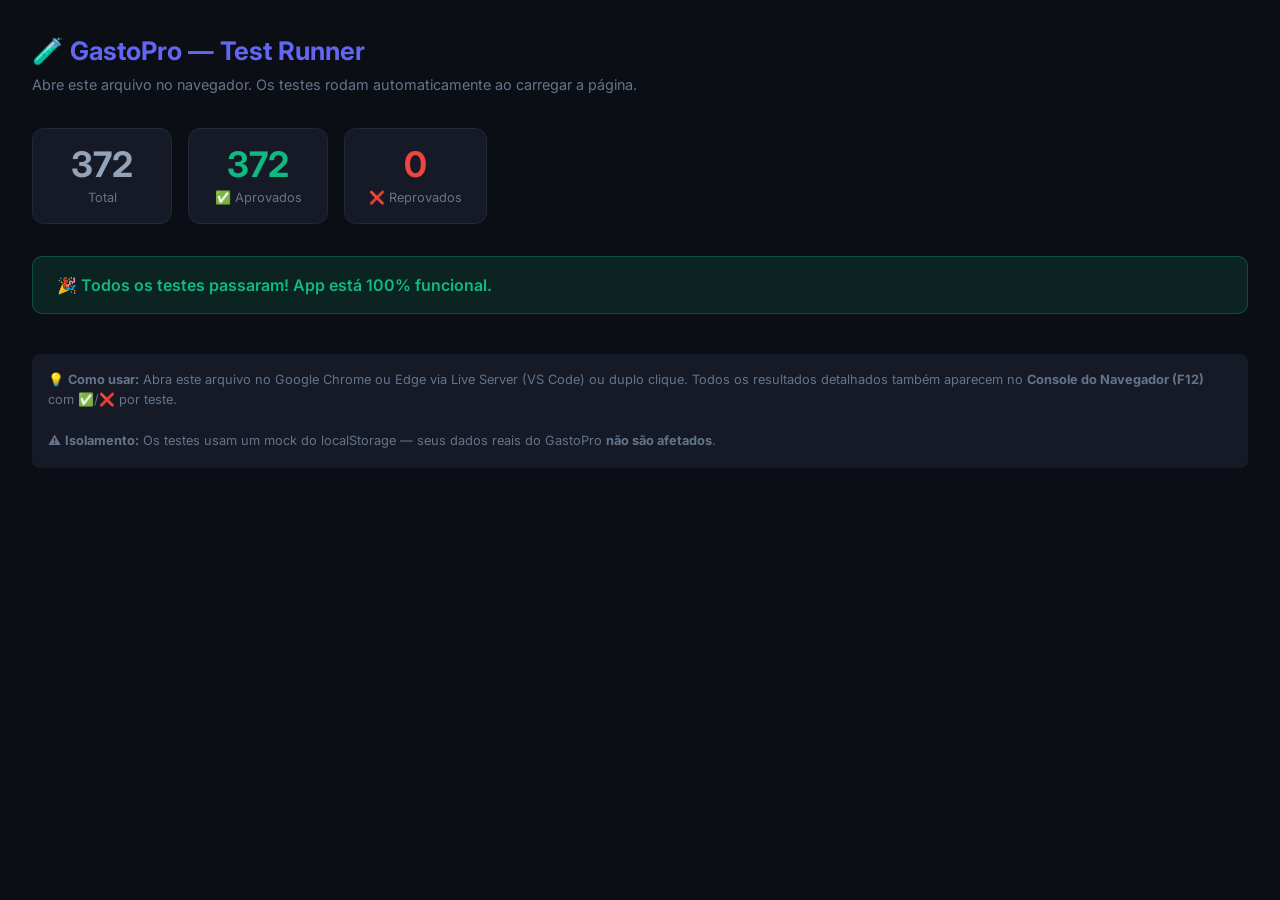
==== tests/test-runner.html @ 8bf237ed "Home no celular: saldo em destaque com aviso, grade de 4 blocos, cabeçalho sem sobreposição, barra i" ====
<!DOCTYPE html>
<html lang="pt-BR">
<head>
  <meta charset="UTF-8" />
  <meta name="viewport" content="width=device-width, initial-scale=1.0" />
  <title>GastoPro — Test Runner</title>
  <link rel="stylesheet" href="../css/style.css" />
  <link rel="preconnect" href="https://fonts.googleapis.com" />
  <link href="https://fonts.googleapis.com/css2?family=Inter:wght@400;600;700&display=swap" rel="stylesheet" />
  <style>
    /* -------------------------------------------------------
       Test Runner: página de execução da suite de testes.
       Abre este arquivo no navegador para rodar todos os testes.
       ------------------------------------------------------- */
    *, *::before, *::after { box-sizing: border-box; margin: 0; padding: 0; }

    body {
      font-family: 'Inter', sans-serif;
      background: #0b0e14;
      color: #e2e8f0;
      padding: 2rem;
      min-height: 100vh;
    }

    h1 {
      font-size: 1.6rem;
      font-weight: 700;
      color: #6366f1;
      margin-bottom: 0.25rem;
    }

    .subtitle {
      color: #64748b;
      font-size: 0.9rem;
      margin-bottom: 2rem;
    }

    /* Painel de resumo dos resultados */
    .summary-panel {
      display: flex;
      gap: 1rem;
      margin-bottom: 2rem;
      flex-wrap: wrap;
    }

    .summary-card {
      background: #151a26;
      border: 1px solid #1e293b;
      border-radius: 12px;
      padding: 1rem 1.5rem;
      min-width: 140px;
      text-align: center;
    }

    .summary-card .num {
      font-size: 2.2rem;
      font-weight: 700;
      line-height: 1.1;
    }

    .summary-card .lbl {
      font-size: 0.8rem;
      color: #64748b;
      margin-top: 0.25rem;
    }

    .num-total  { color: #94a3b8; }
    .num-pass   { color: #10b981; }
    .num-fail   { color: #ef4444; }

    /* Status banner */
    .status-banner {
      padding: 1rem 1.5rem;
      border-radius: 10px;
      font-weight: 600;
      font-size: 1rem;
      margin-bottom: 2rem;
      display: none;
    }

    .status-banner.all-pass {
      background: rgba(16, 185, 129, 0.12);
      border: 1px solid rgba(16, 185, 129, 0.3);
      color: #10b981;
    }

    .status-banner.has-fail {
      background: rgba(239, 68, 68, 0.12);
      border: 1px solid rgba(239, 68, 68, 0.3);
      color: #ef4444;
    }

    /* Seção de falhas */
    h2 { font-size: 1rem; font-weight: 600; color: #94a3b8; margin-bottom: 1rem; }

    #failList { display: flex; flex-direction: column; gap: 0.75rem; }

    .fail-card {
      background: rgba(239, 68, 68, 0.08);
      border: 1px solid rgba(239, 68, 68, 0.25);
      border-radius: 8px;
      padding: 0.875rem 1rem;
    }

    .fail-test  { font-weight: 600; color: #fca5a5; margin-bottom: 0.35rem; }
    .fail-error { font-family: monospace; font-size: 0.8rem; color: #94a3b8; }

    /* Rodapé de instruções */
    .footer-tip {
      margin-top: 2.5rem;
      padding: 1rem;
      background: #151a26;
      border-radius: 8px;
      font-size: 0.8rem;
      color: #64748b;
      line-height: 1.6;
    }

    .loading-msg { color: #64748b; font-style: italic; }
  </style>
</head>
<body>

  <h1>🧪 GastoPro — Test Runner</h1>
  <p class="subtitle">Abre este arquivo no navegador. Os testes rodam automaticamente ao carregar a página.</p>

  <!-- Resumo dos resultados (preenchido pelo JS) -->
  <div class="summary-panel">
    <div class="summary-card">
      <div class="num num-total" id="numTotal">—</div>
      <div class="lbl">Total</div>
    </div>
    <div class="summary-card">
      <div class="num num-pass" id="numPass">—</div>
      <div class="lbl">✅ Aprovados</div>
    </div>
    <div class="summary-card">
      <div class="num num-fail" id="numFail">—</div>
      <div class="lbl">❌ Reprovados</div>
    </div>
  </div>

  <!-- Banner de status geral -->
  <div class="status-banner" id="statusBanner"></div>

  <!-- Lista de falhas (se houver) -->
  <div id="failSection" style="display:none">
    <h2>🔍 Testes Reprovados:</h2>
    <div id="failList"></div>
  </div>

  <p class="loading-msg" id="loadingMsg">⏳ Executando testes... verifique o Console (F12) para detalhes completos.</p>

  <div class="footer-tip">
    💡 <strong>Como usar:</strong> Abra este arquivo no Google Chrome ou Edge via Live Server (VS Code) ou duplo clique.
    Todos os resultados detalhados também aparecem no <strong>Console do Navegador (F12)</strong> com ✅/❌ por teste.
    <br /><br />
    ⚠️ <strong>Isolamento:</strong> Os testes usam um mock do localStorage — seus dados reais do GastoPro <strong>não são afetados</strong>.
  </div>

  <!--
    ORDEM DE CARREGAMENTO OBRIGATÓRIA:
    1. supabase.js — Define o cliente e helpers de sincronização/validação
    2. onboarding.js — Conteúdo e navegação do tutorial
    3. data.js     — Define FinanceData (necessário para os testes)
    4. categories.js — Categorias compartilhadas
    5. app.js      — Define formatCurrency, escapeHtml, etc. (necessário para os testes)
    6. report.js   — Camada de dados do relatório financeiro
    7. importer.js — Parsing de importações
    8. gastopro.test.js — Suite de testes (usa as funções acima)
  -->
  <script src="../js/supabase.js"></script>
  <script src="../js/theme.js"></script>
  <script src="../js/onboarding.js"></script>
  <script src="../js/data.js"></script>
  <script src="../js/categories.js"></script>
  <script src="../js/app.js"></script>
  <script src="../js/a11y.js"></script>
  <script src="../js/report.js"></script>
  <script src="../js/importer.js"></script>
  <script src="gastopro.test.js"></script>

  <script src="test-runner.js"></script>

</body>
</html>
---- css/style.css ----
/* ================================================================
   GastoPro — Estilo Moderno com Sidebar & Transições Suaves
   SPA: Dashboard | Ganhos do Mês | Gastos do Mês
   ================================================================ */

:root {
  --bg-body: #0b0e14;
  --bg-sidebar: #111520;
  --bg-main: #0e121a;
  --bg-card: #151a26;
  --bg-card-hover: #1c2233;
  --bg-input: #1a2030;
  --border: #232a3d;
  --border-focus: #6366f1;

  --text-main: #f8fafc;
  --text-muted: #94a3b8;
  --text-dim: #8190a5;
  --mobile-nav-active-background: #242a46;
  --mobile-nav-active-text: #c7d2fe;
  --dashboard-mobile-gap: 0.65rem;
  --dashboard-badge-positive-text: #6ee7b7;
  --dashboard-badge-positive-bg: #064e3b;
  --dashboard-badge-warning-text: #fde68a;
  --dashboard-badge-warning-bg: #3a2a12;
  --dashboard-badge-critical-text: #fecaca;
  --dashboard-badge-critical-bg: #7f1d1d;

  --primary: #6366f1;
  --primary-hover: #4338ca;
  --primary-strong: #4f46e5;
  --primary-text: #818cf8;
  --primary-rgb: 99, 102, 241;
  --primary-bg: rgba(var(--primary-rgb), 0.12);

  --success: #10b981;
  --success-hover: #059669;
  --success-rgb: 16, 185, 129;
  --success-bg: rgba(var(--success-rgb), 0.12);

  --warning: #f59e0b;
  --warning-rgb: 245, 158, 11;
  --warning-bg: rgba(var(--warning-rgb), 0.12);

  --danger: #dc2626;
  --danger-text: #f87171;
  --danger-hover: #b91c1c;
  --danger-rgb: 239, 68, 68;
  --danger-bg: rgba(var(--danger-rgb), 0.12);

  --notification-critical-bg: #3b171c;
  --notification-critical-text: #fecaca;
  --notification-critical-accent: #fb7185;
  --notification-attention-bg: #3a2a12;
  --notification-attention-text: #fde68a;
  --notification-attention-accent: #fbbf24;
  --notification-info-bg: #142b45;
  --notification-info-text: #bfdbfe;
  --notification-info-accent: #60a5fa;

  --purple: #8b5cf6;
  --purple-rgb: 139, 92, 246;
  --purple-bg: rgba(var(--purple-rgb), 0.12);

  --radius-sm: 8px;
  --radius-md: 12px;
  --radius-lg: 16px;
  --shadow: 0 4px 20px -2px rgba(0, 0, 0, 0.45);
  --shadow-lg: 0 10px 30px rgba(0, 0, 0, 0.6);
}

/* Semantic color tokens: dark theme defaults. */
:root {
  /* Background colors */
  --theme-background-047857: #047857;
  --theme-background-059669: #059669;
  --theme-background-064e3b: #064e3b;
  --theme-background-065f46: #065f46;
  --theme-background-080b12: #080b12;
  --theme-background-0f766e: #0f766e;
  --theme-background-10b981: #10b981;
  --theme-background-111622: #111622;
  --theme-background-151a26: #151a26;
  --theme-background-172033: #172033;
  --theme-background-1e293b: #1e293b;
  --theme-background-34d399: #34d399;
  --theme-background-3730a3: #3730a3;
  --theme-background-3b82f6: #3b82f6;
  --theme-background-4338ca: #4338ca;
  --theme-background-4f46e5: #4f46e5;
  --theme-background-7f1d1d: #7f1d1d;
  --theme-background-881337: #881337;
  --theme-background-9a3412: #9a3412;
  --theme-background-a78bfa: #a78bfa;
  --theme-background-c2410c: #c2410c;
  --theme-background-eab308: #eab308;
  --theme-background-ef4444: #ef4444;
  --theme-background-f87171: #f87171;
  --theme-background-f97316: #f97316;
  --theme-background-facc15: #facc15;
  --theme-background-fb923c: #fb923c;
  --theme-background-fbbf24: #fbbf24;
  --theme-background-ffffff: #fff;
  --theme-background-transparent: transparent;
  /* Background translucent color channels */
  --theme-rgb-background-000000: 0, 0, 0;
  --theme-rgb-background-059669: 5, 150, 105;
  --theme-rgb-background-0e121a: 14, 18, 26;
  --theme-rgb-background-0f172a: 15, 23, 42;
  --theme-rgb-background-10b981: 16, 185, 129;
  --theme-rgb-background-151a26: 21, 26, 38;
  --theme-rgb-background-1a2030: 26, 32, 48;
  --theme-rgb-background-6366f1: 99, 102, 241;
  --theme-rgb-background-8b5cf6: 139, 92, 246;
  --theme-rgb-background-94a3b8: 148, 163, 184;
  --theme-rgb-background-eab308: 234, 179, 8;
  --theme-rgb-background-ef4444: 239, 68, 68;
  --theme-rgb-background-f59e0b: 245, 158, 11;
  --theme-rgb-background-fb923c: 251, 146, 60;
  --theme-rgb-background-ffffff: 255, 255, 255;
  /* Text colors */
  --theme-text-10b981: #10b981;
  --theme-text-34d399: #34d399;
  --theme-text-6ee7b7: #6ee7b7;
  --theme-text-94a3b8: #94a3b8;
  --theme-text-a78bfa: #a78bfa;
  --theme-text-a7f3d0: #a7f3d0;
  --theme-text-cbd5e1: #cbd5e1;
  --theme-text-fb923c: #fb923c;
  --theme-text-fca5a5: #fca5a5;
  --theme-text-ffffff: #fff;
  /* Text translucent color channels */
  --theme-rgb-text-ffffff: 255, 255, 255;
  /* Border colors */
  --theme-border-047857: #047857;
  --theme-border-065f46: #065f46;
  --theme-border-64748b: #64748b;
  --theme-border-transparent: transparent;
  /* Border translucent color channels */
  --theme-rgb-border-10b981: 16, 185, 129;
  --theme-rgb-border-232a3d: 35, 42, 61;
  --theme-rgb-border-6366f1: 99, 102, 241;
  --theme-rgb-border-94a3b8: 148, 163, 184;
  --theme-rgb-border-eab308: 234, 179, 8;
  --theme-rgb-border-ef4444: 239, 68, 68;
  --theme-rgb-border-f59e0b: 245, 158, 11;
  --theme-rgb-border-ffffff: 255, 255, 255;
  /* Shadow translucent color channels */
  --theme-rgb-shadow-000000: 0, 0, 0;
  --theme-rgb-shadow-10b981: 16, 185, 129;
  --theme-rgb-shadow-6366f1: 99, 102, 241;
  --theme-rgb-shadow-818cf8: 129, 140, 248;
  --theme-rgb-shadow-ef4444: 239, 68, 68;
  --theme-rgb-shadow-f97316: 249, 115, 22;
  /* Accent colors */
  --theme-accent-transparent: transparent;
}

[data-theme="light"] {
  color-scheme: light;
  --bg-body: #f8fafc;
  --bg-sidebar: #ffffff;
  --bg-main: #f1f5f9;
  --bg-card: #ffffff;
  --bg-card-hover: #f8fafc;
  --bg-input: #ffffff;
  --border: #cbd5e1;
  --border-focus: #4f46e5;
  --text-main: #1e293b;
  --text-muted: #475569;
  --text-dim: #5d6a7c;
  --mobile-nav-active-background: #eef2ff;
  --mobile-nav-active-text: #312e81;
  --dashboard-badge-positive-text: #047857;
  --dashboard-badge-positive-bg: #dcfce7;
  --dashboard-badge-warning-text: #854d0e;
  --dashboard-badge-warning-bg: #fef3c7;
  --dashboard-badge-critical-text: #9f1239;
  --dashboard-badge-critical-bg: #fff1f2;
  --primary: #4f46e5;
  --primary-hover: #3730a3;
  --primary-strong: #4338ca;
  --primary-text: #3730a3;
  --primary-rgb: 79, 70, 229;
  --primary-bg: rgba(var(--primary-rgb), 0.12);
  --success: #047857;
  --success-hover: #065f46;
  --success-rgb: 4, 120, 87;
  --success-bg: rgba(var(--success-rgb), 0.12);
  --warning: #92400e;
  --warning-rgb: 146, 64, 14;
  --warning-bg: rgba(var(--warning-rgb), 0.12);
  --danger: #b91c1c;
  --danger-text: #b91c1c;
  --danger-hover: #991b1b;
  --danger-rgb: 185, 28, 28;
  --danger-bg: rgba(var(--danger-rgb), 0.12);
  --notification-critical-bg: #fff1f2;
  --notification-critical-text: #9f1239;
  --notification-critical-accent: #be123c;
  --notification-attention-bg: #fffbeb;
  --notification-attention-text: #854d0e;
  --notification-attention-accent: #a16207;
  --notification-info-bg: #eff6ff;
  --notification-info-text: #1e40af;
  --notification-info-accent: #1d4ed8;
  --purple: #6d28d9;
  --purple-rgb: 109, 40, 217;
  --purple-bg: rgba(var(--purple-rgb), 0.12);
  --shadow: 0 4px 20px -2px rgba(15, 23, 42, 0.12);
  --shadow-lg: 0 10px 30px rgba(15, 23, 42, 0.18);
  /* Background colors */
  --theme-background-047857: #047857;
  --theme-background-059669: #047857;
  --theme-background-064e3b: #064e3b;
  --theme-background-065f46: #065f46;
  --theme-background-080b12: #e2e8f0;
  --theme-background-0f766e: #0f766e;
  --theme-background-10b981: #047857;
  --theme-background-111622: #e2e8f0;
  --theme-background-151a26: #ffffff;
  --theme-background-172033: #f8fafc;
  --theme-background-1e293b: #1e293b;
  --theme-background-34d399: #047857;
  --theme-background-3730a3: #3730a3;
  --theme-background-3b82f6: #1d4ed8;
  --theme-background-4338ca: #4338ca;
  --theme-background-4f46e5: #4f46e5;
  --theme-background-7f1d1d: #7f1d1d;
  --theme-background-881337: #881337;
  --theme-background-9a3412: #9a3412;
  --theme-background-a78bfa: #f3effe;
  --theme-background-c2410c: #c2410c;
  --theme-background-eab308: #fcf4dc;
  --theme-background-ef4444: #b91c1c;
  --theme-background-f87171: #991b1b;
  --theme-background-f97316: #c2410c;
  --theme-background-facc15: #fef8de;
  --theme-background-fb923c: #9a3412;
  --theme-background-fbbf24: #fef6e0;
  --theme-background-ffffff: #ffffff;
  --theme-background-transparent: transparent;
  /* Background translucent color channels */
  --theme-rgb-background-000000: 0, 0, 0;
  --theme-rgb-background-059669: 5, 150, 105;
  --theme-rgb-background-0e121a: 248, 250, 252;
  --theme-rgb-background-0f172a: 241, 245, 249;
  --theme-rgb-background-10b981: 16, 185, 129;
  --theme-rgb-background-151a26: 255, 255, 255;
  --theme-rgb-background-1a2030: 248, 250, 252;
  --theme-rgb-background-6366f1: 99, 102, 241;
  --theme-rgb-background-8b5cf6: 139, 92, 246;
  --theme-rgb-background-94a3b8: 148, 163, 184;
  --theme-rgb-background-eab308: 234, 179, 8;
  --theme-rgb-background-ef4444: 239, 68, 68;
  --theme-rgb-background-f59e0b: 245, 158, 11;
  --theme-rgb-background-fb923c: 251, 146, 60;
  --theme-rgb-background-ffffff: 0, 0, 0;
  /* Text colors */
  --theme-text-10b981: #0b825a;
  --theme-text-34d399: #1f7f5c;
  --theme-text-6ee7b7: #3c7f65;
  --theme-text-94a3b8: #687281;
  --theme-text-a78bfa: #7d68bc;
  --theme-text-a7f3d0: #537968;
  --theme-text-cbd5e1: #70757c;
  --theme-text-fb923c: #a35f27;
  --theme-text-fca5a5: #976363;
  --theme-text-ffffff: #ffffff;
  /* Text translucent color channels */
  --theme-rgb-text-ffffff: 255, 255, 255;
  /* Border colors */
  --theme-border-047857: #047857;
  --theme-border-065f46: #065f46;
  --theme-border-64748b: #cbd5e1;
  --theme-border-transparent: transparent;
  /* Border translucent color channels */
  --theme-rgb-border-10b981: 16, 185, 129;
  --theme-rgb-border-232a3d: 35, 42, 61;
  --theme-rgb-border-6366f1: 99, 102, 241;
  --theme-rgb-border-94a3b8: 148, 163, 184;
  --theme-rgb-border-eab308: 234, 179, 8;
  --theme-rgb-border-ef4444: 239, 68, 68;
  --theme-rgb-border-f59e0b: 245, 158, 11;
  --theme-rgb-border-ffffff: 148, 163, 184;
  /* Shadow translucent color channels */
  --theme-rgb-shadow-000000: 0, 0, 0;
  --theme-rgb-shadow-10b981: 16, 185, 129;
  --theme-rgb-shadow-6366f1: 99, 102, 241;
  --theme-rgb-shadow-818cf8: 129, 140, 248;
  --theme-rgb-shadow-ef4444: 239, 68, 68;
  --theme-rgb-shadow-f97316: 249, 115, 22;
  /* Accent colors */
  --theme-accent-transparent: transparent;
}

* {
  margin: 0;
  padding: 0;
  box-sizing: border-box;
  font-family: 'Inter', -apple-system, BlinkMacSystemFont, sans-serif;
}

html {
  -webkit-text-size-adjust: 100%;
}

body {
  background-color: var(--bg-body);
  color: var(--text-main);
  overflow-x: hidden;
  min-height: 100vh;
  min-height: 100dvh;
  line-height: 1.5;
  -webkit-font-smoothing: antialiased;
}

.skip-link {
  position: fixed;
  top: 1rem;
  left: 1rem;
  z-index: 1000;
  padding: 0.75rem 1rem;
  border-radius: var(--radius-sm);
  background: var(--primary-strong);
  color: var(--theme-text-ffffff);
  font-weight: 600;
  text-decoration: none;
  transform: translateY(calc(-100% - 1rem));
}

.skip-link:focus {
  transform: translateY(0);
}

/* ================================================================
   1. APP SHELL LAYOUT
   ================================================================ */
.app-shell {
  display: flex;
  min-height: 100vh;
  min-height: 100dvh;
  width: 100%;
}

/* SIDEBAR */
.sidebar {
  width: 270px;
  box-sizing: border-box;
  overflow-x: hidden;
  background-color: var(--bg-sidebar);
  border-right: 1px solid var(--border);
  display: flex;
  flex-direction: column;
  position: fixed;
  top: 0;
  bottom: 0;
  left: 0;
  padding: env(safe-area-inset-top) env(safe-area-inset-right) env(safe-area-inset-bottom) env(safe-area-inset-left);
  z-index: 100;
  transition: transform 0.3s cubic-bezier(0.16, 1, 0.3, 1);
}

.sidebar-top {
  display: flex;
  align-items: center;
  justify-content: space-between;
  gap: 0.75rem;
  padding: 1.5rem 1.4rem;
  border-bottom: 1px solid var(--border);
}

.brand {
  display: flex;
  align-items: center;
  gap: 0.85rem;
  min-width: 0;
}

.brand-logo-img {
  width: 48px;
  height: 48px;
  border-radius: 0;
  object-fit: contain;
  border: 0;
  box-shadow: none;
  background: transparent;
  padding: 0;
}

[data-theme="light"] .brand-logo-img {
  border-radius: var(--radius-md);
  background: #111827;
  padding: 0.2rem;
}

.brand-icon {
  width: 42px;
  height: 42px;
  background: linear-gradient(135deg, var(--primary), var(--purple));
  color: var(--theme-text-ffffff);
  border-radius: var(--radius-md);
  display: flex;
  align-items: center;
  justify-content: center;
  font-size: 1.25rem;
  box-shadow: 0 2px 12px rgba(var(--theme-rgb-shadow-6366f1), 0.35);
}

.brand-text h2 {
  font-size: 1.15rem;
  font-weight: 800;
  color: var(--theme-text-ffffff);
  letter-spacing: -0.3px;
}

.brand-text span {
  font-size: 0.75rem;
  color: var(--text-muted);
}

/* NAVEGAÇÃO */
.sidebar-nav {
  padding: 1.5rem 1rem;
  display: flex;
  flex-direction: column;
  gap: 1rem;
  flex: 1;
  min-height: 0;
  overflow-y: auto;
  overflow-x: hidden;
}

.sidebar-nav-groups {
  display: flex;
  flex-direction: column;
  gap: 1.15rem;
  min-width: 0;
}

.sidebar-group {
  display: flex;
  flex-direction: column;
  gap: 0.45rem;
  min-width: 0;
}

.sidebar-group-title {
  padding: 0 0.55rem;
  color: var(--text-muted);
  font-size: 0.68rem;
  font-weight: 700;
  letter-spacing: 0.08em;
  line-height: 1.2;
  text-transform: uppercase;
}

.sidebar-footer {
  display: flex;
  flex-direction: column;
  gap: 0.45rem;
  margin-top: auto;
  padding-top: 0.85rem;
  border-top: 1px solid var(--border);
}

.nav-item {
  display: flex;
  align-items: center;
  justify-content: flex-start;
  gap: 0.9rem;
  padding: 0.85rem 1rem;
  border-radius: var(--radius-md);
  background: var(--theme-background-transparent);
  border: 1px solid var(--theme-border-transparent);
  color: var(--text-muted);
  font-size: 0.92rem;
  font-weight: 600;
  cursor: pointer;
  width: 100%;
  min-width: 0;
  box-sizing: border-box;
  text-align: left;
  transition: all 0.25s ease;
  position: relative;
}

#navAdmin[hidden] {
  display: none;
}

.nav-item i {
  font-size: 1.15rem;
  width: 22px;
  flex: 0 0 22px;
  text-align: center;
  transition: transform 0.2s;
}

.nav-item:hover {
  background: var(--bg-card);
  color: var(--text-main);
}
.nav-item:hover i {
  transform: translateX(2px);
}

.nav-item.active {
  background: linear-gradient(135deg, rgba(var(--theme-rgb-background-6366f1), 0.18), rgba(var(--theme-rgb-background-8b5cf6), 0.12));
  color: var(--theme-text-ffffff);
  border-color: rgba(var(--theme-rgb-border-6366f1), 0.3);
}
.nav-item.active i {
  color: var(--primary);
}

.nav-badge {
  margin-left: auto;
  font-size: 0.75rem;
  font-weight: 700;
  padding: 0.15rem 0.5rem;
  border-radius: 10px;
  background: rgba(var(--theme-rgb-background-ffffff), 0.05);
}

.nav-badge[hidden] {
  display: none;
}

/* ================================================================
   2. MAIN CONTENT & TOPBAR
   ================================================================ */
.main-content {
  margin-left: 270px;
  flex: 1;
  min-width: 0;
  min-height: 100vh;
  min-height: 100dvh;
  width: 0;
  padding-left: env(safe-area-inset-left);
  padding-right: env(safe-area-inset-right);
  background-color: var(--bg-main);
  display: flex;
  flex-direction: column;
}

.topbar {
  background: var(--bg-card);
  border-bottom: 1px solid var(--border);
  padding: calc(0.9rem + env(safe-area-inset-top)) 2rem 0.9rem;
  display: flex;
  align-items: center;
  justify-content: space-between;
  gap: 1rem;
  position: sticky;
  top: 0;
  z-index: 50;
  backdrop-filter: blur(10px);
}

.topbar-right {
  display: flex;
  align-items: center;
  gap: 0.75rem;
}

.notifications-trigger {
  position: relative;
  display: inline-flex;
  align-items: center;
  justify-content: center;
  flex: 0 0 44px;
  width: 44px;
  height: 44px;
  border: 1px solid var(--border);
  border-radius: var(--radius-sm);
  background: var(--bg-input);
  color: var(--text-main);
  font-size: 1.05rem;
  cursor: pointer;
  touch-action: manipulation;
}

.notifications-trigger:hover,
.notifications-trigger[aria-expanded="true"] {
  border-color: var(--primary);
  color: var(--primary-text);
  background: var(--bg-card-hover);
}

.notifications-trigger:focus-visible,
.notifications-close:focus-visible,
.notification-text-action:focus-visible,
.notification-action:focus-visible,
.notification-setting input:focus-visible + span {
  outline: 2px solid var(--primary);
  outline-offset: 2px;
}

.notifications-unread-count {
  position: absolute;
  top: -0.3rem;
  right: -0.3rem;
  min-width: 1.2rem;
  height: 1.2rem;
  padding: 0 0.25rem;
  border-radius: 999px;
  background: var(--danger);
  color: var(--theme-text-ffffff);
  font-size: 0.7rem;
  font-weight: 800;
  line-height: 1.2rem;
  text-align: center;
}

.notifications-unread-count[hidden] {
  display: none;
}

.notifications-trigger[data-priority="critical"] i { color: var(--notification-critical-accent); }
.notifications-trigger[data-priority="attention"] i { color: var(--notification-attention-accent); }
.notifications-trigger[data-priority="info"] i { color: var(--notification-info-accent); }
.notifications-unread-count[data-priority="critical"] {
  border: 1px solid var(--notification-critical-accent);
  background: var(--notification-critical-bg);
  color: var(--notification-critical-text);
}
.notifications-unread-count[data-priority="attention"] {
  border: 1px solid var(--notification-attention-accent);
  background: var(--notification-attention-bg);
  color: var(--notification-attention-text);
}
.notifications-unread-count[data-priority="info"] {
  border: 1px solid var(--notification-info-accent);
  background: var(--notification-info-bg);
  color: var(--notification-info-text);
}

.notifications-panel {
  position: fixed;
  z-index: 360;
  top: calc(env(safe-area-inset-top) + 4.5rem);
  right: max(0.75rem, env(safe-area-inset-right));
  display: flex;
  flex-direction: column;
  width: min(390px, calc(100vw - 1.5rem));
  max-height: min(76dvh, 680px);
  overflow: hidden;
  border: 1px solid var(--border);
  border-radius: var(--radius-lg);
  background: var(--bg-card);
  color: var(--text-main);
  box-shadow: var(--shadow-lg);
}

.notifications-panel[hidden] {
  display: none;
}

.notifications-panel-header {
  display: flex;
  align-items: flex-start;
  justify-content: space-between;
  gap: 0.75rem;
  padding: 1rem 1rem 0.65rem;
  border-bottom: 1px solid var(--border);
}

.notifications-panel-header h2 {
  font-size: 1.05rem;
}

.notifications-panel-header p {
  margin-top: 0.2rem;
  color: var(--text-muted);
  font-size: 0.78rem;
}

.notifications-close {
  flex: 0 0 44px;
  width: 44px;
  height: 44px;
}

.notifications-panel-actions {
  display: flex;
  justify-content: flex-end;
  padding: 0.5rem 1rem 0;
}

.notification-text-action,
.notification-action {
  border: 0;
  background: transparent;
  color: var(--primary-text);
  font: inherit;
  font-size: 0.78rem;
  text-decoration: underline;
  cursor: pointer;
  touch-action: manipulation;
}

.notifications-list {
  display: grid;
  gap: 0.55rem;
  min-height: 4rem;
  padding: 0.75rem 1rem;
  overflow-y: auto;
  overscroll-behavior: contain;
}

.notification-item {
  display: flex;
  align-items: flex-start;
  justify-content: space-between;
  gap: 0.6rem;
  padding: 0.75rem;
  border: 1px solid var(--border);
  border-radius: var(--radius-md);
  background: var(--bg-input);
}

.notification-item[data-priority="critical"] {
  border-color: var(--notification-critical-accent);
  background: var(--notification-critical-bg);
  color: var(--notification-critical-text);
}
.notification-item[data-priority="attention"] {
  border-color: var(--notification-attention-accent);
  background: var(--notification-attention-bg);
  color: var(--notification-attention-text);
}
.notification-item[data-priority="info"] {
  border-color: var(--notification-info-accent);
  background: var(--notification-info-bg);
  color: var(--notification-info-text);
}

.notification-item[data-priority] .notification-priority,
.notification-item[data-priority] h3,
.notification-item[data-priority] p,
.notification-item[data-priority] .notification-action {
  color: inherit;
}

.notification-priority {
  display: inline-flex;
  align-items: center;
  gap: 0.35rem;
  margin-bottom: 0.35rem;
  font-size: 0.72rem;
  font-weight: 800;
}

.notification-priority i { color: currentColor; }

.notification-item.is-unread {
  border-left: 3px solid var(--primary);
}

.notification-item.is-unread[data-priority="critical"] { border-left-color: var(--notification-critical-accent); }
.notification-item.is-unread[data-priority="attention"] { border-left-color: var(--notification-attention-accent); }
.notification-item.is-unread[data-priority="info"] { border-left-color: var(--notification-info-accent); }

.notification-item h3 {
  margin-bottom: 0.25rem;
  font-size: 0.87rem;
}

.notification-item p,
.notifications-empty {
  color: var(--text-muted);
  font-size: 0.8rem;
  line-height: 1.45;
}

.notification-item-actions {
  display: flex;
  flex: 0 0 auto;
  flex-direction: column;
  align-items: flex-end;
  gap: 0.35rem;
}

.notification-item-navigation {
  flex: 1;
  min-width: 0;
  padding: 0;
  border: 0;
  background: transparent;
  color: inherit;
  font: inherit;
  text-align: left;
  cursor: pointer;
}

.notification-item-navigation:focus-visible {
  outline: 2px solid currentColor;
  outline-offset: 3px;
}

.notification-action {
  min-height: 44px;
  padding: 0.2rem;
}

.notifications-settings {
  flex: 0 0 auto;
  border-top: 1px solid var(--border);
}

.notifications-settings summary {
  padding: 0.8rem 1rem;
  color: var(--text-main);
  font-size: 0.82rem;
  font-weight: 700;
  cursor: pointer;
}

#notificationSettingsList {
  display: grid;
  gap: 0.55rem;
  padding: 0 1rem 1rem;
}

.notification-setting {
  display: flex;
  align-items: center;
  gap: 0.6rem;
  color: var(--text-muted);
  font-size: 0.8rem;
}

.notification-setting input {
  width: 18px;
  height: 18px;
  accent-color: var(--primary);
}

.theme-toggle-btn {
  width: 44px;
  min-width: 44px;
  height: 44px;
  min-height: 44px;
  padding: 0;
  border: 1px solid var(--border);
  border-radius: var(--radius-sm);
  background: var(--bg-input);
  color: var(--text-muted);
  font-size: 1rem;
}

.theme-toggle-btn:hover {
  background: var(--bg-card-hover);
  color: var(--primary-text);
  border-color: var(--primary-text);
}

.theme-toggle-label {
  display: none;
}

.drawer-action-btn.refreshing {
  opacity: 0.7;
  pointer-events: none;
}

/* Animação de rotação contínua ao atualizar */
@keyframes spin-refresh {
  0% {
    transform: rotate(0deg);
  }
  100% {
    transform: rotate(360deg);
  }
}

.spinning {
  display: inline-block;
  animation: spin-refresh 0.75s cubic-bezier(0.4, 0, 0.2, 1) infinite;
  color: var(--primary) !important;
}

.user-avatar-btn {
  background: var(--theme-background-transparent);
  border: none;
  cursor: pointer;
  padding: 0;
  flex: 0 0 auto;
  aspect-ratio: 1;
  display: flex;
  align-items: center;
  justify-content: center;
}

.user-avatar-sm {
  width: 38px;
  height: 38px;
  border-radius: 50%;
  background: linear-gradient(135deg, var(--primary), var(--theme-background-3b82f6));
  color: var(--theme-text-ffffff);
  font-weight: 700;
  font-size: 0.85rem;
  display: flex;
  align-items: center;
  justify-content: center;
  box-shadow: 0 2px 8px rgba(var(--theme-rgb-shadow-6366f1), 0.3);
  border: 2px solid rgba(var(--theme-rgb-border-ffffff), 0.1);
  transition: transform 0.2s, box-shadow 0.2s, border-color 0.2s;
}

.user-avatar-btn:hover .user-avatar-sm {
  transform: scale(1.06);
  border-color: var(--primary);
  box-shadow: 0 4px 14px rgba(var(--theme-rgb-shadow-6366f1), 0.5);
}

/* ================================================================
   DRAWER LATERAL DO USUÁRIO (DIREITA)
   ================================================================ */
.profile-drawer-overlay {
  position: fixed;
  top: 0;
  left: 0;
  right: 0;
  bottom: 0;
  background: rgba(var(--theme-rgb-background-000000), 0.65);
  backdrop-filter: blur(4px);
  z-index: 240;
  opacity: 0;
  visibility: hidden;
  pointer-events: none;
  transition: all 0.25s ease;
}

.profile-drawer-overlay.active {
  opacity: 1;
  visibility: visible;
  pointer-events: auto;
}

.profile-drawer {
  position: fixed;
  top: 0;
  right: 0;
  bottom: 0;
  width: 350px;
  max-width: 90vw;
  background: var(--bg-card);
  border-left: 1px solid var(--border);
  box-shadow: -8px 0 30px rgba(var(--theme-rgb-shadow-000000), 0.7);
  z-index: 250;
  display: flex;
  flex-direction: column;
  transform: translateX(100%);
  transition: transform 0.3s cubic-bezier(0.16, 1, 0.3, 1);
}

.profile-drawer[aria-hidden="true"] {
  box-shadow: none;
}

.profile-drawer.open {
  transform: translateX(0);
}

.drawer-header {
  padding: 1.25rem 1.4rem;
  border-bottom: 1px solid var(--border);
  display: flex;
  justify-content: space-between;
  align-items: center;
}

.drawer-header h3 {
  font-size: 1.1rem;
  font-weight: 700;
  color: var(--theme-text-ffffff);
}

.drawer-close-btn {
  background: var(--theme-background-transparent);
  border: none;
  color: var(--text-muted);
  font-size: 1.5rem;
  cursor: pointer;
  width: 32px;
  height: 32px;
  display: flex;
  align-items: center;
  justify-content: center;
  border-radius: var(--radius-sm);
  transition: all 0.2s;
}
.drawer-close-btn:hover {
  background: var(--bg-input);
  color: var(--theme-text-ffffff);
}

.drawer-body {
  padding: 1.4rem;
  display: flex;
  flex-direction: column;
  gap: 1.4rem;
  overflow-y: auto;
}

.drawer-user-card {
  display: flex;
  align-items: center;
  min-width: 0;
  gap: 1rem;
  background: var(--bg-input);
  border: 1px solid rgba(var(--theme-rgb-border-ffffff), 0.04);
  padding: 1rem 1.1rem;
  border-radius: var(--radius-md);
}

.drawer-user-avatar {
  width: 52px;
  height: 52px;
  flex: 0 0 52px;
  border-radius: 50%;
  background: linear-gradient(135deg, var(--primary), var(--theme-background-3b82f6));
  color: var(--theme-text-ffffff);
  font-weight: 800;
  font-size: 1.15rem;
  display: flex;
  align-items: center;
  justify-content: center;
  box-shadow: 0 4px 12px rgba(var(--theme-rgb-shadow-6366f1), 0.3);
  overflow: hidden;
  border: 2px solid rgba(var(--theme-rgb-border-ffffff), 0.1);
}

.drawer-avatar-wrapper {
  position: relative;
  cursor: pointer;
  flex-shrink: 0;
}

.avatar-camera-badge {
  position: absolute;
  bottom: -2px;
  right: -2px;
  width: 22px;
  height: 22px;
  border-radius: 50%;
  background: var(--primary);
  color: var(--theme-text-ffffff);
  font-size: 0.75rem;
  display: flex;
  align-items: center;
  justify-content: center;
  border: 2px solid var(--bg-card);
  box-shadow: 0 2px 6px rgba(var(--theme-rgb-shadow-000000), 0.5);
  transition: transform 0.2s, background 0.2s;
}

.drawer-avatar-wrapper:hover .avatar-camera-badge {
  transform: scale(1.15);
  background: var(--primary-hover);
}

.user-avatar-sm img,
.drawer-user-avatar img {
  width: 100%;
  height: 100%;
  border-radius: 50%;
  object-fit: cover;
}

.profile-name-edit-row {
  display: flex;
  align-items: center;
  gap: 0.45rem;
  width: 100%;
  min-width: 0;
  margin-bottom: 0.2rem;
}

.drawer-user-info {
  flex: 1 1 auto;
  min-width: 0;
}

.profile-name-input {
  background: rgba(var(--theme-rgb-background-ffffff), 0.04) !important;
  border: 1px solid var(--border) !important;
  color: var(--theme-text-ffffff) !important;
  font-size: 0.95rem !important;
  font-weight: 700 !important;
  padding: 0.35rem 0.65rem !important;
  border-radius: var(--radius-sm) !important;
  width: auto !important;
  min-width: 0 !important;
  flex: 1 1 0;
  transition: border-color 0.2s, background 0.2s;
}

.profile-name-input:focus {
  background: var(--bg-card) !important;
  border-color: var(--primary) !important;
}

.btn-save-name {
  background: var(--primary);
  color: var(--theme-text-ffffff);
  border: none;
  width: 28px;
  height: 28px;
  border-radius: var(--radius-sm);
  display: flex;
  align-items: center;
  justify-content: center;
  cursor: pointer;
  font-size: 0.8rem;
  transition: filter 0.2s;
  padding: 0;
  flex-shrink: 0;
}
.btn-save-name:hover {
  filter: brightness(1.2);
}

.badge-tag {
  display: inline-block;
  font-size: 0.75rem;
  color: var(--primary);
  font-weight: 600;
  margin-bottom: 0.3rem;
}

.drawer-storage-status {
  font-size: 0.75rem;
  color: var(--text-dim);
  display: flex;
  align-items: center;
  gap: 0.35rem;
}

.drawer-section {
  display: flex;
  flex-direction: column;
  gap: 0.65rem;
}

.drawer-section-title {
  font-size: 0.78rem;
  font-weight: 700;
  text-transform: uppercase;
  letter-spacing: 0.5px;
  color: var(--text-muted);
  margin-bottom: 0.2rem;
}

.drawer-action-btn {
  display: flex;
  align-items: center;
  gap: 0.9rem;
  background: var(--bg-input);
  border: 1px solid var(--border);
  padding: 0.85rem 1rem;
  border-radius: var(--radius-md);
  color: var(--text-main);
  text-align: left;
  cursor: pointer;
  transition: all 0.2s;
  width: 100%;
  min-width: 0;
}

.drawer-action-btn:hover {
  background: var(--bg-card-hover);
  border-color: rgba(var(--theme-rgb-border-6366f1), 0.3);
  transform: translateY(-1px);
}

.drawer-action-btn,
[data-goto],
[data-action],
.kpi-card {
  cursor: pointer;
  touch-action: manipulation;
  -webkit-tap-highlight-color: var(--theme-accent-transparent);
}

.report-modal-content {
  max-width: min(520px, calc(100% - 2rem));
}

.report-modal-description {
  color: var(--text-muted);
  margin: -0.5rem 0 1.2rem;
}

.report-modal-content .form-group {
  margin-bottom: 1rem;
}

.report-details-option {
  display: flex;
  align-items: center;
  gap: 0.6rem;
  margin: 0.5rem 0 1rem;
  color: var(--text-muted);
}

.report-details-option input {
  accent-color: var(--primary);
}

.report-error {
  color: var(--danger-text);
  margin: 0.5rem 0;
}

.btn-danger-action:hover {
  border-color: rgba(var(--theme-rgb-border-ef4444), 0.4);
}

.action-icon {
  width: 36px;
  min-width: 36px;
  height: 36px;
  border-radius: var(--radius-sm);
  display: flex;
  align-items: center;
  justify-content: center;
  font-size: 1rem;
  flex-shrink: 0;
}

.bg-primary-soft { background: var(--primary-bg); }
.bg-danger-soft { background: var(--danger-bg); }

.action-text {
  display: flex;
  flex-direction: column;
  flex: 1 1 0;
  width: 0;
  min-width: 0;
  overflow-wrap: anywhere;
}
.action-text strong,
.action-text span {
  display: block;
  width: 100%;
  min-width: 0;
  max-width: 100%;
  white-space: normal;
  overflow-wrap: anywhere;
}

.action-text strong {
  font-size: 0.88rem;
  color: var(--theme-text-ffffff);
}
.action-text span {
  font-size: 0.75rem;
  color: var(--text-dim);
}

.user-data-description {
  margin: 0 0 0.75rem;
  color: var(--text-muted);
  font-size: 0.78rem;
  line-height: 1.5;
}

.user-data-delete-action .action-text strong {
  color: var(--danger);
}

.irreversible-actions-hint {
  margin: 0.25rem 0 0;
  color: var(--text-muted);
  font-size: 0.78rem;
  line-height: 1.45;
  overflow-wrap: anywhere;
}

.drawer-inline-link {
  display: inline;
  min-height: 44px;
  padding: 0;
  border: 0;
  background: transparent;
  color: var(--primary-text);
  font: inherit;
  text-decoration: underline;
  cursor: pointer;
}

.irreversible-actions {
  border-top: 1px solid var(--border);
  padding-top: 1rem;
}

.irreversible-actions-summary {
  display: flex;
  align-items: center;
  gap: 0.9rem;
  min-height: 44px;
  list-style: none;
  cursor: pointer;
}

.irreversible-actions-summary::-webkit-details-marker {
  display: none;
}

.irreversible-actions:not([open]) > .irreversible-action {
  display: none;
}

.irreversible-actions[open] > .irreversible-action {
  display: flex;
}

.irreversible-actions-summary > i {
  flex: 0 0 36px;
  color: var(--warning);
  text-align: center;
}

.irreversible-action {
  display: flex;
  flex-direction: column;
  align-items: flex-start;
  gap: 0.65rem;
  min-width: 0;
  padding-top: 0.75rem;
}

.irreversible-action p {
  margin: 0;
  color: var(--text-muted);
  font-size: 0.82rem;
  line-height: 1.45;
  overflow-wrap: anywhere;
}

.irreversible-action-button {
  display: flex;
  align-items: center;
  justify-content: center;
  gap: 0.5rem;
  width: 100%;
  min-height: 44px;
  padding: 0.65rem 0.85rem;
  border: 1px solid var(--danger);
  border-radius: var(--radius-sm);
  background: transparent;
  color: var(--danger-text);
  font: inherit;
  font-weight: 600;
  cursor: pointer;
}

.irreversible-action-button:hover {
  background: var(--danger-bg);
}

#deleteAccountAction[hidden] {
  display: none;
}

.drawer-tip {
  display: flex;
  gap: 0.7rem;
  background: rgba(var(--theme-rgb-background-10b981), 0.08);
  border: 1px solid rgba(var(--theme-rgb-border-10b981), 0.2);
  padding: 0.85rem 1rem;
  border-radius: var(--radius-md);
  font-size: 0.78rem;
  color: var(--text-muted);
  line-height: 1.4;
}
.drawer-tip i {
  font-size: 1rem;
  margin-top: 2px;
}

.topbar-left {
  display: flex;
  align-items: center;
  gap: 1rem;
}

.menu-toggle-btn {
  display: none;
  background: var(--theme-background-transparent);
  border: none;
  color: var(--text-main);
  font-size: 1.2rem;
  cursor: pointer;
}

.view-title {
  font-size: 1.2rem;
  font-weight: 700;
  color: var(--theme-text-ffffff);
  letter-spacing: -0.3px;
}

/* Seletor de Mês */
.month-selector-bar {
  display: flex;
  align-items: center;
  gap: 0.5rem;
  background: var(--bg-input);
  padding: 0.35rem 0.6rem;
  border-radius: var(--radius-md);
  border: 1px solid var(--border);
  position: relative;
}

.current-month-display {
  display: flex;
  align-items: center;
  gap: 0.6rem;
  padding: 0.35rem 0.75rem;
  font-weight: 600;
  font-size: 0.95rem;
  color: var(--text-main);
  background: var(--theme-background-transparent);
  border: none;
  cursor: pointer;
  border-radius: var(--radius-sm);
  transition: all 0.2s;
}

.current-month-display:hover {
  background: var(--bg-card);
  color: var(--theme-text-ffffff);
}

.current-month-display .caret-icon {
  font-size: 0.75rem;
  color: var(--text-dim);
  transition: transform 0.25s ease;
}

.current-month-display.active .caret-icon {
  transform: rotate(180deg);
  color: var(--primary);
}

/* POPOVER CALENDÁRIO DE MESES */
.month-picker-popover {
  position: absolute;
  top: calc(100% + 10px);
  left: 50%;
  transform: translateX(-50%) translateY(10px);
  width: 270px;
  background: var(--bg-card);
  border: 1px solid var(--border);
  border-radius: var(--radius-md);
  box-shadow: 0 10px 30px rgba(var(--theme-rgb-shadow-000000), 0.6);
  padding: 1rem;
  z-index: 120;
  opacity: 0;
  visibility: hidden;
  transition: all 0.25s cubic-bezier(0.16, 1, 0.3, 1);
}

.month-picker-popover.open {
  opacity: 1;
  visibility: visible;
  transform: translateX(-50%) translateY(0);
}

.picker-year-nav {
  display: flex;
  justify-content: space-between;
  align-items: center;
  margin-bottom: 0.85rem;
  padding-bottom: 0.6rem;
  border-bottom: 1px solid var(--border);
}

.picker-year-nav strong {
  font-size: 1.05rem;
  color: var(--theme-text-ffffff);
}

.picker-months-grid {
  display: grid;
  grid-template-columns: repeat(3, minmax(0, 1fr));
  gap: 0.45rem;
}

.picker-month-btn {
  background: var(--bg-input);
  border: 1px solid rgba(var(--theme-rgb-border-ffffff), 0.04);
  color: var(--text-muted);
  padding: 0.6rem 0.2rem;
  border-radius: var(--radius-sm);
  font-size: 0.82rem;
  font-weight: 600;
  cursor: pointer;
  text-align: center;
  transition: all 0.2s;
}

.picker-month-btn:hover {
  background: var(--bg-card-hover);
  color: var(--theme-text-ffffff);
  border-color: rgba(var(--theme-rgb-border-6366f1), 0.3);
}

.picker-month-btn.selected {
  background: var(--primary);
  color: var(--theme-text-ffffff);
  border-color: var(--primary);
  box-shadow: 0 2px 10px rgba(var(--theme-rgb-shadow-6366f1), 0.4);
}

.picker-month-btn.has-data {
  position: relative;
}
.picker-month-btn.has-data::after {
  content: '';
  position: absolute;
  bottom: 4px;
  left: 50%;
  transform: translateX(-50%);
  width: 4px;
  height: 4px;
  background: var(--success);
  border-radius: 50%;
}
.picker-month-btn.selected.has-data::after {
  background: var(--theme-background-ffffff);
}

.btn-icon {
  background: var(--theme-background-transparent);
  border: none;
  color: var(--text-muted);
  width: 32px;
  height: 32px;
  border-radius: var(--radius-sm);
  display: flex;
  align-items: center;
  justify-content: center;
  cursor: pointer;
  transition: all 0.2s;
}
.btn-icon:hover {
  background: var(--bg-card);
  color: var(--theme-text-ffffff);
}

.topbar-summary {
  display: flex;
  align-items: flex-start;
  background: rgba(var(--theme-rgb-background-ffffff), 0.03);
  padding: 0.4rem 0.85rem;
  border-radius: var(--radius-md);
  border: 1px solid var(--border);
}
.topbar-balance-content {
  display: grid;
  gap: 0.15rem;
  min-width: 0;
}
.topbar-balance-line {
  display: flex;
  align-items: baseline;
  gap: 0.4rem;
  white-space: nowrap;
}
.topbar-label { font-size: 0.82rem; color: var(--text-muted); }
.topbar-value { font-size: 1rem; font-weight: 800; color: var(--theme-text-ffffff); }
.topbar-month-result {
  display: flex;
  align-items: baseline;
  gap: 0.3rem;
  color: var(--text-muted);
  font-size: 0.72rem;
  white-space: nowrap;
}
.topbar-month-result strong {
  color: var(--text-main);
  font-size: inherit;
  font-weight: 600;
}
.topbar-empty-message {
  max-width: 12rem;
  color: var(--text-muted);
  font-size: 0.72rem;
  white-space: normal;
}
.topbar-balance-date-note {
  font-size: 0.68rem;
  line-height: 1.2;
}
.topbar-balance-date-note[hidden] {
  display: none;
}

html {
  scroll-behavior: smooth;
}

.views-wrapper {
  padding: 1.8rem 2rem 3rem 2rem;
  max-width: 1250px;
  width: 100%;
  min-width: 0;
  margin: 0 auto;
}

.view-section {
  display: none;
}

.view-section.active {
  display: flex;
  flex-direction: column;
  min-width: 0;
  gap: 1.6rem;
  animation: viewFadeInSmooth 0.36s cubic-bezier(0.16, 1, 0.3, 1) forwards;
}

@keyframes viewFadeInSmooth {
  0% {
    opacity: 0;
    transform: translateY(14px) scale(0.995);
  }
  100% {
    opacity: 1;
    transform: translateY(0) scale(1);
  }
}

/* ================================================================
   4. CARDS DE HEADER DE SEÇÃO (Ganhos & Gastos)
   ================================================================ */
.view-header-card {
  border-radius: var(--radius-lg);
  padding: 1.5rem 1.8rem;
  display: flex;
  align-items: center;
  justify-content: space-between;
  gap: 1rem;
  box-shadow: var(--shadow);
}

.bg-green-gradient {
  background: linear-gradient(135deg, var(--theme-background-064e3b), var(--theme-background-0f766e));
  border: 1px solid rgba(var(--theme-rgb-border-10b981), 0.3);
}

.bg-red-gradient {
  background: linear-gradient(135deg, var(--theme-background-7f1d1d), var(--theme-background-881337));
  border: 1px solid rgba(var(--theme-rgb-border-ef4444), 0.3);
}

.view-header-info {
  display: flex;
  align-items: center;
  gap: 1.2rem;
}

.view-icon-badge {
  width: 52px;
  height: 52px;
  background: rgba(var(--theme-rgb-background-ffffff), 0.15);
  border-radius: var(--radius-md);
  display: flex;
  align-items: center;
  justify-content: center;
  font-size: 1.6rem;
  color: var(--theme-text-ffffff);
}

.view-header-info h2 {
  font-size: 1.4rem;
  font-weight: 800;
  color: var(--theme-text-ffffff);
  letter-spacing: -0.4px;
}

.view-header-info p {
  font-size: 0.88rem;
  color: rgba(var(--theme-rgb-text-ffffff), 0.8);
}

.badge-month-label {
  background: rgba(var(--theme-rgb-background-ffffff), 0.2);
  padding: 0.15rem 0.5rem;
  border-radius: 6px;
  font-weight: 600;
}

.view-header-total {
  text-align: right;
}
.total-caption {
  font-size: 0.82rem;
  color: rgba(var(--theme-rgb-text-ffffff), 0.75);
  display: block;
}
.total-big {
  font-size: 2rem;
  font-weight: 800;
  letter-spacing: -0.5px;
}

/* ================================================================
   5. KPIS & DIAGNÓSTICO (DASHBOARD)
   ================================================================ */
.kpi-grid {
  display: grid;
  grid-template-columns: repeat(auto-fit, minmax(min(100%, 240px), 1fr));
  gap: 1rem;
}

.kpi-card {
  background: var(--bg-card);
  border: 1px solid var(--border);
  border-radius: var(--radius-lg);
  padding: 1.25rem 1.4rem;
  display: flex;
  flex-direction: column;
  gap: 0.5rem;
  box-shadow: var(--shadow);
  cursor: pointer;
  transition: transform 0.2s, border-color 0.2s;
}
.kpi-card:hover {
  transform: translateY(-2px);
  border-color: rgba(var(--theme-rgb-border-6366f1), 0.5);
}

.kpi-header {
  display: flex;
  justify-content: space-between;
  align-items: center;
}

.kpi-title {
  font-size: 0.82rem;
  font-weight: 600;
  text-transform: uppercase;
  letter-spacing: 0.5px;
  color: var(--text-muted);
  display: flex;
  align-items: center;
  gap: 0.4rem;
}

.kpi-value {
  font-size: 1.75rem;
  font-weight: 800;
  letter-spacing: -0.5px;
}

.result-card,
.kpi-title-mobile {
  display: none;
}

.kpi-caption {
  font-size: 0.78rem;
  color: var(--text-dim);
}

.text-success { color: var(--success); }
.text-warning { color: var(--warning); }
.text-danger { color: var(--danger); }
.text-white { color: var(--theme-text-ffffff); }

.badge {
  font-size: 0.75rem;
  padding: 0.25rem 0.55rem;
  border-radius: 20px;
  font-weight: 700;
}
.badge-success { background: var(--success-bg); color: var(--success); }
.badge-warning { background: var(--warning-bg); color: var(--warning); }
.badge-danger { background: var(--danger-bg); color: var(--danger); }

/* Health Banner */
.health-banner {
  background: var(--bg-card);
  border: 1px solid var(--border);
  border-radius: var(--radius-lg);
  padding: 1.25rem 1.5rem;
  display: flex;
  flex-direction: column;
  gap: 1rem;
}

.health-content {
  display: flex;
  align-items: center;
  gap: 1rem;
}

.health-status-icon {
  width: 48px;
  height: 48px;
  border-radius: var(--radius-md);
  background: var(--success-bg);
  color: var(--success);
  display: flex;
  align-items: center;
  justify-content: center;
  font-size: 1.4rem;
  flex-shrink: 0;
}

.health-info h3 {
  font-size: 1.05rem;
  font-weight: 700;
  margin-bottom: 0.15rem;
}

.health-info p {
  font-size: 0.85rem;
  color: var(--text-muted);
}

.health-bars-wrapper {
  display: flex;
  flex-direction: column;
  gap: 0.5rem;
  background: var(--bg-input);
  padding: 0.85rem 1.2rem;
  border-radius: var(--radius-md);
  border: 1px solid rgba(var(--theme-rgb-border-ffffff), 0.04);
}

.progress-labels {
  display: flex;
  flex-wrap: wrap;
  justify-content: space-between;
  gap: 0.75rem;
  font-size: 0.8rem;
  color: var(--text-muted);
}

.dot {
  display: inline-block;
  width: 8px;
  height: 8px;
  border-radius: 50%;
  margin-right: 4px;
}
.dot-fixed { background: var(--warning); }
.dot-var { background: var(--danger); }
.dot-save { background: var(--success); }

.multi-progress-bar {
  height: 10px;
  width: 100%;
  background: var(--theme-background-111622);
  border-radius: 6px;
  overflow: hidden;
  display: flex;
}

.bar-segment { height: 100%; transition: width 0.4s ease; }
.bar-fixed { background: var(--warning); }
.bar-variable { background: var(--danger); }
.bar-savings { background: var(--success); }

/* Centro de Dívidas */
.debt-summary-panel {
  background: var(--bg-card);
  border: 1px solid var(--border);
  border-radius: var(--radius-lg);
  padding: 1.25rem 1.5rem;
  display: flex;
  flex-direction: column;
  gap: 1rem;
}

.debt-header {
  display: flex;
  justify-content: space-between;
  align-items: center;
  flex-wrap: wrap;
  gap: 0.75rem;
}

.debt-title {
  display: flex;
  align-items: center;
  gap: 0.75rem;
}
.debt-title i { font-size: 1.3rem; }
.debt-title h3 { font-size: 1.05rem; font-weight: 700; }
.debt-title span { font-size: 0.8rem; color: var(--text-muted); }

.debt-total-badge {
  background: var(--bg-input);
  padding: 0.4rem 0.85rem;
  border-radius: 20px;
  font-size: 0.85rem;
  color: var(--text-muted);
  border: 1px solid rgba(var(--theme-rgb-border-ffffff), 0.05);
}
.debt-total-badge strong { color: var(--warning); }

.debt-cards-grid {
  display: grid;
  grid-template-columns: repeat(auto-fit, minmax(min(100%, 260px), 1fr));
  gap: 0.85rem;
}

.debt-card-item {
  background: var(--bg-input);
  border: 1px solid rgba(var(--theme-rgb-border-ffffff), 0.05);
  border-radius: var(--radius-md);
  padding: 0.85rem 1rem;
  display: flex;
  flex-direction: column;
  gap: 0.4rem;
}

.debt-card-header {
  display: flex;
  justify-content: space-between;
  align-items: center;
  font-size: 0.85rem;
  font-weight: 700;
}

.debt-status-tag {
  font-size: 0.75rem;
  padding: 0.15rem 0.45rem;
  border-radius: 12px;
  font-weight: 600;
}

.debt-progress-bg {
  height: 6px;
  background: var(--theme-background-111622);
  border-radius: 4px;
  overflow: hidden;
  margin: 0.2rem 0;
}

.debt-progress-fill {
  height: 100%;
  border-radius: 4px;
  transition: width 0.3s;
}

.debt-card-meta {
  display: flex;
  justify-content: space-between;
  font-size: 0.75rem;
  color: var(--text-dim);
}

/* ================================================================
   6. FORMS & INPUTS
   ================================================================ */
.panel-box {
  background: var(--bg-card);
  border: 1px solid var(--border);
  border-radius: var(--radius-lg);
  padding: 1.4rem;
  box-shadow: var(--shadow);
  display: flex;
  flex-direction: column;
  gap: 1.2rem;
}

.panel-header {
  display: flex;
  justify-content: space-between;
  align-items: center;
}

.panel-title-group {
  display: flex;
  align-items: center;
  gap: 0.8rem;
}

.panel-icon {
  width: 38px;
  height: 38px;
  border-radius: var(--radius-md);
  display: flex;
  align-items: center;
  justify-content: center;
  font-size: 1.15rem;
}

.bg-green-soft { background: var(--success-bg); color: var(--success); }
.bg-yellow-soft { background: var(--warning-bg); color: var(--warning); }
.bg-red-soft { background: var(--danger-bg); color: var(--danger); }
.bg-purple-soft { background: var(--purple-bg); color: var(--purple); }

.panel-title-group h2, .panel-title-group h3 {
  font-size: 1.05rem;
  font-weight: 700;
  letter-spacing: -0.2px;
}

.panel-title-group p {
  font-size: 0.78rem;
  color: var(--text-dim);
}

.form-grid-4 {
  display: grid;
  grid-template-columns: 2fr 1.2fr 1.5fr auto;
  gap: 0.75rem;
  align-items: flex-end;
}

.form-grid-5 {
  display: grid;
  grid-template-columns: 2fr 1.2fr 1.3fr 1.5fr auto;
  gap: 0.75rem;
  align-items: flex-end;
}

@media (max-width: 900px) {
  .form-grid-4, .form-grid-5 {
    grid-template-columns: 1fr;
  }
}

label {
  display: block;
  font-size: 0.78rem;
  font-weight: 600;
  color: var(--text-muted);
  margin-bottom: 0.35rem;
}

input[type="text"],
input[type="number"],
input[type="date"],
input[type="month"],
select {
  background: var(--bg-input);
  border: 1px solid var(--border);
  color: var(--text-main);
  padding: 0.65rem 0.9rem;
  border-radius: var(--radius-sm);
  font-size: 0.9rem;
  font-family: inherit;
  outline: none;
  transition: border-color 0.2s, box-shadow 0.2s;
  width: 100%;
  min-height: 42px;
  color-scheme: dark;
}

input:focus, select:focus {
  border-color: var(--border-focus);
}

[data-theme="light"] input,
[data-theme="light"] select,
[data-theme="light"] .wizard-input-date {
  color-scheme: light;
}

[data-theme="light"] .nav-item.active {
  background: var(--primary-strong);
  color: var(--theme-text-ffffff);
  border-color: var(--primary-strong);
}

[data-theme="light"] .nav-item.active i {
  color: var(--theme-text-ffffff);
}

[data-theme="light"] .sidebar-nav .nav-item:not(.active) {
  color: var(--text-muted);
}

[data-theme="light"] .sidebar-nav .nav-badge {
  background: var(--bg-card);
}

[data-theme="light"] .sidebar-nav .nav-item-import {
  background: var(--success);
  border-color: var(--success);
  color: var(--theme-text-ffffff);
}

[data-theme="light"] .sidebar-nav .nav-item-import i,
[data-theme="light"] .sidebar-nav .nav-item-import span,
[data-theme="light"] .sidebar-nav .nav-item-import .nav-import-badge,
[data-theme="light"] .nav-wizard-badge {
  color: var(--theme-text-ffffff);
}

[data-theme="light"] .brand-text h2,
[data-theme="light"] .drawer-header h3,
[data-theme="light"] .action-text strong,
[data-theme="light"] .view-title,
[data-theme="light"] .picker-year-nav strong,
[data-theme="light"] .topbar-value,
[data-theme="light"] .modal-header h3,
[data-theme="light"] .footer-brand h4,
[data-theme="light"] .footer-author strong,
[data-theme="light"] .modal-confirm-content h3,
[data-theme="light"] .auth-brand-info h2 {
  color: var(--text-main);
}

[data-theme="light"] .drawer-close-btn:hover,
[data-theme="light"] .current-month-display:hover,
[data-theme="light"] .picker-month-btn:hover,
[data-theme="light"] .btn-icon:hover,
[data-theme="light"] .sidebar-close-btn:hover,
[data-theme="light"] .filter-btn.active {
  color: var(--text-main);
}

[data-theme="light"] .profile-name-input {
  background: var(--bg-input) !important;
  color: var(--text-main) !important;
}

[data-theme="light"] .auth-field label {
  color: var(--text-muted);
}

[data-theme="light"] .nav-item-import:hover {
  background: var(--success-hover);
  border-color: var(--success-hover);
  color: var(--theme-text-ffffff);
}

html[data-theme="light"] .sidebar-nav .nav-item-wizard {
  background: var(--bg-card);
  border-color: var(--border);
  color: var(--text-main);
}

html[data-theme="light"] .sidebar-nav .nav-item-wizard span:not(.nav-wizard-badge) {
  color: var(--text-main);
}

html[data-theme="light"] .sidebar-nav .nav-item-wizard i {
  color: var(--primary-text);
}

html[data-theme="light"] .sidebar-nav .nav-item-wizard:hover {
  background: var(--primary-strong);
  border-color: var(--primary-strong);
  color: var(--theme-text-ffffff);
}

html[data-theme="light"] .sidebar-nav .nav-item-wizard:hover span,
html[data-theme="light"] .sidebar-nav .nav-item-wizard:hover i {
  color: var(--theme-text-ffffff);
}

.input-currency-wrapper {
  position: relative;
  display: flex;
  align-items: center;
}

.input-currency-wrapper .prefix {
  position: absolute;
  left: 0.8rem;
  color: var(--text-dim);
  font-size: 0.85rem;
  font-weight: 600;
  pointer-events: none;
}

.input-currency-wrapper input {
  padding-left: 2rem !important;
  font-weight: 600;
}

button {
  cursor: pointer;
  font-weight: 600;
  border: none;
  border-radius: var(--radius-sm);
  padding: 0.65rem 1.1rem;
  display: inline-flex;
  align-items: center;
  justify-content: center;
  gap: 0.45rem;
  font-size: 0.85rem;
  transition: filter 0.2s, transform 0.1s;
  white-space: nowrap;
}

button:hover { filter: brightness(1.15); }
button:active { transform: scale(0.98); }

.btn-primary { background: var(--primary-strong); color: var(--theme-text-ffffff); }
.btn-danger { background: var(--danger); color: var(--theme-text-ffffff); }
.btn-secondary { background: var(--bg-input); color: var(--text-main); border: 1px solid var(--border); }
.w-100 { width: 100%; }

.payment-method-field {
  grid-column: 1 / -1;
}

.form-label {
  display: block;
  margin-bottom: 0.45rem;
  color: var(--text-main);
  font-size: 0.88rem;
  font-weight: 600;
}

.payment-method-options {
  display: flex;
  flex-wrap: wrap;
  gap: 0.45rem;
}

.payment-method-chip {
  padding: 0.55rem 0.8rem;
}

.payment-method-chip[aria-pressed="true"] {
  background: var(--primary-strong);
  border-color: var(--primary);
  color: var(--theme-text-ffffff);
}

.payment-method-chip:focus-visible {
  outline: 2px solid var(--border-focus);
  outline-offset: 2px;
}

/* ================================================================
   7. FILTROS & SUBTOTAIS
   ================================================================ */
.filter-tabs-row {
  display: flex;
  justify-content: space-between;
  align-items: center;
  flex-wrap: wrap;
  gap: 1rem;
}

.filter-buttons {
  display: flex;
  gap: 0.4rem;
  background: var(--bg-card);
  padding: 0.3rem;
  border-radius: var(--radius-md);
  border: 1px solid var(--border);
}

.filter-btn {
  background: var(--theme-background-transparent);
  color: var(--text-muted);
  border: none;
  padding: 0.45rem 0.85rem;
  border-radius: var(--radius-sm);
  font-size: 0.82rem;
  font-weight: 600;
  cursor: pointer;
  transition: all 0.2s;
}

.filter-btn.active {
  background: var(--bg-input);
  color: var(--theme-text-ffffff);
  border: 1px solid rgba(var(--theme-rgb-border-ffffff), 0.05);
}

.expenses-subtotals {
  display: flex;
  gap: 1.2rem;
  font-size: 0.88rem;
  color: var(--text-muted);
}

/* ================================================================
   8. LISTA DE CARDS GERENCIÁVEIS (VER, EDITAR, EXCLUIR)
   ================================================================ */
.items-cards-list {
  display: flex;
  flex-direction: column;
  gap: 0.5rem;
}

.manage-item-card {
  display: flex;
  align-items: center;
  justify-content: space-between;
  background: var(--bg-input);
  border: 1px solid rgba(var(--theme-rgb-border-ffffff), 0.04);
  padding: 0.85rem 1.1rem;
  border-radius: var(--radius-md);
  transition: all 0.2s;
}

.manage-item-card:hover {
  background: var(--bg-card-hover);
  border-color: rgba(var(--theme-rgb-border-6366f1), 0.2);
}

.card-item-left {
  display: flex;
  align-items: center;
  gap: 0.9rem;
}

.card-type-icon {
  width: 36px;
  height: 36px;
  border-radius: var(--radius-sm);
  display: flex;
  align-items: center;
  justify-content: center;
  font-size: 1rem;
  flex-shrink: 0;
}

.card-item-info {
  display: flex;
  flex-direction: column;
  gap: 0.2rem;
}

.card-item-title {
  font-size: 0.92rem;
  font-weight: 600;
  color: var(--text-main);
}

.card-item-meta {
  display: flex;
  align-items: center;
  gap: 0.5rem;
  font-size: 0.75rem;
  color: var(--text-dim);
}

.tag-badge {
  padding: 0.1rem 0.45rem;
  border-radius: 4px;
  background: rgba(var(--theme-rgb-background-ffffff), 0.06);
  color: var(--text-muted);
  font-weight: 500;
}

.card-item-right {
  display: flex;
  align-items: center;
  gap: 1.2rem;
}

.card-item-amount {
  font-size: 1.1rem;
  font-weight: 800;
  letter-spacing: -0.3px;
}

.card-item-actions {
  display: flex;
  align-items: center;
  gap: 0.4rem;
}

.btn-action-edit, .btn-action-delete {
  background: var(--theme-background-transparent);
  border: 1px solid var(--border);
  width: 32px;
  height: 32px;
  border-radius: var(--radius-sm);
  display: flex;
  align-items: center;
  justify-content: center;
  font-size: 0.85rem;
  cursor: pointer;
  transition: all 0.2s;
}

.btn-action-edit {
  color: var(--primary);
}
.btn-action-edit:hover {
  background: var(--primary-bg);
  border-color: var(--primary);
}

.btn-action-delete {
  color: var(--text-dim);
}
.btn-action-delete:hover {
  background: var(--danger-bg);
  color: var(--danger);
  border-color: var(--danger);
}

/* Status Pago em Gastos Fixos */
.checkbox-paid-label {
  display: flex;
  align-items: center;
  gap: 0.45rem;
  cursor: pointer;
  user-select: none;
  font-size: 0.78rem;
  font-weight: 600;
  padding: 0.25rem 0.55rem;
  border-radius: 6px;
  background: rgba(var(--theme-rgb-background-ffffff), 0.04);
  border: 1px solid var(--border);
}

.checkbox-paid-label input {
  accent-color: var(--success);
  width: 15px;
  height: 15px;
  cursor: pointer;
}

.manage-item-card.is-paid {
  opacity: 0.7;
  border-left: 3px solid var(--success);
}
.manage-item-card.is-paid .card-item-title {
  text-decoration: line-through;
}

.empty-state {
  text-align: center;
  padding: 2.5rem 1rem;
  color: var(--text-dim);
  font-size: 0.9rem;
  border: 1px dashed var(--border);
  border-radius: var(--radius-md);
}

.empty-state-action {
  margin: 0.75rem auto;
}

.empty-state button {
  margin-top: 0.75rem;
}

.account-balance-navigation {
  display: flex;
  flex-direction: column;
  gap: 0.8rem;
}

.account-balance-link,
.dashboard-card-summary {
  min-height: 64px;
  width: 100%;
  padding: 0.8rem 1rem;
  display: flex;
  align-items: center;
  justify-content: space-between;
  flex-wrap: wrap;
  gap: 0.6rem;
  color: var(--text-main);
  background: var(--bg-input);
  border: 1px solid var(--border);
  border-radius: var(--radius-md);
  text-align: left;
}

.dashboard-card-summary {
  display: grid;
  justify-items: start;
  gap: 0.25rem;
  margin-top: 1rem;
  cursor: pointer;
}

.dashboard-card-summary strong {
  font-size: 1rem;
}

.dashboard-card-summary span {
  color: var(--text-muted);
  font-size: 0.85rem;
}

.dashboard-card-summary b {
  color: var(--text-main);
}

.dashboard-card-summary.is-empty {
  color: var(--text-muted);
}

.account-balance-link strong {
  font-size: 1.35rem;
}

.account-balance-link span {
  color: var(--primary-text);
}

.account-balance-filters {
  width: min(100%, 24rem);
  margin: 0;
}

.account-balance-empty {
  display: flex;
  align-items: center;
  flex-wrap: wrap;
  gap: 0.75rem;
  color: var(--text-muted);
}

.account-balance-empty p {
  margin: 0;
}

.account-empty-icon {
  display: block;
  margin: 0 auto 0.5rem;
  font-size: 2rem;
  opacity: 0.4;
}

.account-empty-action {
  min-height: 44px;
  margin-top: 1rem;
}

.account-item-card {
  flex-direction: column;
  align-items: stretch;
  gap: 0.75rem;
}

.account-card-meta {
  flex-wrap: wrap;
}

.account-balance-date-note {
  display: block;
  margin-top: 0.25rem;
  color: var(--text-muted);
  font-size: 0.75rem;
}

.account-type-badge {
  text-transform: uppercase;
}

.account-item-right {
  display: flex;
  flex-direction: column;
  align-items: stretch;
  gap: 0.75rem;
  padding-top: 0.65rem;
  border-top: 1px solid var(--border);
}

.account-balance-amount {
  color: var(--text-main);
  font-size: 1.1rem;
}

.account-item-actions {
  display: grid;
  grid-template-columns: repeat(3, minmax(0, 1fr));
  gap: 0.4rem;
}

.account-action-button {
  min-height: 44px;
  padding: 0.5rem 0.35rem;
  white-space: normal;
}

.account-delete-action {
  color: var(--danger);
}

.account-modal-content input,
.account-modal-content select {
  font-size: 16px;
}

.account-form-error {
  padding: 0.7rem 0.85rem;
  color: var(--danger);
  background: var(--danger-bg);
  border: 1px solid var(--danger);
  border-radius: var(--radius-sm);
}

.account-adjust-hint {
  color: var(--text-muted);
  margin-bottom: 1rem;
}

@media (min-width: 700px) {
  .account-item-card {
    flex-direction: row;
    align-items: center;
  }

  .account-item-right {
    align-items: flex-end;
    border-top: 0;
    padding-top: 0;
  }

  .account-item-actions {
    display: flex;
  }

  .account-action-button {
    min-width: 44px;
  }
}

.contact-shortcut {
  min-height: 44px;
  margin-top: 0.75rem;
}

.contact-panel {
  width: 100%;
  min-width: 0;
}

.feedback-form {
  display: flex;
  flex-direction: column;
  gap: 1rem;
  width: 100%;
}

.feedback-form label {
  display: block;
  margin-bottom: 0.4rem;
  color: var(--text-main);
  font-weight: 600;
}

.feedback-form select,
.feedback-form textarea {
  width: 100%;
  min-height: 44px;
  padding: 0.7rem 0.8rem;
  border: 1px solid var(--border);
  border-radius: var(--radius-sm);
  background: var(--bg-input);
  color: var(--text-main);
  font: inherit;
  font-size: 16px;
}

.feedback-form textarea {
  min-height: 150px;
  resize: vertical;
  line-height: 1.5;
}

.feedback-text-meta {
  display: flex;
  flex-direction: column;
  gap: 0.4rem;
  margin-top: 0.45rem;
  color: var(--text-muted);
  font-size: 0.8rem;
}

.feedback-text-meta #feedbackCharacterCount {
  align-self: flex-end;
  font-variant-numeric: tabular-nums;
}

.feedback-safety-notice {
  color: var(--warning);
  font-size: 0.9rem;
}

.feedback-response-note {
  color: var(--text-muted);
  font-size: 0.88rem;
}

.feedback-notice {
  min-height: 1.25rem;
  overflow-wrap: anywhere;
}

.feedback-notice-error { color: var(--danger); }
.feedback-notice-success { color: var(--success); }

.feedback-submit,
.feedback-delete {
  min-height: 44px;
  align-self: flex-start;
}

.feedback-guest {
  display: flex;
  flex-direction: column;
  align-items: flex-start;
  gap: 1rem;
}

.feedback-guest a {
  overflow-wrap: anywhere;
  color: var(--primary-text);
}

.feedback-messages-section {
  display: flex;
  flex-direction: column;
  gap: 0.8rem;
  min-width: 0;
  margin-top: 1.5rem;
  padding-top: 1.25rem;
  border-top: 1px solid var(--border);
}

.feedback-messages-section h3 {
  color: var(--text-main);
  font-size: 1.1rem;
}

.feedback-message-card {
  align-items: stretch;
  min-width: 0;
  padding: 1rem;
}

.feedback-message-content {
  display: flex;
  flex-direction: column;
  align-items: flex-start;
  gap: 0.8rem;
  min-width: 0;
  width: 100%;
}

.feedback-message-heading {
  display: flex;
  flex-wrap: wrap;
  align-items: center;
  gap: 0.5rem;
  color: var(--text-muted);
  font-size: 0.85rem;
}

.feedback-status-badge {
  color: var(--warning);
}

.feedback-status-badge.is-answered {
  color: var(--success);
}

.feedback-message-text {
  max-width: 100%;
  color: var(--text-main);
  overflow-wrap: anywhere;
  white-space: pre-wrap;
}

.feedback-reply {
  width: 100%;
  padding: 0.8rem;
  border-left: 3px solid var(--primary);
  border-radius: var(--radius-sm);
  background: var(--bg-card);
}

.feedback-reply strong {
  display: block;
  margin-bottom: 0.4rem;
  color: var(--primary-text);
}

.admin-panel,
.admin-feedback-card {
  min-width: 0;
}

.admin-panel[hidden],
.admin-analytics-panel[hidden] {
  display: none !important;
}

.admin-panel-tabs {
  display: flex;
  flex-wrap: wrap;
  gap: 0.6rem;
  margin-bottom: 1rem;
}

.admin-panel-tabs .filter-btn[aria-selected="true"] {
  border-color: var(--primary);
  color: var(--primary-text);
}

.admin-analytics-panel {
  gap: 1.4rem;
}

.admin-analytics-toolbar {
  display: flex;
  align-items: center;
  justify-content: space-between;
  gap: 0.8rem;
  flex-wrap: wrap;
}

.admin-analytics-toolbar p,
.admin-analytics-caption {
  margin: 0;
  color: var(--text-dim);
  font-size: 0.85rem;
}

.admin-analytics-section {
  min-width: 0;
  padding-top: 1rem;
  border-top: 1px solid var(--border);
}

.admin-analytics-section h3 {
  margin: 0 0 0.75rem;
  font-size: 1rem;
}

.admin-analytics-section h4 {
  margin: 1rem 0 0.5rem;
  font-size: 0.9rem;
}

.admin-stat-grid {
  display: grid;
  grid-template-columns: repeat(auto-fit, minmax(135px, 1fr));
  gap: 0.7rem;
}

.admin-stat-card {
  min-width: 0;
  display: flex;
  flex-direction: column;
  gap: 0.35rem;
  padding: 0.8rem;
  border: 1px solid var(--border);
  border-radius: var(--radius-md);
  background: var(--bg-card);
}

.admin-stat-card span {
  color: var(--text-dim);
  font-size: 0.78rem;
}

.admin-stat-card strong {
  color: var(--text-main);
  font-size: 1.3rem;
  font-weight: 700;
}

.admin-analytics-chart {
  position: relative;
  width: 100%;
  height: 260px;
}

.admin-analytics-columns {
  display: grid;
  grid-template-columns: repeat(auto-fit, minmax(230px, 1fr));
  gap: 1rem;
}

.admin-analytics-columns h3:not(:first-child) {
  margin-top: 1rem;
}

.admin-analytics-list {
  margin: 0;
  padding: 0;
  list-style: none;
}

.admin-analytics-list li {
  display: flex;
  justify-content: space-between;
  gap: 0.75rem;
  padding: 0.55rem 0;
  border-bottom: 1px solid var(--border);
  overflow-wrap: anywhere;
}

.admin-analytics-list li strong {
  flex: 0 0 auto;
  color: var(--text-main);
}

.admin-analytics-empty {
  color: var(--text-dim);
  font-size: 0.85rem;
}

.usage-telemetry-setting {
  display: flex;
  align-items: flex-start;
  gap: 0.75rem;
  cursor: pointer;
}

.usage-telemetry-setting input {
  flex: 0 0 auto;
  width: 1.15rem;
  height: 1.15rem;
  margin-top: 0.1rem;
  accent-color: var(--primary);
}

.usage-telemetry-setting span {
  display: flex;
  flex-direction: column;
  gap: 0.25rem;
}

.usage-telemetry-setting strong {
  color: var(--text-main);
  font-size: 0.88rem;
}

.usage-telemetry-setting small {
  color: var(--text-dim);
  font-size: 0.78rem;
  line-height: 1.45;
}

.admin-feedback-filters {
  margin-bottom: 1rem;
}

.admin-feedback-notice {
  min-height: 1.25rem;
  margin-bottom: 0.75rem;
  overflow-wrap: anywhere;
}

.admin-reply-editor {
  display: flex;
  flex-direction: column;
  gap: 0.6rem;
  width: 100%;
}

.admin-reply-editor label {
  color: var(--text-main);
  font-weight: 600;
}

.admin-reply-editor textarea {
  width: 100%;
  min-height: 120px;
  padding: 0.75rem;
  border: 1px solid var(--border);
  border-radius: var(--radius-sm);
  background: var(--bg-card);
  color: var(--text-main);
  font: inherit;
  font-size: 16px;
  resize: vertical;
}

.admin-reply-actions {
  display: flex;
  flex-wrap: wrap;
  gap: 0.6rem;
}

.admin-action-button,
.admin-load-more {
  min-height: 44px;
}

.admin-load-more {
  margin-top: 1rem;
}

/* ================================================================
   9. MODAL DE EDIÇÃO
   ================================================================ */
.modal-overlay {
  position: fixed;
  top: 0;
  left: 0;
  right: 0;
  bottom: 0;
  background: rgba(var(--theme-rgb-background-000000), 0.75);
  backdrop-filter: blur(5px);
  display: flex;
  align-items: center;
  justify-content: center;
  z-index: 200;
  opacity: 0;
  visibility: hidden;
  pointer-events: none;
  transition: all 0.25s ease;
  padding: max(1rem, env(safe-area-inset-top)) max(1rem, env(safe-area-inset-right))
    max(1rem, env(safe-area-inset-bottom)) max(1rem, env(safe-area-inset-left));
}

.modal-overlay.active {
  opacity: 1;
  visibility: visible;
  pointer-events: auto;
}

.modal-content {
  background: var(--bg-card);
  border: 1px solid var(--border);
  border-radius: var(--radius-lg);
  padding: 1.8rem;
  max-width: min(480px, calc(100% - 2rem));
  max-height: calc(100vh - 2rem);
  max-height: calc(100dvh - 2rem);
  overflow-y: auto;
  width: 100%;
  box-shadow: var(--shadow-lg);
  transform: scale(0.95);
  transition: transform 0.25s ease;
}

.modal-overlay.active .modal-content {
  transform: scale(1);
}

.modal-header {
  display: flex;
  justify-content: space-between;
  align-items: center;
  margin-bottom: 1.4rem;
}

.modal-header h3 {
  font-size: 1.15rem;
  font-weight: 700;
  color: var(--theme-text-ffffff);
}

.modal-close-btn {
  background: var(--theme-background-transparent);
  border: none;
  color: var(--text-muted);
  font-size: 1.4rem;
  cursor: pointer;
}
.modal-close-btn:hover { color: var(--theme-text-ffffff); }

.form-group {
  margin-bottom: 1rem;
}

.form-row-2 {
  display: grid;
  grid-template-columns: 1fr 1fr;
  gap: 0.75rem;
}

.modal-actions {
  display: flex;
  justify-content: flex-end;
  flex-wrap: wrap;
  gap: 0.75rem;
  margin-top: 1.5rem;
}

.discard-pending-actions {
  flex-direction: column;
  align-items: stretch;
}

.discard-pending-actions > button {
  width: 100%;
}

.avatar-crop-dialog {
  max-width: 420px;
}

.avatar-crop-frame {
  position: relative;
  width: min(256px, 100%);
  aspect-ratio: 1;
  margin: 1.25rem auto;
  overflow: hidden;
  border-radius: 50%;
  background: var(--theme-background-080b12);
  touch-action: none;
  cursor: grab;
}

.avatar-crop-frame:active {
  cursor: grabbing;
}

.avatar-crop-frame img {
  position: absolute;
  max-width: none;
  pointer-events: none;
  user-select: none;
}

.avatar-zoom-controls {
  display: flex;
  align-items: center;
  gap: 0.75rem;
}

.avatar-zoom-controls input[type="range"] {
  flex: 1;
  min-width: 0;
  accent-color: var(--primary);
}

.avatar-crop-dialog > p {
  line-height: 1.5;
}

/* Chart */
.chart-wrapper {
  position: relative;
  height: 280px;
  width: 100%;
  min-width: 0;
  display: flex;
  align-items: center;
  justify-content: center;
}

.chart-empty {
  text-align: center;
  color: var(--text-dim);
}
.chart-empty i {
  font-size: 2.5rem;
  margin-bottom: 0.5rem;
  opacity: 0.3;
}

/* Toast */
.toast {
  position: fixed;
  bottom: calc(2rem + env(safe-area-inset-bottom));
  right: calc(2rem + env(safe-area-inset-right));
  background: var(--theme-background-1e293b);
  border: 1px solid var(--border);
  color: var(--theme-text-ffffff);
  padding: 0.85rem 1.4rem;
  border-radius: var(--radius-md);
  font-size: 0.9rem;
  font-weight: 500;
  box-shadow: var(--shadow-lg);
  transform: translateY(100px);
  opacity: 0;
  transition: all 0.3s cubic-bezier(0.16, 1, 0.3, 1);
  z-index: 300;
  display: flex;
  align-items: center;
  gap: 0.6rem;
}
.toast.show {
  transform: translateY(0);
  opacity: 1;
}

.back-to-top-btn {
  position: fixed;
  right: max(1rem, env(safe-area-inset-right));
  bottom: calc(5rem + env(safe-area-inset-bottom));
  z-index: 60;
  display: flex;
  align-items: center;
  justify-content: center;
  width: 46px;
  height: 46px;
  border: 1px solid var(--border);
  border-radius: 50%;
  background: var(--bg-card);
  color: var(--text-main);
  box-shadow: var(--shadow);
  opacity: 0;
  visibility: hidden;
  pointer-events: none;
  transform: translateY(0.5rem);
  transition: opacity 0.2s ease, transform 0.2s ease, visibility 0.2s;
  cursor: pointer;
}

.back-to-top-btn.is-visible {
  opacity: 1;
  visibility: visible;
  pointer-events: auto;
  transform: translateY(0);
}

.back-to-top-btn:hover {
  border-color: var(--primary);
  color: var(--primary);
}

.back-to-top-btn:focus-visible {
  outline: 3px solid var(--primary);
  outline-offset: 3px;
}

/* ================================================================
   10. RESPONSIVIDADE
   ================================================================ */
/* ================================================================
   10. RESPONSIVIDADE COMPLETA (MOBILE-FIRST & DESKTOP)
   ================================================================ */

/* Sidebar Overlay para Mobile */
.sidebar-overlay {
  position: fixed;
  top: 0;
  left: 0;
  right: 0;
  bottom: 0;
  background: rgba(var(--theme-rgb-background-000000), 0.65);
  backdrop-filter: blur(4px);
  z-index: 95;
  opacity: 0;
  visibility: hidden;
  pointer-events: none;
  transition: all 0.25s ease;
}

.sidebar-overlay.active {
  opacity: 1;
  visibility: visible;
  pointer-events: auto;
}

[data-goto],
[data-action],
.kpi-card {
  cursor: pointer;
  touch-action: manipulation;
  -webkit-tap-highlight-color: var(--theme-accent-transparent);
}

.sidebar-close-btn {
  display: none;
  background: var(--theme-background-transparent);
  border: none;
  color: var(--text-muted);
  font-size: 1.3rem;
  cursor: pointer;
  padding: 0.3rem;
  border-radius: var(--radius-sm);
  transition: color 0.2s;
}
.sidebar-close-btn:hover {
  color: var(--theme-text-ffffff);
}

/* Tablet & Smartphones (< 860px) */
@media (max-width: 900px) {
  .sidebar {
    transform: translateX(-100%);
    box-shadow: none;
  }
  .sidebar.open {
    transform: translateX(0);
    box-shadow: 10px 0 30px rgba(var(--theme-rgb-shadow-000000), 0.7);
  }
  .sidebar-close-btn {
    display: flex;
    align-items: center;
    justify-content: center;
    flex: 0 0 auto;
    margin-left: auto;
  }
  .main-content {
    margin-left: 0;
    width: 100%;
  }
  .menu-toggle-btn {
    display: flex;
    align-items: center;
    justify-content: center;
    width: 38px;
    height: 38px;
    border-radius: var(--radius-sm);
    background: var(--bg-input);
    border: 1px solid var(--border);
  }
  .topbar {
    padding: calc(0.75rem + env(safe-area-inset-top))
      calc(1rem + env(safe-area-inset-right)) 0.75rem
      calc(1rem + env(safe-area-inset-left));
  }
  .view-title {
    display: none; /* Deixa a barra limpa para o mês e avatar */
  }
  .views-wrapper {
    padding: 1.2rem 1rem calc(3rem + env(safe-area-inset-bottom)) 1rem;
  }
  .topbar-summary {
    gap: 0.35rem;
    padding: 0.3rem 0.5rem;
    white-space: nowrap;
    flex: 0 1 auto;
    min-width: 0;
  }
  .topbar-label {
    font-size: 0.68rem;
  }
  .topbar-value {
    font-size: 0.82rem;
    white-space: nowrap;
  }
  .topbar-right {
    gap: 0.45rem;
    flex-shrink: 0;
  }
  .sidebar .theme-toggle-btn {
    width: 100%;
    min-width: 0;
    height: auto;
    min-height: 44px;
    padding: 0.85rem 1rem;
    display: flex;
    align-items: center;
    justify-content: flex-start;
    gap: 0.9rem;
    border: 1px solid var(--theme-border-transparent);
    border-radius: var(--radius-md);
    background: var(--theme-background-transparent);
    color: var(--text-main);
    font-size: 0.92rem;
    text-align: left;
  }
  .sidebar .theme-toggle-btn:hover {
    background: var(--bg-card);
    color: var(--text-main);
    border-color: var(--border);
  }
  [data-theme] .sidebar-footer .nav-item.theme-toggle-btn:not(.active) {
    color: var(--text-main);
  }
  .sidebar .theme-toggle-btn i {
    width: 22px;
    text-align: center;
  }
  .sidebar .theme-toggle-label {
    display: inline;
  }
}

/* Smartphones Compactos (< 560px - iPhone SE, Galaxy, telas de 360px a 480px) */
@media (max-width: 560px) {
  .topbar {
    padding: calc(0.65rem + env(safe-area-inset-top))
      calc(0.85rem + env(safe-area-inset-right)) 0.65rem
      calc(0.85rem + env(safe-area-inset-left));
    gap: 0.5rem;
  }

  .month-selector-bar {
    padding: 0.25rem 0.4rem;
    gap: 0.25rem;
  }

  .current-month-display {
    padding: 0.25rem 0.4rem;
    font-size: 0.85rem;
    gap: 0.35rem;
  }

  .btn-icon {
    width: 28px;
    height: 28px;
  }

  .topbar-summary {
    gap: 0.25rem;
    padding: 0.25rem 0.35rem;
  }

  .topbar-label {
    font-size: 0.6rem;
  }

  .topbar-value {
    font-size: 0.72rem;
  }

  .views-wrapper {
    padding: 1rem 0.75rem 2.5rem 0.75rem;
  }

  /* Header das páginas */
  .view-header-card {
    flex-direction: column;
    align-items: flex-start;
    padding: 1.25rem 1.1rem;
    gap: 0.85rem;
  }

  .view-header-info {
    gap: 0.85rem;
  }

  .view-icon-badge {
    width: 44px;
    height: 44px;
    font-size: 1.3rem;
  }

  .view-header-info h2 {
    font-size: 1.2rem;
  }

  .view-header-total {
    text-align: left;
    width: 100%;
    padding-top: 0.5rem;
    border-top: 1px solid rgba(var(--theme-rgb-border-ffffff), 0.15);
  }

  .total-big {
    font-size: 1.65rem;
  }

  /* KPIs do Dashboard */
  .kpi-grid {
    grid-template-columns: 1fr;
    gap: 0.75rem;
  }

  .kpi-card {
    padding: 1rem 1.15rem;
  }

  .kpi-value {
    font-size: 1.5rem;
  }

  /* Cards de Lançamento (Nubank style para mobile) */
  .manage-item-card {
    flex-direction: column;
    align-items: stretch;
    gap: 0.75rem;
    padding: 0.9rem 1rem;
  }

  .card-item-left {
    width: 100%;
  }

  .card-item-right {
    width: 100%;
    justify-content: space-between;
    gap: 0.6rem;
    padding-top: 0.6rem;
    border-top: 1px solid rgba(var(--theme-rgb-border-ffffff), 0.05);
  }

  .card-item-amount {
    font-size: 1.05rem;
  }

  /* Filtros de Gastos */
  .filter-tabs-row {
    flex-direction: column;
    align-items: stretch;
    gap: 0.75rem;
  }

  .filter-buttons {
    display: grid;
    grid-template-columns: repeat(3, 1fr);
    text-align: center;
  }

  .filter-btn {
    padding: 0.45rem 0.2rem;
    font-size: 0.75rem;
  }

  .expenses-subtotals {
    justify-content: space-between;
    font-size: 0.8rem;
  }

  /* Formulários touch-friendly */
  input[type="text"],
  input[type="number"],
  input[type="date"],
  input[type="month"],
  select {
    padding: 0.75rem 0.9rem;
    font-size: 0.95rem; /* Evita zoom automático no iOS Safari */
    min-height: 44px;
  }

  button {
    padding: 0.75rem 1.1rem;
  }

  /* Popover do Mês no Mobile */
  .month-picker-popover {
    width: min(270px, 100%);
    max-width: 280px;
    left: 50%;
  }

  /* Footer no Mobile */
  .app-footer {
    padding: 1.5rem 1rem calc(1.5rem + env(safe-area-inset-bottom));
  }
  .footer-top, .footer-bottom {
    flex-direction: column;
    text-align: center;
    align-items: center;
    gap: 0.85rem;
  }
  .footer-brand {
    flex-direction: column;
    text-align: center;
  }
}

/* ================================================================
   11. RODAPÉ (FOOTER)
   ================================================================ */
.app-footer {
  margin-top: auto;
  background: var(--bg-card);
  border-top: 1px solid var(--border);
  padding: 1.8rem 2rem;
  color: var(--text-muted);
}

.footer-container {
  max-width: 1250px;
  margin: 0 auto;
  display: flex;
  flex-direction: column;
  gap: 1.2rem;
}

.footer-top {
  display: flex;
  justify-content: space-between;
  align-items: center;
  flex-wrap: wrap;
  gap: 1rem;
}

.footer-brand {
  display: flex;
  align-items: center;
  gap: 0.85rem;
}

.footer-logo-img {
  width: 38px;
  height: 38px;
  object-fit: contain;
}

.footer-brand h4 {
  font-size: 0.98rem;
  font-weight: 700;
  color: var(--theme-text-ffffff);
  letter-spacing: -0.2px;
}

.footer-brand p {
  font-size: 0.78rem;
  color: var(--text-dim);
}

.footer-security-badge {
  display: flex;
  align-items: center;
  gap: 0.5rem;
  font-size: 0.8rem;
  background: var(--bg-input);
  padding: 0.4rem 0.85rem;
  border-radius: 20px;
  border: 1px solid rgba(var(--theme-rgb-border-ffffff), 0.04);
}

.footer-divider {
  height: 1px;
  background: var(--border);
  width: 100%;
}

.footer-bottom {
  display: flex;
  justify-content: space-between;
  align-items: center;
  flex-wrap: wrap;
  gap: 0.75rem;
  font-size: 0.82rem;
}

.footer-author {
  display: flex;
  align-items: center;
  gap: 0.5rem;
  color: var(--text-main);
}

.footer-author strong {
  color: var(--theme-text-ffffff);
}

.footer-meta {
  display: flex;
  align-items: center;
  gap: 0.75rem;
  color: var(--text-dim);
}

.badge-version {
  background: rgba(var(--theme-rgb-background-6366f1), 0.15);
  color: var(--primary);
  font-size: 0.75rem;
  padding: 0.15rem 0.45rem;
  border-radius: 6px;
  border: 1px solid rgba(var(--theme-rgb-border-6366f1), 0.3);
}

/* ================================================================
   12. GRIDS DE FORMULÁRIO EXPANDIDOS (5 E 6 COLUNAS)
   ================================================================ */
.form-grid-5 {
  display: grid;
  grid-template-columns: 2fr 1.2fr 1.2fr 1fr 1fr;
  gap: 0.75rem;
  align-items: end;
}

.form-grid-6 {
  display: grid;
  grid-template-columns: repeat(auto-fit, minmax(min(100%, 160px), 1fr));
  gap: 0.75rem;
  align-items: end;
}

/* Input de data com tema escuro e ícone harmonizado */
input[type="date"],
input[type="month"] {
  color-scheme: dark;
  cursor: pointer;
}

input[type="date"]::-webkit-calendar-picker-indicator,
input[type="month"]::-webkit-calendar-picker-indicator {
  cursor: pointer;
  opacity: 0.8;
  filter: invert(0.85);
  transition: opacity 0.2s;
}

input[type="date"]::-webkit-calendar-picker-indicator:hover,
input[type="month"]::-webkit-calendar-picker-indicator:hover {
  opacity: 1;
}

/* ================================================================
   13. MODAL DE CONFIRMAÇÃO ELEGANTE
   ================================================================ */
.modal-confirm-content {
  max-width: 400px;
  text-align: center;
  padding: 2rem 2rem 1.75rem;
}

.confirm-icon-wrapper {
  width: 64px;
  height: 64px;
  border-radius: 50%;
  display: flex;
  align-items: center;
  justify-content: center;
  margin: 0 auto 1.25rem;
  font-size: 1.6rem;
}

.confirm-icon-danger {
  background: var(--danger-bg);
  color: var(--danger);
  border: 1px solid rgba(var(--theme-rgb-border-ef4444), 0.25);
}

.modal-confirm-content h3 {
  font-size: 1.2rem;
  font-weight: 700;
  color: var(--theme-text-ffffff);
  margin-bottom: 0.6rem;
}

.modal-confirm-content p {
  font-size: 0.9rem;
  color: var(--text-muted);
  line-height: 1.6;
  margin-bottom: 0;
}

.confirm-remember-option {
  display: flex;
  align-items: flex-start;
  justify-content: center;
  gap: 0.5rem;
  margin-top: 1rem;
  color: var(--text-main);
  font-size: 0.88rem;
  text-align: left;
}

.confirm-remember-option[hidden] {
  display: none;
}

.confirm-actions {
  justify-content: center;
  gap: 0.85rem;
  margin-top: 1.75rem;
}

.confirm-actions .btn-secondary,
.confirm-actions .btn-danger {
  min-width: 120px;
}

/* Responsividade dos novos grids */
@media (max-width: 1100px) {
  .form-grid-5 {
    grid-template-columns: 1fr 1fr 1fr;
  }
  .form-grid-5 .form-btn-align {
    grid-column: 1 / -1;
  }
  .form-grid-6 {
    grid-template-columns: 1fr 1fr 1fr;
  }
  .form-grid-6 .form-btn-align {
    grid-column: 1 / -1;
  }
}

@media (max-width: 700px) {
  .form-grid-5,
  .form-grid-6 {
    grid-template-columns: 1fr 1fr;
  }
  .form-grid-5 .form-btn-align,
  .form-grid-6 .form-btn-align {
    grid-column: 1 / -1;
  }
}

@media (max-width: 480px) {
  .form-grid-5,
  .form-grid-6 {
    grid-template-columns: 1fr;
  }
  .modal-confirm-content {
    padding: 1.5rem 1.25rem;
  }
}

@media (max-width: 480px) {
  .topbar {
    display: grid;
    grid-template-columns: 44px minmax(0, 1fr);
    grid-template-areas:
      "menu actions"
      "month month";
    align-items: center;
    column-gap: 0.5rem;
    row-gap: 0.5rem;
  }

  .topbar-left {
    grid-area: menu;
    min-width: 44px;
  }

  .topbar-right {
    grid-area: actions;
    justify-content: flex-end;
    gap: 0.5rem;
    min-width: 0;
  }

  .user-avatar-btn,
  .menu-toggle-btn {
    width: 44px;
    min-width: 44px;
    height: 44px;
    min-height: 44px;
    flex: 0 0 44px;
  }

  .user-avatar-sm {
    width: 38px;
    min-width: 38px;
    height: 38px;
    aspect-ratio: 1;
    flex: 0 0 38px;
  }

  .month-selector-bar {
    grid-area: month;
    display: flex;
    justify-content: space-between;
    width: 100%;
    min-width: 0;
    box-sizing: border-box;
  }

  .month-selector-bar .btn-icon {
    width: 44px;
    min-width: 44px;
    height: 44px;
    flex: 0 0 44px;
  }

  .current-month-display {
    flex: 1 1 auto;
    justify-content: center;
    min-width: 0;
  }

  .profile-drawer {
    box-shadow: none;
  }

  .profile-drawer.open {
    box-shadow: -8px 0 30px rgba(var(--theme-rgb-shadow-000000), 0.7);
  }

  .profile-name-edit-row {
    gap: 0.35rem;
  }

  .profile-name-input {
    flex: 1 1 0;
  }

  .filter-tabs-row,
  .filter-buttons,
  .expenses-subtotals {
    width: 100%;
    min-width: 0;
    max-width: 100%;
    box-sizing: border-box;
  }

  .filter-tabs-row > *,
  .filter-buttons > * {
    min-width: 0;
  }

  .expenses-subtotals {
    flex-wrap: wrap;
    justify-content: space-between;
    column-gap: 0.5rem;
    row-gap: 0.35rem;
  }

  .expenses-subtotals > * {
    min-width: 0;
  }

  .wizard-add-row {
    flex-wrap: wrap;
    min-width: 0;
  }

  .wizard-input {
    min-width: 0;
  }

  .wizard-input-amount {
    flex: 0 1 120px;
  }

  .wizard-input-date {
    flex: 1 1 100%;
    width: 100%;
    min-width: 0;
    max-width: 100%;
    box-sizing: border-box;
  }

  .btn-auth-guest {
    width: 100%;
    max-width: 100%;
    justify-content: center;
    white-space: normal;
    overflow-wrap: anywhere;
  }

  .import-tabs,
  .import-tab-btn {
    min-width: 0;
  }

  .import-tab-btn {
    white-space: normal;
    overflow-wrap: anywhere;
  }
}

/* ================================================================
   14. ESTILOS DE STATUS ATIVO / INATIVO PARA GASTOS FIXOS
   ================================================================ */
.badge-status-btn {
  display: inline-flex;
  align-items: center;
  gap: 0.35rem;
  font-size: 0.75rem;
  font-weight: 600;
  padding: 0.2rem 0.6rem;
  border-radius: 999px;
  cursor: pointer;
  transition: all 0.2s ease;
  font-family: inherit;
  border: 1px solid var(--theme-border-transparent);
}

.badge-status-btn.status-active {
  background: rgba(var(--theme-rgb-background-10b981), 0.15);
  color: var(--theme-text-10b981);
  border-color: rgba(var(--theme-rgb-border-10b981), 0.3);
}

.badge-status-btn.status-active:hover {
  background: rgba(var(--theme-rgb-background-10b981), 0.25);
  transform: translateY(-1px);
}

.badge-status-btn.status-inactive {
  background: rgba(var(--theme-rgb-background-94a3b8), 0.12);
  color: var(--theme-text-94a3b8);
  border-color: rgba(var(--theme-rgb-border-94a3b8), 0.25);
}

.badge-status-btn.status-inactive:hover {
  background: rgba(var(--theme-rgb-background-94a3b8), 0.22);
  color: var(--theme-text-cbd5e1);
  transform: translateY(-1px);
}

.manage-item-card.is-inactive-card {
  opacity: 0.6;
  border-left: 3px solid var(--theme-border-64748b);
  background: rgba(var(--theme-rgb-background-0f172a), 0.35);
}

.manage-item-card.is-inactive-card:hover {
  opacity: 0.9;
}

.form-hint {
  display: block;
  font-size: 0.75rem;
  color: var(--text-muted);
  margin-top: 0.35rem;
  opacity: 0.8;
}

/* ================================================================
   13. ESTILOS DE AUTENTICAÇÃO E CONTA MULTI-USUÁRIO (SAAS UI)
   ================================================================ */

.credit-card-item {
  align-items: flex-start;
}

.notification-destination-highlight {
  outline: 3px solid var(--primary);
  outline-offset: 3px;
}

.credit-card-item .card-item-left,
.credit-card-item .card-item-info {
  min-width: 0;
  flex: 1;
}

.credit-card-visual {
  display: flex;
  flex-direction: column;
  justify-content: space-between;
  width: min(100%, 22rem);
  min-height: 7rem;
  padding: 0.85rem 1rem;
  border-radius: var(--radius-md);
  color: var(--theme-text-ffffff);
  background: var(--primary);
  box-shadow: 0 0.4rem 1rem rgba(var(--theme-rgb-shadow-10b981), 0.16);
  text-shadow: 0 1px 2px rgba(var(--theme-rgb-shadow-000000), 0.35);
}

.credit-card-visual--nubank { background: var(--purple); }
.credit-card-visual--itau,
.credit-card-visual--inter { background: var(--warning); }
.credit-card-visual--bradesco,
.credit-card-visual--santander { background: var(--danger); }
.credit-card-visual--banco-do-brasil,
.credit-card-visual--caixa,
.credit-card-visual--mercado-pago { background: var(--primary); }
.credit-card-visual--c6,
.credit-card-visual--btg { background: var(--text-main); }
.credit-card-visual--picpay { background: var(--success); }

.credit-card-visual-heading,
.credit-card-visual-footer {
  display: flex;
  justify-content: space-between;
  align-items: center;
  gap: 0.75rem;
  font-size: 0.75rem;
  font-weight: 600;
}

.credit-card-visual-brand {
  text-align: right;
}

.credit-card-visual-name {
  overflow: hidden;
  font-size: 1.05rem;
  font-weight: 700;
  text-overflow: ellipsis;
  white-space: nowrap;
}

.credit-card-visual-footer {
  font-size: 0.72rem;
}

.credit-card-select-preview {
  margin-top: 0.65rem;
}

.credit-card-select-preview .credit-card-visual {
  width: min(100%, 18rem);
  min-height: 6rem;
}

.credit-card-item .card-item-meta {
  margin-top: 0.55rem;
}

.credit-card-usage {
  margin-top: 0.65rem;
  width: 100%;
}

.credit-card-usage-labels {
  display: flex;
  justify-content: space-between;
  gap: 1rem;
  color: var(--text-muted);
  font-size: 0.8rem;
}

.credit-card-usage-labels strong {
  color: var(--text-main);
}

.credit-card-usage-progress {
  display: block;
  width: 100%;
  height: 0.65rem;
  margin-top: 0.4rem;
  accent-color: var(--primary);
}

.credit-card-usage--warning .credit-card-usage-progress {
  accent-color: var(--warning);
}

.credit-card-usage--full .credit-card-usage-progress {
  accent-color: var(--danger);
}

.credit-card-usage-alert {
  margin-top: 0.3rem;
  color: var(--warning);
  font-size: 0.78rem;
  font-weight: 600;
}

.credit-card-usage--full .credit-card-usage-alert {
  color: var(--danger);
}

/* Card de Conta no Drawer Lateral */
.drawer-account-section {
  margin-top: 0.5rem;
}

.account-card {
  background: var(--bg-card);
  border: 1px solid var(--border);
  border-radius: var(--radius-md);
  padding: 1rem;
  display: flex;
  flex-direction: column;
  gap: 0.75rem;
}

.account-desc {
  font-size: 0.82rem;
  color: var(--text-muted);
  line-height: 1.4;
}

.btn-auth-trigger {
  width: 100%;
  padding: 0.75rem 1rem;
  background: linear-gradient(135deg, var(--primary) 0%, var(--theme-background-4338ca) 100%);
  color: var(--theme-text-ffffff);
  border: none;
  border-radius: var(--radius-sm);
  font-size: 0.9rem;
  font-weight: 600;
  cursor: pointer;
  display: flex;
  align-items: center;
  justify-content: center;
  gap: 0.5rem;
  transition: all 0.2s ease;
  box-shadow: 0 4px 14px rgba(var(--theme-rgb-shadow-6366f1), 0.35);
}

.btn-auth-trigger:hover {
  transform: translateY(-1px);
  box-shadow: 0 6px 20px rgba(var(--theme-rgb-shadow-6366f1), 0.5);
}

.logged-user-row {
  display: flex;
  align-items: center;
  gap: 0.75rem;
}

.logged-user-row i {
  font-size: 1.3rem;
}

.logged-user-row strong {
  display: block;
  font-size: 0.88rem;
  color: var(--text-main);
  word-break: break-all;
}

.logged-user-row small {
  display: block;
  font-size: 0.75rem;
  color: var(--text-muted);
}

.btn-auth-logout {
  width: 100%;
  min-height: 44px;
  padding: 0.55rem;
  background: transparent;
  color: var(--text-main);
  border: 1px solid var(--border);
  border-radius: var(--radius-sm);
  font-size: 0.85rem;
  font-weight: 600;
  cursor: pointer;
  display: flex;
  align-items: center;
  justify-content: center;
  gap: 0.45rem;
  transition: all 0.2s ease;
}

.btn-auth-logout:hover {
  background: var(--bg-input);
  border-color: var(--primary-text);
}

.btn-delete-account {
  margin-top: 0.55rem;
}

.account-delete-warning {
  color: var(--danger-text);
  line-height: 1.55;
}

.account-delete-error {
  color: var(--danger-text);
  font-size: 0.9rem;
  line-height: 1.45;
}

/* Modal de Autenticação */
.modal-auth-content {
  max-width: 440px;
  padding: 2.2rem 2rem 1.8rem;
  position: relative;
  background: linear-gradient(180deg, rgba(var(--theme-rgb-background-151a26), 0.98) 0%, rgba(var(--theme-rgb-background-0e121a), 0.98) 100%);
  border: 1px solid rgba(var(--theme-rgb-border-6366f1), 0.25);
  box-shadow: 0 20px 40px -10px rgba(var(--theme-rgb-shadow-000000), 0.7), 0 0 30px rgba(var(--theme-rgb-shadow-6366f1), 0.15);
}

.auth-close-btn {
  position: absolute;
  top: 1.1rem;
  right: 1.1rem;
  font-size: 1.5rem;
  line-height: 1;
  color: var(--text-dim);
  cursor: pointer;
  transition: color 0.2s;
}

.auth-close-btn:hover {
  color: var(--text-main);
}

/* Header do Modal */
.auth-header {
  text-align: center;
  margin-bottom: 1.5rem;
}

.auth-brand-badge {
  display: inline-flex;
  align-items: center;
  gap: 0.75rem;
  margin-bottom: 0.6rem;
}

.auth-logo-img {
  width: 44px;
  height: 44px;
  object-fit: contain;
}

.auth-brand-info {
  text-align: left;
}

.auth-brand-info h2 {
  font-size: 1.25rem;
  font-weight: 800;
  color: var(--theme-text-ffffff);
  letter-spacing: -0.3px;
  line-height: 1.1;
}

.auth-brand-info span {
  font-size: 0.75rem;
  color: var(--primary);
  font-weight: 600;
  text-transform: uppercase;
  letter-spacing: 0.5px;
}

.auth-subtitle {
  font-size: 0.84rem;
  color: var(--text-muted);
  max-width: 320px;
  margin: 0 auto;
  line-height: 1.4;
}

/* Abas de Navegação (Segmented Control) */
.auth-tabs-nav {
  display: grid;
  grid-template-columns: 1fr 1fr;
  background: var(--bg-input);
  border: 1px solid var(--border);
  border-radius: var(--radius-md);
  padding: 4px;
  margin-bottom: 1.4rem;
  gap: 4px;
}

.auth-tab-btn {
  background: var(--theme-background-transparent);
  border: none;
  color: var(--text-muted);
  padding: 0.65rem 0.5rem;
  font-size: 0.88rem;
  font-weight: 600;
  border-radius: var(--radius-sm);
  cursor: pointer;
  display: flex;
  align-items: center;
  justify-content: center;
  gap: 0.5rem;
  transition: all 0.2s cubic-bezier(0.4, 0, 0.2, 1);
}

.auth-tab-btn:hover {
  color: var(--text-main);
}

.auth-tab-btn.active {
  background: var(--primary);
  color: var(--theme-text-ffffff);
  box-shadow: 0 2px 10px rgba(var(--theme-rgb-shadow-6366f1), 0.4);
}

/* Banner de Alerta */
.auth-alert-banner {
  padding: 0.75rem 1rem;
  border-radius: var(--radius-sm);
  font-size: 0.83rem;
  margin-bottom: 1.2rem;
  display: flex;
  align-items: center;
  gap: 0.6rem;
  background: rgba(var(--theme-rgb-background-ef4444), 0.15);
  border: 1px solid rgba(var(--theme-rgb-border-ef4444), 0.3);
  color: var(--theme-text-fca5a5);
  animation: fadeIn 0.25s ease-out;
}

.auth-alert-banner.success {
  background: rgba(var(--theme-rgb-background-10b981), 0.15);
  border-color: rgba(var(--theme-rgb-border-10b981), 0.3);
  color: var(--theme-text-6ee7b7);
}

/* Campos de Formulário */
.auth-form-body {
  display: flex;
  flex-direction: column;
  gap: 1.1rem;
}

.auth-field label {
  font-size: 0.82rem;
  font-weight: 600;
  color: var(--theme-text-cbd5e1);
  margin-bottom: 0.4rem;
  display: block;
}

.label-with-action {
  display: flex;
  flex-wrap: wrap;
  justify-content: space-between;
  align-items: center;
  gap: 0.25rem 0.5rem;
}

.auth-recovery-links {
  display: flex;
  flex-wrap: wrap;
  justify-content: flex-end;
  gap: 0.25rem;
}

.auth-forgot-link {
  min-height: 44px;
  display: inline-flex;
  align-items: center;
  padding: 0.35rem 0.25rem;
  font-size: 0.78rem;
  color: var(--primary);
  text-decoration: none;
  font-weight: 500;
  transition: opacity 0.2s;
}

.auth-forgot-link:hover,
.auth-email-help-link:hover {
  opacity: 0.8;
  text-decoration: underline;
}

.auth-forgot-link[aria-disabled="true"] {
  color: var(--text-dim);
  cursor: wait;
  pointer-events: none;
}

.auth-email-help-link {
  min-height: 44px;
  padding: 0.35rem 0.25rem;
  border: 0;
  background: var(--theme-background-transparent);
  color: var(--primary-text);
  font: inherit;
  font-size: 0.78rem;
  font-weight: 500;
  cursor: pointer;
}

.auth-input-wrapper {
  position: relative;
  display: flex;
  align-items: center;
}

.auth-input-wrapper .input-leading-icon {
  position: absolute;
  left: 14px;
  color: var(--text-dim);
  font-size: 0.95rem;
  pointer-events: none;
  transition: color 0.2s;
}

.auth-input-wrapper input {
  width: 100%;
  padding: 0.75rem 2.8rem 0.75rem 2.6rem;
  background: var(--bg-input);
  border: 1px solid var(--border);
  border-radius: var(--radius-md);
  color: var(--text-main);
  font-size: 0.92rem;
  transition: all 0.2s ease;
}

.auth-input-wrapper input.auth-email-input {
  font-size: 16px;
}

.auth-input-wrapper input:focus {
  outline: none;
  border-color: var(--primary);
  background: rgba(var(--theme-rgb-background-1a2030), 0.9);
  box-shadow: 0 0 0 3px rgba(var(--theme-rgb-shadow-6366f1), 0.2);
}

.auth-input-wrapper input:focus + .input-leading-icon,
.auth-input-wrapper input:focus ~ .input-leading-icon {
  color: var(--primary);
}

.auth-inline-error {
  margin: 0.4rem 0 0;
  color: var(--danger-text);
  font-size: 0.82rem;
  line-height: 1.4;
}

.auth-inline-error[hidden] {
  display: none;
}

.email-help-content {
  line-height: 1.55;
}

.email-help-content h2 {
  margin: 0 2rem 0.75rem 0;
  color: var(--text-main);
  font-size: 1.2rem;
}

.email-help-content p,
.email-help-content li {
  color: var(--text-muted);
  font-size: 0.9rem;
}

.email-help-content ul {
  display: grid;
  gap: 0.65rem;
  margin: 0.8rem 0 1.2rem;
  padding-left: 1.25rem;
}

.email-help-content .modal-actions > button {
  min-height: 44px;
}

.btn-toggle-password {
  position: absolute;
  right: 12px;
  background: var(--theme-background-transparent);
  border: none;
  color: var(--text-dim);
  cursor: pointer;
  padding: 4px;
  font-size: 0.95rem;
  transition: color 0.2s;
}

.btn-toggle-password:hover {
  color: var(--text-main);
}

/* Nota de Segurança */
.auth-security-notice {
  display: flex;
  align-items: flex-start;
  gap: 0.6rem;
  background: rgba(var(--theme-rgb-background-10b981), 0.08);
  border: 1px solid rgba(var(--theme-rgb-border-10b981), 0.2);
  border-radius: var(--radius-sm);
  padding: 0.65rem 0.8rem;
  font-size: 0.78rem;
  color: var(--theme-text-a7f3d0);
  line-height: 1.35;
}

/* Botão Submit Principal */
.btn-auth-submit {
  width: 100%;
  height: 46px;
  border: none;
  border-radius: var(--radius-md);
  background: linear-gradient(135deg, var(--primary) 0%, var(--theme-background-4f46e5) 100%);
  color: var(--theme-text-ffffff);
  font-size: 0.95rem;
  font-weight: 700;
  cursor: pointer;
  display: flex;
  align-items: center;
  justify-content: center;
  gap: 0.6rem;
  transition: all 0.2s cubic-bezier(0.4, 0, 0.2, 1);
  box-shadow: 0 4px 14px rgba(var(--theme-rgb-shadow-6366f1), 0.35);
  margin-top: 0.25rem;
}

.btn-auth-submit:hover {
  transform: translateY(-1px);
  box-shadow: 0 6px 20px rgba(var(--theme-rgb-shadow-6366f1), 0.5);
  filter: brightness(1.05);
}

.btn-auth-submit:active {
  transform: translateY(0);
}

/* Divisor e Modo Convidado */
.auth-footer-divider {
  display: flex;
  align-items: center;
  margin: 1.4rem 0 0.8rem;
}

.auth-footer-divider::before,
.auth-footer-divider::after {
  content: '';
  flex: 1;
  border-bottom: 1px solid var(--border);
}

.auth-footer-divider span {
  padding: 0 0.75rem;
  font-size: 0.75rem;
  color: var(--text-dim);
  text-transform: uppercase;
  letter-spacing: 0.5px;
}

.auth-guest-option {
  text-align: center;
}

.btn-auth-guest {
  background: var(--theme-background-transparent);
  border: 1px solid var(--theme-border-transparent);
  color: var(--text-muted);
  font-size: 0.82rem;
  font-weight: 500;
  padding: 0.5rem 0.8rem;
  border-radius: var(--radius-sm);
  cursor: pointer;
  transition: all 0.2s;
  display: inline-flex;
  align-items: center;
  gap: 0.5rem;
}

.btn-auth-guest:hover {
  color: var(--text-main);
  background: rgba(var(--theme-rgb-background-ffffff), 0.05);
  border-color: var(--border);
}

/* ================================================================
   MODAL DE IMPORTAÇÃO DE EXTRATOS (Importer)
   ================================================================ */

/* Botão importar na sidebar — Destaque Esmeralda / Fintech no rodapé da sidebar */
.nav-item-import {
  background: linear-gradient(135deg, rgba(var(--theme-rgb-background-10b981), 0.16) 0%, rgba(var(--theme-rgb-background-059669), 0.24) 100%);
  border: 1px solid rgba(var(--theme-rgb-border-10b981), 0.45);
  color: var(--theme-text-34d399);
  position: relative;
  box-shadow: 0 3px 14px rgba(var(--theme-rgb-shadow-10b981), 0.14);
  transition: all 0.25s ease;
}

.nav-item-import i {
  color: var(--theme-text-10b981);
  transition: transform 0.25s ease;
}

.nav-item-import:hover {
  background: linear-gradient(135deg, rgba(var(--theme-rgb-background-10b981), 0.28) 0%, rgba(var(--theme-rgb-background-059669), 0.38) 100%);
  border-color: rgba(var(--theme-rgb-border-10b981), 0.75);
  color: var(--theme-text-ffffff);
  box-shadow: 0 4px 20px rgba(var(--theme-rgb-shadow-10b981), 0.28);
  transform: translateY(-1px);
}

.nav-item-import:hover i {
  color: var(--theme-text-6ee7b7);
  transform: scale(1.15) rotate(-3deg);
}

.nav-item-import .nav-import-badge {
  background: linear-gradient(135deg, var(--theme-background-10b981), var(--theme-background-059669));
  color: var(--theme-text-ffffff);
  font-size: 0.75rem;
  font-weight: 700;
  padding: 0.15rem 0.45rem;
  border-radius: 20px;
  letter-spacing: 0.04em;
  text-transform: uppercase;
  box-shadow: 0 2px 6px rgba(var(--theme-rgb-shadow-10b981), 0.4);
}

/* Botão Wizard de Lançamento Rápido na Sidebar (Logo abaixo do Dashboard) */
.nav-item-wizard {
  background: linear-gradient(135deg, rgba(var(--theme-rgb-background-6366f1), 0.1) 0%, rgba(var(--theme-rgb-background-8b5cf6), 0.14) 100%);
  border: 1px dashed rgba(var(--theme-rgb-border-6366f1), 0.38);
  color: var(--theme-text-cbd5e1);
  transition: all 0.25s ease;
}

.nav-item-wizard:hover {
  background: linear-gradient(135deg, rgba(var(--theme-rgb-background-6366f1), 0.22) 0%, rgba(var(--theme-rgb-background-8b5cf6), 0.28) 100%);
  border-color: rgba(var(--theme-rgb-border-6366f1), 0.7);
  color: var(--theme-text-ffffff);
  box-shadow: 0 3px 12px rgba(var(--theme-rgb-shadow-6366f1), 0.2);
  transform: translateY(-1px);
}

.nav-item-wizard i {
  color: var(--theme-text-a78bfa);
}

/* Modal de importação — dimensões maiores */
.modal-import-content {
  max-width: 760px;
  width: 95%;
  max-height: 90vh;
  overflow-y: auto;
  scrollbar-width: thin;
  scrollbar-color: var(--border) var(--theme-accent-transparent);
}

/* Cabeçalho do modal */
.import-header {
  display: flex;
  align-items: center;
  gap: 0.8rem;
  margin-bottom: 1.25rem;
  padding-bottom: 1rem;
  border-bottom: 1px solid var(--border);
}

.import-header-icon {
  width: 42px;
  height: 42px;
  border-radius: var(--radius-md);
  background: linear-gradient(135deg, rgba(var(--theme-rgb-background-6366f1), 0.2), rgba(var(--theme-rgb-background-8b5cf6), 0.2));
  border: 1px solid rgba(var(--theme-rgb-border-6366f1), 0.3);
  display: flex;
  align-items: center;
  justify-content: center;
  font-size: 1.1rem;
  color: var(--primary);
  flex-shrink: 0;
}

.import-header-text h3 {
  font-size: 1.05rem;
  font-weight: 700;
  color: var(--text-main);
  margin-bottom: 0.15rem;
}

.import-header-text p {
  font-size: 0.78rem;
  color: var(--text-muted);
  line-height: 1.4;
}

@media (prefers-reduced-motion: reduce) {
  .import-help-chevron {
    transition: none;
  }
}

.empty-state-tip {
  display: block;
  margin-top: 0.6rem;
  color: var(--text-muted);
  font-size: 0.85rem;
  line-height: 1.5;
}

.how-to-use-section {
  gap: 0.55rem;
}

.how-to-use-topics {
  display: flex;
  flex-direction: column;
  gap: 0.45rem;
}

.how-to-use-topic {
  overflow: hidden;
  border: 1px solid var(--border);
  border-radius: var(--radius-md);
  background: var(--bg-card);
}

.how-to-use-topic summary {
  display: flex;
  align-items: center;
  gap: 0.7rem;
  min-height: 48px;
  padding: 0.7rem 0.85rem;
  color: var(--text-main);
  font-weight: 600;
  cursor: pointer;
  list-style: none;
}

.how-to-use-topic summary::-webkit-details-marker {
  display: none;
}

.how-to-use-topic summary::after {
  content: '+';
  margin-left: auto;
  color: var(--primary-text);
  font-size: 1.2rem;
}

.how-to-use-topic[open] summary::after {
  content: '−';
}

.how-to-use-topic summary i {
  width: 1.2rem;
  color: var(--primary-text);
  text-align: center;
}

.how-to-use-topic p {
  margin: 0;
  padding: 0 0.85rem 0.85rem 2.85rem;
  color: var(--text-muted);
  font-size: 0.9rem;
  line-height: 1.5;
}

.onboarding-modal-content {
  max-width: min(560px, calc(100% - 2rem));
}

.onboarding-modal-header {
  margin-bottom: 0.5rem;
}

.onboarding-label {
  color: var(--text-muted);
  font-size: 0.82rem;
  font-weight: 700;
  letter-spacing: 0.06em;
  text-transform: uppercase;
}

.onboarding-step-content {
  display: flex;
  flex-direction: column;
  align-items: center;
  padding: 0.5rem 0 1rem;
  text-align: center;
}

.onboarding-icon {
  display: grid;
  width: 84px;
  height: 84px;
  margin-bottom: 1.1rem;
  place-items: center;
  border-radius: 50%;
  background: var(--primary-bg);
  color: var(--primary-text);
  font-size: 2.4rem;
}

.onboarding-step-content h2 {
  margin: 0 0 0.75rem;
  color: var(--text-main);
  font-size: 1.45rem;
  line-height: 1.3;
}

.onboarding-step-content p {
  max-width: 44ch;
  margin: 0;
  color: var(--text-muted);
  font-size: 1.125rem;
  line-height: 1.6;
}

.onboarding-topic-action {
  margin-top: 1rem;
}

.statement-guide-trigger {
  margin: 0.75rem 0 1rem;
}

.statement-guide-content {
  max-width: min(680px, calc(100% - 2rem));
}

.statement-guide-content .modal-header h2 {
  margin: 0;
  color: var(--text-main);
  font-size: 1.2rem;
}

.statement-guide-steps {
  display: grid;
  gap: 1rem;
  margin: 0;
  padding: 0;
  list-style: none;
  counter-reset: statement-guide;
}

.statement-guide-step {
  position: relative;
  display: grid;
  grid-template-columns: minmax(100px, 160px) 1fr;
  align-items: center;
  gap: 1rem;
  padding: 0.85rem;
  border: 1px solid var(--border);
  border-radius: var(--radius-md);
  background: var(--bg-input);
  counter-increment: statement-guide;
}

.statement-guide-step::before {
  content: counter(statement-guide);
  position: absolute;
  top: 0.4rem;
  left: 0.4rem;
  z-index: 1;
  display: grid;
  width: 1.75rem;
  height: 1.75rem;
  place-items: center;
  border-radius: 50%;
  background: var(--primary-bg);
  color: var(--primary-text);
  font-weight: 700;
}

.statement-guide-illustration {
  grid-column: 1;
  grid-row: 1;
  width: 100%;
  height: auto;
}

.statement-guide-step p {
  grid-column: 2;
  grid-row: 1;
  margin: 0;
  color: var(--text-main);
  line-height: 1.5;
}

.statement-guide-note {
  margin: 1rem 0 0;
  color: var(--text-muted);
  font-size: 0.9rem;
}

.onboarding-counter {
  margin: 0 0 0.85rem;
  color: var(--text-muted);
  font-size: 0.9rem;
  font-weight: 600;
  text-align: center;
}

.onboarding-navigation {
  display: grid;
  grid-template-columns: repeat(3, minmax(0, 1fr));
  gap: 0.65rem;
}

.onboarding-navigation button {
  min-height: 48px;
  justify-content: center;
}

.onboarding-navigation #onboardingBackBtn {
  grid-column: 1;
}

.onboarding-navigation #onboardingSkipBtn {
  grid-column: 2;
}

.onboarding-navigation #onboardingNextBtn {
  grid-column: 3;
}

@media (max-width: 420px) {
  .onboarding-modal-content {
    padding: 1.25rem;
  }

  .statement-guide-step {
    grid-template-columns: 88px 1fr;
    gap: 0.65rem;
    padding: 0.65rem;
  }

  .onboarding-navigation {
    grid-template-columns: repeat(2, minmax(0, 1fr));
  }

  .onboarding-navigation #onboardingBackBtn {
    grid-column: 1;
  }

  .onboarding-navigation #onboardingNextBtn {
    grid-column: 2;
  }

  .onboarding-navigation #onboardingSkipBtn {
    grid-column: 1 / -1;
  }
}

@media (prefers-reduced-motion: reduce) {
  .onboarding-modal,
  .onboarding-modal .modal-content,
  .how-to-use-topic summary::after {
    animation: none;
    transition: none;
  }
}

/* Abas CSV / Texto */
.import-help {
  margin-bottom: 1rem;
  border: 1px solid var(--border);
  border-radius: var(--radius-sm);
  color: var(--text-muted);
}

.import-fixed-rules {
  margin-bottom: 1rem;
  padding: 0.75rem;
  border: 1px solid var(--border);
  border-radius: var(--radius-sm);
  color: var(--text-main);
}

.import-fixed-rules > summary {
  cursor: pointer;
  font-size: 0.9rem;
  font-weight: 600;
}

.import-fixed-rules ul {
  display: grid;
  gap: 0.5rem;
  margin: 0.75rem 0 0;
  padding: 0;
  list-style: none;
}

.import-fixed-rules li {
  display: flex;
  align-items: center;
  justify-content: space-between;
  gap: 0.75rem;
}

.import-fixed-rules li span {
  min-width: 0;
  overflow-wrap: anywhere;
}

.import-fixed-rules p {
  margin: 0.75rem 0 0;
  color: var(--text-muted);
  font-size: 0.85rem;
}

.import-help > summary {
  display: flex;
  align-items: center;
  gap: 10px;
  list-style: none;
  padding: 10px 14px;
  border-radius: var(--radius-sm);
  background: var(--bg-card);
  border: 1px solid var(--border);
  cursor: pointer;
}

.import-help > summary::-webkit-details-marker {
  display: none;
}

.import-help > summary:focus-visible {
  outline: 2px solid var(--border-focus);
  outline-offset: 3px;
}

.import-help-icon {
  color: var(--primary);
  font-size: 18px;
  flex-shrink: 0;
}

.import-help-title {
  color: var(--text-main);
  font-size: 0.9rem;
  font-weight: 600;
}

.import-help-title small {
  display: block;
  color: var(--text-muted);
  font-size: 0.78rem;
  font-weight: 400;
}

.import-help-chevron {
  margin-left: auto;
  color: var(--text-muted);
  transition: transform 0.2s;
}

.import-help[open] > summary .import-help-chevron {
  transform: rotate(180deg);
}

.import-help ul {
  display: grid;
  gap: 0.5rem;
  margin: 0;
  padding: 0 1rem 0.85rem 2rem;
  line-height: 1.5;
}

.import-help-note {
  margin: 0.5rem 0;
  color: var(--text-muted);
  font-size: 0.8rem;
  line-height: 1.45;
}

.import-tabs {
  display: flex;
  gap: 0.5rem;
  margin-bottom: 1.1rem;
  background: var(--bg-input);
  border-radius: var(--radius-sm);
  padding: 0.25rem;
}

.import-tab-btn {
  flex: 1;
  padding: 0.55rem 0.8rem;
  border: none;
  border-radius: calc(var(--radius-sm) - 2px);
  background: var(--theme-background-transparent);
  color: var(--text-muted);
  font-size: 0.82rem;
  font-weight: 500;
  cursor: pointer;
  transition: all 0.2s;
  display: flex;
  align-items: center;
  justify-content: center;
  gap: 0.4rem;
}

.import-tab-btn.active {
  background: var(--bg-card);
  color: var(--text-main);
  box-shadow: 0 1px 4px rgba(var(--theme-rgb-shadow-000000), 0.3);
}

.import-tab-btn:hover:not(.active) {
  color: var(--text-main);
}

/* Painel CSV */
.import-csv-panel,
.import-text-panel {
  display: none;
}

.import-csv-panel.active,
.import-text-panel.active {
  display: block;
}

/* Área de upload CSV */
.csv-drop-zone {
  border: 2px dashed var(--border);
  border-radius: var(--radius-md);
  padding: 2rem 1.5rem;
  text-align: center;
  cursor: pointer;
  transition: all 0.25s;
  background: var(--bg-input);
  margin-bottom: 0.8rem;
  position: relative;
}

.csv-drop-zone:hover,
.csv-drop-zone.drag-over {
  border-color: var(--primary);
  background: var(--primary-bg);
}

.csv-drop-zone .drop-icon {
  font-size: 2.2rem;
  color: var(--primary);
  margin-bottom: 0.7rem;
  display: block;
}

.csv-drop-zone .drop-title {
  font-size: 0.92rem;
  font-weight: 600;
  color: var(--text-main);
  margin-bottom: 0.3rem;
}

.csv-drop-zone .drop-sub {
  font-size: 0.75rem;
  color: var(--text-muted);
}

.csv-drop-zone input[type="file"] {
  position: absolute;
  inset: 0;
  opacity: 0;
  cursor: pointer;
  width: 100%;
  height: 100%;
}

.csv-file-selected {
  background: var(--success-bg);
  border-color: var(--success);
}

.csv-file-selected .drop-icon {
  color: var(--success);
}

/* Textarea para texto bruto */
.import-textarea {
  width: 100%;
  min-height: 140px;
  background: var(--bg-input);
  border: 1px solid var(--border);
  border-radius: var(--radius-md);
  color: var(--text-main);
  font-size: 0.82rem;
  font-family: 'Courier New', monospace;
  line-height: 1.6;
  padding: 0.9rem 1rem;
  resize: vertical;
  transition: border-color 0.2s;
  margin-bottom: 0.8rem;
}

.import-textarea:focus {
  outline: none;
  border-color: var(--primary);
}

.import-textarea::placeholder {
  color: var(--text-dim);
  font-family: 'Inter', sans-serif;
  font-style: italic;
}

/* Botão parsear */
.btn-parse {
  width: 100%;
  padding: 0.65rem 1rem;
  border: none;
  border-radius: var(--radius-sm);
  background: linear-gradient(135deg, var(--primary), var(--purple));
  color: var(--theme-text-ffffff);
  font-size: 0.88rem;
  font-weight: 600;
  cursor: pointer;
  transition: opacity 0.2s, transform 0.15s;
  display: flex;
  align-items: center;
  justify-content: center;
  gap: 0.5rem;
  margin-bottom: 1rem;
}

.btn-parse:hover {
  opacity: 0.9;
}

.btn-parse:active {
  transform: scale(0.98);
}

/* Seção de preview */
.import-preview-section {
  display: none;
  margin-top: 0.5rem;
  animation: fadeInUp 0.3s ease;
}

.import-preview-section.visible {
  display: block;
}

.preview-header {
  display: flex;
  align-items: center;
  justify-content: space-between;
  margin-bottom: 0.8rem;
}

.preview-header h4 {
  font-size: 0.88rem;
  font-weight: 600;
  color: var(--text-main);
  display: flex;
  align-items: center;
  gap: 0.4rem;
}

.preview-count-badge {
  background: var(--primary-bg);
  color: var(--primary);
  border: 1px solid rgba(var(--theme-rgb-border-6366f1), 0.3);
  border-radius: 20px;
  font-size: 0.75rem;
  font-weight: 700;
  padding: 0.18rem 0.55rem;
}

/* Tabela de preview */
.import-preview-table-wrapper {
  border: 1px solid var(--border);
  border-radius: var(--radius-md);
  overflow: hidden;
  max-height: 260px;
  overflow-y: auto;
  scrollbar-width: thin;
  scrollbar-color: var(--border) var(--theme-accent-transparent);
  margin-bottom: 1rem;
}

.import-preview-table {
  width: 100%;
  border-collapse: collapse;
  font-size: 0.78rem;
}

.import-preview-table thead {
  position: sticky;
  top: 0;
  z-index: 1;
  background: var(--bg-card);
}

.import-preview-table th {
  padding: 0.6rem 0.8rem;
  text-align: left;
  font-size: 0.75rem;
  font-weight: 600;
  text-transform: uppercase;
  letter-spacing: 0.05em;
  color: var(--text-muted);
  border-bottom: 1px solid var(--border);
  white-space: nowrap;
}

.import-preview-table td {
  padding: 0.6rem 0.8rem;
  border-bottom: 1px solid rgba(var(--theme-rgb-border-232a3d), 0.5);
  color: var(--text-main);
  vertical-align: middle;
}

.import-preview-table tr:last-child td {
  border-bottom: none;
}

.import-preview-table tbody tr:hover td {
  background: var(--bg-card-hover);
}

.import-preview-table .col-check {
  width: 36px;
  text-align: center;
}

.import-preview-table .col-date {
  width: 90px;
  white-space: nowrap;
  color: var(--text-muted);
  font-family: 'Courier New', monospace;
  font-size: 0.75rem;
}

.import-preview-table .col-desc {
  max-width: 200px;
  overflow: hidden;
  text-overflow: ellipsis;
  white-space: nowrap;
}

.import-installment-badge {
  display: inline-block;
  margin-left: 0.3rem;
  padding: 0.1rem 0.35rem;
  border-radius: 999px;
  color: var(--primary-text);
  background: var(--bg-input);
  font-size: 0.7rem;
  font-weight: 700;
}

.import-preview-table .col-category select {
  background: var(--bg-input);
  border: 1px solid var(--border);
  border-radius: var(--radius-sm);
  color: var(--text-main);
  font-size: 0.75rem;
  padding: 0.25rem 0.4rem;
  cursor: pointer;
  max-width: 130px;
}

.import-preview-table .col-category select:focus {
  border-color: var(--primary);
}

.import-preview-table .col-type select {
  background: var(--bg-input);
  border: 1px solid var(--border);
  border-radius: var(--radius-sm);
  color: var(--text-main);
  font-size: 0.75rem;
  padding: 0.25rem 0.4rem;
  cursor: pointer;
}

.import-preview-table .col-type select:focus {
  border-color: var(--primary);
}

.import-preview-table .col-amount {
  text-align: right;
  font-weight: 600;
  white-space: nowrap;
  font-family: 'Courier New', monospace;
  color: var(--danger-text);
}

.import-preview-table .col-amount.income {
  color: var(--success);
}

.import-row-status {
  display: inline-block;
  margin-left: 0.3rem;
  padding: 0.1rem 0.35rem;
  border-radius: 999px;
  font-size: 0.75rem;
  font-weight: 700;
  vertical-align: middle;
}

.import-row-status.invalid {
  color: var(--danger);
}

.import-row-status.duplicate {
  color: var(--warning);
  background: var(--bg-input);
}

.import-row-status.pending {
  color: var(--warning);
  background: var(--warning-bg);
}

.import-row-status.recurring-covered {
  color: var(--text-muted);
  background: var(--bg-input);
}

.import-row-reason {
  color: var(--danger-text);
  display: block;
  margin-top: 0.2rem;
  font-size: 0.75rem;
}

.import-preview-table input[type="checkbox"] {
  width: 15px;
  height: 15px;
  accent-color: var(--primary);
  cursor: pointer;
}

/* Barra de ações do preview */
.preview-select-all-row {
  display: flex;
  align-items: center;
  gap: 0.5rem;
  margin-bottom: 0.6rem;
  font-size: 0.78rem;
  color: var(--text-muted);
}

.preview-select-all-row label {
  display: flex;
  align-items: center;
  gap: 0.4rem;
  cursor: pointer;
}

/* Alerta de preview vazio */
.import-empty-alert {
  text-align: center;
  padding: 1.5rem;
  color: var(--text-muted);
  font-size: 0.83rem;
  background: var(--bg-input);
  border-radius: var(--radius-md);
  border: 1px dashed var(--border);
}

.import-empty-alert i {
  display: block;
  font-size: 1.8rem;
  margin-bottom: 0.5rem;
  color: var(--warning);
}

/* Botões de ação finais */
.import-actions {
  display: flex;
  gap: 0.8rem;
  justify-content: flex-end;
  padding-top: 0.8rem;
  border-top: 1px solid var(--border);
  margin-top: 0.5rem;
}

.btn-import-confirm {
  padding: 0.65rem 1.4rem;
  border: none;
  border-radius: var(--radius-sm);
  background: var(--success);
  color: var(--theme-text-ffffff);
  font-size: 0.88rem;
  font-weight: 600;
  cursor: pointer;
  transition: all 0.2s;
  display: flex;
  align-items: center;
  gap: 0.5rem;
}

.btn-import-confirm:hover {
  background: var(--success-hover);
}

.btn-import-confirm:disabled {
  opacity: 0.55;
  cursor: not-allowed;
}

.btn-import-cancel {
  padding: 0.65rem 1rem;
  border: 1px solid var(--border);
  border-radius: var(--radius-sm);
  background: var(--theme-background-transparent);
  color: var(--text-muted);
  font-size: 0.88rem;
  font-weight: 500;
  cursor: pointer;
  transition: all 0.2s;
}

.btn-import-cancel:hover {
  color: var(--text-main);
  border-color: var(--text-muted);
}

.import-fixed-decision-section,
.import-final-confirm-section {
  margin-top: 0.75rem;
  animation: fadeInUp 0.3s ease;
}

.import-fixed-search {
  margin: 1rem 0;
}

.import-fixed-search > label,
.import-payment-review label {
  display: block;
  margin-bottom: 0.35rem;
  color: var(--text-muted);
  font-size: 0.78rem;
  font-weight: 600;
}

.import-fixed-search-controls {
  display: flex;
  gap: 0.5rem;
}

.import-fixed-search-controls input,
.import-payment-select {
  min-width: 0;
  padding: 0.55rem 0.7rem;
  border: 1px solid var(--border);
  border-radius: var(--radius-sm);
  background: var(--bg-input);
  color: var(--text-main);
}

.import-fixed-candidate-list {
  display: grid;
  gap: 0.75rem;
  max-height: 300px;
  overflow-y: auto;
  margin: 1rem 0;
}

.import-fixed-candidate {
  padding: 0.85rem;
  border: 1px solid var(--border);
  border-radius: var(--radius-md);
  background: var(--bg-card);
}

.import-fixed-candidate h5 {
  margin: 0;
  color: var(--text-main);
}

.import-fixed-candidate p {
  margin: 0.35rem 0 0.65rem;
  color: var(--text-muted);
  font-size: 0.78rem;
}

.import-fixed-candidate fieldset {
  display: flex;
  flex-wrap: wrap;
  gap: 0.5rem 1rem;
  margin: 0.6rem 0 0;
  padding: 0;
  border: 0;
}

.import-fixed-candidate legend {
  margin-bottom: 0.35rem;
  color: var(--text-muted);
  font-size: 0.78rem;
  font-weight: 600;
}

.import-fixed-candidate fieldset label {
  display: inline-flex;
  align-items: center;
  gap: 0.35rem;
  color: var(--text-main);
  font-size: 0.82rem;
  cursor: pointer;
}

.import-review-badge {
  display: inline-flex;
  align-items: center;
  padding: 0.15rem 0.5rem;
  border: 1px solid rgba(var(--theme-rgb-background-f59e0b), 0.35);
  border-radius: 20px;
  background: var(--warning-bg);
  color: var(--warning);
  font-size: 0.72rem;
  font-weight: 700;
}

.card-item-meta .notification-action {
  padding: 0.2rem 0.4rem;
  border: 1px solid var(--border);
  border-radius: var(--radius-sm);
  background: var(--bg-input);
  color: var(--text-main);
  font-size: 0.7rem;
  cursor: pointer;
}

/* Dica de formato */
.import-format-hint {
  background: rgba(var(--theme-rgb-background-f59e0b), 0.08);
  border: 1px solid rgba(var(--theme-rgb-border-f59e0b), 0.25);
  border-radius: var(--radius-sm);
  padding: 0.6rem 0.85rem;
  font-size: 0.75rem;
  color: var(--text-muted);
  margin-bottom: 0.8rem;
  display: flex;
  gap: 0.5rem;
  align-items: flex-start;
  line-height: 1.5;
}

.import-format-hint i {
  color: var(--warning);
  margin-top: 0.1rem;
  flex-shrink: 0;
}

/* Responsivo */
@media (max-width: 600px) {
  .modal-import-content {
    max-width: 100%;
    margin: 0;
    border-radius: var(--radius-md) var(--radius-md) 0 0;
    max-height: 92vh;
  }

  .import-preview-table-wrapper {
    overflow-x: hidden;
  }

  .import-preview-table {
    display: block;
  }

  .import-preview-table thead {
    display: none;
  }

  .import-preview-table tbody {
    display: grid;
    gap: 0.75rem;
  }

  .import-preview-table tbody tr {
    display: grid;
    grid-template-columns: repeat(2, minmax(0, 1fr));
    grid-template-areas:
      "check check"
      "desc desc"
      "date amount"
      "category type";
    gap: 0.5rem;
    padding: 0.6rem;
    border: 1px solid var(--border);
    border-radius: var(--radius-md);
    background: var(--bg-card);
  }

  .import-preview-table tbody td {
    display: flex;
    min-width: 0;
    flex-direction: column;
    gap: 0.25rem;
    padding: 0.35rem;
    border: 0;
  }

  .import-preview-table tbody td::before {
    color: var(--text-muted);
    font-size: 0.68rem;
    font-weight: 600;
    text-transform: uppercase;
    letter-spacing: 0.04em;
  }

  .import-preview-table .col-check {
    grid-area: check;
    width: auto;
    flex-direction: row;
    align-items: center;
    justify-content: flex-start;
    text-align: left;
  }

  .import-preview-table .col-check::before {
    content: "Importar";
  }

  .import-preview-table .col-desc {
    grid-area: desc;
    max-width: none;
    overflow: visible;
    overflow-wrap: anywhere;
    text-overflow: clip;
    white-space: normal;
  }

  .import-preview-table .col-desc::before {
    content: "Descrição";
  }

  .import-preview-table .col-date {
    grid-area: date;
    width: auto;
    white-space: normal;
    font-family: inherit;
    font-size: inherit;
  }

  .import-preview-table .col-date::before {
    content: "Data";
  }

  .import-preview-table .col-amount {
    grid-area: amount;
    text-align: left;
  }

  .import-preview-table .col-amount::before {
    content: "Valor";
  }

  .import-preview-table .col-category {
    grid-area: category;
  }

  .import-preview-table .col-category::before {
    content: "Categoria";
  }

  .import-preview-table .col-category select,
  .import-preview-table .col-type select {
    width: 100%;
    max-width: none;
  }

  .import-preview-table .col-type {
    grid-area: type;
  }

  .import-preview-table .col-type::before {
    content: "Tipo";
  }

  .import-preview-table tbody td[colspan] {
    grid-column: 1 / -1;
  }
}

/* ================================================================
   WIZARD DE LANÇAMENTO RÁPIDO — Estilos Completos
   ================================================================ */

/* ── Modal Container ─────────────────────────────────────────── */
.modal-wizard-content {
  background: var(--bg-card);
  border: 1px solid var(--border);
  border-radius: var(--radius-lg);
  width: min(680px, 100%);
  max-width: calc(100% - 2rem);
  max-height: calc(100vh - 2rem);
  max-height: calc(100dvh - 2rem);
  overflow-y: auto;
  box-shadow: var(--shadow-lg);
  transform: scale(0.95);
  transition: transform 0.3s cubic-bezier(0.34, 1.56, 0.64, 1);
  display: flex;
  flex-direction: column;
}

.modal-overlay.active .modal-wizard-content {
  transform: scale(1);
}

.modal-wizard-content::-webkit-scrollbar { width: 5px; }
.modal-wizard-content::-webkit-scrollbar-track { background: var(--theme-background-transparent); }
.modal-wizard-content::-webkit-scrollbar-thumb { background: var(--border); border-radius: 3px; }

/* ── Header do Wizard ────────────────────────────────────────── */
.wizard-header {
  display: flex;
  align-items: center;
  justify-content: space-between;
  padding: 1.4rem 1.6rem 1rem;
  border-bottom: 1px solid var(--border);
}

.wizard-brand {
  display: flex;
  align-items: center;
  gap: 0.75rem;
}

.wizard-brand > i {
  font-size: 1.25rem;
  color: var(--primary);
  background: var(--primary-bg);
  width: 40px;
  height: 40px;
  border-radius: var(--radius-sm);
  display: flex;
  align-items: center;
  justify-content: center;
}

.wizard-brand h3 {
  font-size: 1.05rem;
  font-weight: 700;
  color: var(--text-main);
}

.wizard-brand p {
  font-size: 0.78rem;
  color: var(--text-muted);
  margin-top: 0.1rem;
}

/* ── Stepper visual ──────────────────────────────────────────── */
.wizard-stepper {
  display: flex;
  align-items: center;
  padding: 1rem 1.6rem;
  background: rgba(var(--theme-rgb-background-ffffff), 0.02);
  border-bottom: 1px solid var(--border);
}

.wizard-step {
  display: flex;
  flex-direction: column;
  align-items: center;
  gap: 0.3rem;
  flex-shrink: 0;
}

.wizard-step .step-circle {
  width: 36px;
  height: 36px;
  border-radius: 50%;
  border: 2px solid var(--border);
  display: flex;
  align-items: center;
  justify-content: center;
  font-size: 0.85rem;
  color: var(--text-dim);
  background: var(--bg-input);
  transition: all 0.3s ease;
}

.wizard-step span {
  font-size: 0.75rem;
  color: var(--text-dim);
  font-weight: 500;
  transition: color 0.3s;
}

.wizard-step.active .step-circle {
  border-color: var(--primary);
  background: var(--primary-bg);
  color: var(--primary);
  box-shadow: 0 0 0 3px rgba(var(--theme-rgb-shadow-6366f1), 0.18);
}

.wizard-step.active span { color: var(--primary); }

.wizard-step.done .step-circle {
  border-color: var(--success);
  background: var(--success-bg);
  color: var(--success);
}

.wizard-step.done span { color: var(--success); }

.wizard-step-line {
  flex: 1;
  height: 2px;
  background: var(--border);
  margin: 0 0.35rem;
  margin-bottom: 1.2rem;
  border-radius: 2px;
  transition: background 0.4s ease;
}

.wizard-step-line.done { background: var(--success); }
.wizard-step-line.active-line { background: var(--primary); }

/* ── Panels ──────────────────────────────────────────────────── */
.wizard-panel {
  display: none;
  padding: 1.5rem 1.6rem;
  flex: 1;
  animation: wizardFadeIn 0.3s ease;
}

.wizard-panel.active { display: block; }

@keyframes wizardFadeIn {
  from { opacity: 0; transform: translateX(12px); }
  to   { opacity: 1; transform: translateX(0); }
}

@keyframes wizardFadeInBack {
  from { opacity: 0; transform: translateX(-12px); }
  to   { opacity: 1; transform: translateX(0); }
}

.wizard-panel.animate-back { animation: wizardFadeInBack 0.3s ease; }

/* ── Panel Header ─────────────────────────────────────────────── */
.wizard-panel-header {
  display: flex;
  align-items: center;
  gap: 0.9rem;
  margin-bottom: 1.3rem;
}

.wizard-panel-icon {
  width: 44px;
  height: 44px;
  border-radius: var(--radius-sm);
  display: flex;
  align-items: center;
  justify-content: center;
  font-size: 1.1rem;
  flex-shrink: 0;
}

.wizard-panel-icon.income   { background: var(--success-bg); color: var(--success); }
.wizard-panel-icon.fixed    { background: var(--warning-bg); color: var(--warning); }
.wizard-panel-icon.variable { background: var(--purple-bg);  color: var(--purple); }

.wizard-panel-header h4 {
  font-size: 1rem;
  font-weight: 700;
  color: var(--text-main);
}

.wizard-panel-header p {
  font-size: 0.8rem;
  color: var(--text-muted);
  margin-top: 0.2rem;
}

/* ── Lista de itens ──────────────────────────────────────────── */
.wizard-items-list {
  display: flex;
  flex-direction: column;
  gap: 0.5rem;
  margin-bottom: 1rem;
}

.wizard-item-card {
  display: flex;
  align-items: center;
  justify-content: space-between;
  background: var(--bg-input);
  border: 1px solid var(--border);
  border-radius: var(--radius-sm);
  padding: 0.6rem 0.9rem;
  gap: 0.75rem;
  animation: wizardFadeIn 0.2s ease;
}

.wizard-item-desc {
  flex: 1;
  font-size: 0.88rem;
  color: var(--text-main);
  font-weight: 500;
  overflow: hidden;
  text-overflow: ellipsis;
  white-space: nowrap;
}

.wizard-item-amount {
  font-size: 0.9rem;
  font-weight: 700;
  color: var(--success);
  white-space: nowrap;
}

.wizard-item-amount.expense { color: var(--danger); }

.wizard-item-date {
  font-size: 0.75rem;
  color: var(--text-dim);
  font-family: 'Courier New', monospace;
}

.btn-wizard-remove {
  background: var(--theme-background-transparent);
  border: none;
  color: var(--text-dim);
  cursor: pointer;
  font-size: 0.85rem;
  padding: 0.2rem 0.3rem;
  border-radius: 4px;
  transition: all 0.15s;
}
.btn-wizard-remove:hover { color: var(--danger); background: var(--danger-bg); }

/* ── Linha de adição ─────────────────────────────────────────── */
.wizard-add-row {
  display: flex;
  gap: 0.5rem;
  align-items: center;
  margin-bottom: 0.4rem;
}

.wizard-input {
  flex: 1;
  background: var(--bg-input);
  border: 1px solid var(--border);
  border-radius: var(--radius-sm);
  color: var(--text-main);
  font-size: 0.85rem;
  padding: 0.55rem 0.8rem;
  outline: none;
  transition: border-color 0.2s;
}

.wizard-input:focus { border-color: var(--primary); }
.wizard-input::placeholder { color: var(--text-dim); }

.wizard-input-amount {
  flex: 0 0 120px;
  text-align: right;
}

.wizard-input-date {
  flex: 0 0 130px;
  color-scheme: dark;
}

.btn-wizard-add {
  width: 38px;
  height: 38px;
  border-radius: var(--radius-sm);
  border: none;
  background: var(--primary);
  color: var(--theme-text-ffffff);
  font-size: 1rem;
  cursor: pointer;
  display: flex;
  align-items: center;
  justify-content: center;
  flex-shrink: 0;
  transition: background 0.2s, transform 0.1s;
}

.btn-wizard-add:hover { background: var(--primary-hover); }
.btn-wizard-add:active { transform: scale(0.93); }

.wizard-add-hint {
  font-size: 0.75rem;
  color: var(--text-dim);
  margin-top: 0.25rem;
}

/* ── Divisor ─────────────────────────────────────────────────── */
.wizard-add-divider {
  display: flex;
  align-items: center;
  gap: 0.7rem;
  margin: 1rem 0 0.8rem;
  color: var(--text-dim);
  font-size: 0.75rem;
  text-transform: uppercase;
  letter-spacing: 0.04em;
}

.wizard-add-divider::before,
.wizard-add-divider::after {
  content: '';
  flex: 1;
  height: 1px;
  background: var(--border);
}

/* ── Checklist fixos ─────────────────────────────────────────── */
.wizard-sub-label {
  font-size: 0.75rem;
  color: var(--text-muted);
  margin-bottom: 0.6rem;
  display: flex;
  align-items: center;
  gap: 0.4rem;
}

.wizard-check-list {
  display: flex;
  flex-direction: column;
  gap: 0.45rem;
  max-height: 180px;
  overflow-y: auto;
  padding-right: 0.25rem;
}

.wizard-check-list::-webkit-scrollbar { width: 3px; }
.wizard-check-list::-webkit-scrollbar-thumb { background: var(--border); border-radius: 2px; }

.wizard-check-item {
  display: flex;
  align-items: center;
  gap: 0.6rem;
  background: var(--bg-input);
  border: 1px solid var(--border);
  border-radius: var(--radius-sm);
  padding: 0.5rem 0.75rem;
  cursor: pointer;
  transition: border-color 0.2s, background 0.2s;
}

.wizard-check-item:hover { border-color: var(--primary); background: var(--bg-card-hover); }

.wizard-check-item input[type="checkbox"] {
  width: 15px;
  height: 15px;
  accent-color: var(--primary);
  cursor: pointer;
  flex-shrink: 0;
}

.wizard-check-item-desc {
  flex: 1;
  font-size: 0.85rem;
  color: var(--text-main);
}

.wizard-check-item-amount {
  font-size: 0.85rem;
  font-weight: 600;
  color: var(--warning);
}

.wizard-empty-state {
  text-align: center;
  padding: 1rem;
  color: var(--text-dim);
  font-size: 0.8rem;
  background: var(--bg-input);
  border: 1px dashed var(--border);
  border-radius: var(--radius-sm);
}

/* ── Grid de categorias variáveis ────────────────────────────── */
.wizard-category-grid {
  display: grid;
  grid-template-columns: repeat(auto-fill, minmax(min(100%, 145px), 1fr));
  gap: 0.6rem;
  margin-bottom: 0.5rem;
}

.wizard-cat-card {
  background: var(--bg-input);
  border: 1px solid var(--border);
  border-radius: var(--radius-sm);
  padding: 0.65rem 0.8rem;
  display: flex;
  flex-direction: column;
  gap: 0.35rem;
  transition: border-color 0.2s;
}

.wizard-cat-card:focus-within { border-color: var(--primary); }

.wizard-cat-top {
  display: flex;
  align-items: center;
  gap: 0.45rem;
}

.wizard-cat-icon { font-size: 0.95rem; }

.wizard-cat-name {
  font-size: 0.78rem;
  font-weight: 600;
  color: var(--text-muted);
}

.wizard-cat-input {
  width: 100%;
  background: var(--theme-background-transparent);
  border: none;
  border-bottom: 1px solid var(--border);
  color: var(--text-main);
  font-size: 0.88rem;
  font-weight: 700;
  padding: 0.2rem 0;
  outline: none;
  text-align: right;
  transition: border-color 0.2s;
}

.wizard-cat-input:focus { border-color: var(--primary); }
.wizard-cat-input::placeholder { color: var(--text-dim); font-weight: 400; }

/* ── Resultado / Diagnóstico ─────────────────────────────────── */
.wizard-result-header {
  text-align: center;
  margin-bottom: 1.3rem;
}

.wizard-result-emoji {
  font-size: 2.8rem;
  margin-bottom: 0.5rem;
  animation: bounceIn 0.5s ease;
}

@keyframes bounceIn {
  0%   { transform: scale(0); }
  70%  { transform: scale(1.15); }
  100% { transform: scale(1); }
}

.wizard-result-header h4 {
  font-size: 1.1rem;
  font-weight: 700;
  color: var(--text-main);
}

.wizard-result-header p {
  font-size: 0.82rem;
  color: var(--text-muted);
  margin-top: 0.25rem;
}

.wizard-result-kpis {
  display: grid;
  grid-template-columns: repeat(3, 1fr);
  gap: 0.7rem;
  margin-bottom: 1.2rem;
}

.wizard-result-kpi {
  background: var(--bg-input);
  border: 1px solid var(--border);
  border-radius: var(--radius-sm);
  padding: 0.75rem;
  display: flex;
  flex-direction: column;
  gap: 0.3rem;
  text-align: center;
}

.wizard-result-kpi .kpi-lbl {
  font-size: 0.75rem;
  color: var(--text-dim);
  text-transform: uppercase;
  letter-spacing: 0.03em;
  display: flex;
  align-items: center;
  justify-content: center;
  gap: 0.3rem;
}

.wizard-result-kpi .kpi-val {
  font-size: 1rem;
  font-weight: 800;
}

.wizard-result-kpi.income  { border-color: rgba(var(--theme-rgb-border-10b981), 0.25); }
.wizard-result-kpi.income  .kpi-lbl i,
.wizard-result-kpi.income  .kpi-val { color: var(--success); }

.wizard-result-kpi.expense { border-color: rgba(var(--theme-rgb-border-ef4444), 0.25); }
.wizard-result-kpi.expense .kpi-lbl i,
.wizard-result-kpi.expense .kpi-val { color: var(--danger); }

.wizard-result-kpi.balance { border-color: rgba(var(--theme-rgb-border-6366f1), 0.25); }
.wizard-result-kpi.balance .kpi-lbl i,
.wizard-result-kpi.balance .kpi-val { color: var(--primary); }

/* ── Barras 50/30/20 ─────────────────────────────────────────── */
.wizard-rule5030 {
  display: flex;
  flex-direction: column;
  gap: 0.6rem;
  margin-bottom: 1rem;
}

.rule-label-row {
  display: flex;
  align-items: center;
  gap: 0.5rem;
  font-size: 0.78rem;
  margin-bottom: 0.25rem;
}

.rule-label {
  flex: 1;
  color: var(--text-muted);
  display: flex;
  align-items: center;
  gap: 0.35rem;
}

.rule-pct {
  font-weight: 700;
  font-size: 0.82rem;
  color: var(--text-main);
  min-width: 36px;
  text-align: right;
}

.rule-target {
  font-size: 0.75rem;
  color: var(--text-dim);
  min-width: 68px;
  text-align: right;
}

.rule-bar-track {
  height: 8px;
  background: rgba(var(--theme-rgb-background-ffffff), 0.06);
  border-radius: 4px;
  overflow: hidden;
  margin-bottom: 0.3rem;
}

.rule-bar-fill {
  height: 100%;
  border-radius: 4px;
  width: 0%;
  transition: width 0.8s cubic-bezier(0.25, 1, 0.5, 1);
}

.rule-bar-fill.fixed    { background: linear-gradient(90deg, var(--warning), var(--theme-background-fbbf24)); }
.rule-bar-fill.variable { background: linear-gradient(90deg, var(--purple), var(--theme-background-a78bfa)); }
.rule-bar-fill.savings  { background: linear-gradient(90deg, var(--success), var(--theme-background-34d399)); }
.rule-bar-fill.over-limit { background: linear-gradient(90deg, var(--danger), var(--theme-background-f87171)) !important; }

/* ── Diagnóstico banner ──────────────────────────────────────── */
.wizard-diagnosis-banner {
  display: flex;
  align-items: center;
  gap: 0.75rem;
  padding: 0.85rem 1rem;
  border-radius: var(--radius-sm);
  font-size: 0.84rem;
  font-weight: 600;
  background: var(--success-bg);
  border: 1px solid rgba(var(--theme-rgb-border-10b981), 0.25);
  color: var(--success);
  margin-bottom: 1rem;
  transition: all 0.3s;
}

.wizard-diagnosis-banner.warning {
  background: var(--warning-bg);
  border-color: rgba(var(--theme-rgb-border-f59e0b), 0.25);
  color: var(--warning);
}

.wizard-diagnosis-banner.danger {
  background: var(--danger-bg);
  border-color: rgba(var(--theme-rgb-border-ef4444), 0.25);
  color: var(--danger-text);
}

.wizard-diagnosis-banner i { font-size: 1.1rem; flex-shrink: 0; }

/* ── Rodapé de navegação ─────────────────────────────────────── */
.wizard-footer {
  display: flex;
  align-items: center;
  justify-content: space-between;
  padding: 1rem 1.6rem;
  border-top: 1px solid var(--border);
  background: rgba(var(--theme-rgb-background-ffffff), 0.015);
  gap: 1rem;
  position: sticky;
  bottom: 0;
}

.wizard-progress-dots {
  display: flex;
  gap: 0.45rem;
  align-items: center;
}

.wdot {
  width: 7px;
  height: 7px;
  border-radius: 50%;
  background: var(--border);
  transition: all 0.3s;
}

.wdot.active { background: var(--primary); transform: scale(1.3); }
.wdot.done   { background: var(--success); }

.btn-wizard-back {
  display: flex;
  align-items: center;
  gap: 0.45rem;
  padding: 0.6rem 1.1rem;
  border: 1px solid var(--border);
  border-radius: var(--radius-sm);
  background: var(--theme-background-transparent);
  color: var(--text-muted);
  font-size: 0.88rem;
  font-weight: 500;
  cursor: pointer;
  transition: all 0.2s;
  min-width: 90px;
}

.btn-wizard-back:hover { border-color: var(--text-muted); color: var(--text-main); }

.btn-wizard-next {
  display: flex;
  align-items: center;
  gap: 0.45rem;
  padding: 0.65rem 1.4rem;
  border: none;
  border-radius: var(--radius-sm);
  background: var(--primary);
  color: var(--theme-text-ffffff);
  font-size: 0.9rem;
  font-weight: 700;
  cursor: pointer;
  transition: all 0.2s;
  min-width: 110px;
  justify-content: center;
}

.btn-wizard-next:hover { background: var(--primary-hover); transform: translateY(-1px); }
.btn-wizard-next:active { transform: translateY(0); }

.btn-wizard-next.finish {
  background: linear-gradient(135deg, var(--success), var(--theme-background-059669));
}

.btn-wizard-next.finish:hover { background: linear-gradient(135deg, var(--theme-background-059669), var(--theme-background-047857)); }

/* ── Badge "Novo" na sidebar ─────────────────────────────────── */
.nav-wizard-badge {
  background: var(--primary);
  color: var(--theme-text-ffffff);
  font-size: 0.75rem;
  font-weight: 700;
  padding: 0.1rem 0.38rem;
  border-radius: 20px;
  letter-spacing: 0.04em;
  text-transform: uppercase;
  margin-left: 0.3rem;
  vertical-align: middle;
  animation: pulseBadge 2s infinite;
}

@keyframes pulseBadge {
  0%, 100% { opacity: 1; }
  50%       { opacity: 0.6; }
}

/* ── Wizard Responsivo ───────────────────────────────────────── */
@media (max-width: 600px) {
  .modal-wizard-content {
    width: 100%;
    max-width: 100%;
    max-height: 95vh;
    border-radius: var(--radius-md) var(--radius-md) 0 0;
    align-self: flex-end;
  }

  .wizard-result-kpis {
    grid-template-columns: 1fr 1fr;
  }

  .wizard-result-kpis .wizard-result-kpi:last-child {
    grid-column: 1 / -1;
  }

  .wizard-category-grid {
    grid-template-columns: repeat(2, 1fr);
  }

  .wizard-input-date {
    flex: 0 0 100%;
    order: 3;
  }

  .wizard-stepper .wizard-step span {
    display: none;
  }
}

/* ================================================================
   LGPD — MODAL DE POLÍTICA DE PRIVACIDADE & CONSENTIMENTO
   ================================================================ */

/* Modal de Política de Privacidade */
.modal-privacy-content {
  max-width: 620px;
  width: 95%;
  max-height: 88vh;
  display: flex;
  flex-direction: column;
}

.privacy-body {
  flex: 1;
  overflow-y: auto;
  padding: 1.5rem 1.6rem;
  font-size: 0.88rem;
  color: var(--text-muted);
  line-height: 1.7;
}

.privacy-body h4 {
  font-size: 0.9rem;
  font-weight: 700;
  color: var(--text-main);
  margin: 1.2rem 0 0.4rem;
}

.privacy-body h4:first-of-type { margin-top: 0.5rem; }

.privacy-body p { margin-bottom: 0.5rem; }

.privacy-body ul {
  list-style: none;
  padding: 0;
  display: flex;
  flex-direction: column;
  gap: 0.35rem;
  margin-bottom: 0.5rem;
}

.privacy-body ul li {
  background: var(--bg-input);
  border: 1px solid var(--border);
  border-radius: var(--radius-sm);
  padding: 0.5rem 0.8rem;
  font-size: 0.84rem;
}

.privacy-date {
  font-size: 0.76rem;
  color: var(--text-dim);
  margin-bottom: 1rem !important;
  display: flex;
  align-items: center;
  gap: 0.4rem;
}

.privacy-footer-note {
  display: flex;
  align-items: flex-start;
  gap: 0.5rem;
  background: var(--bg-input);
  border: 1px solid var(--border);
  border-radius: var(--radius-sm);
  padding: 0.75rem 1rem;
  margin-top: 1.2rem;
  font-size: 0.8rem;
  color: var(--text-dim);
}

/* Consentimento LGPD no cadastro */
.auth-lgpd-consent {
  margin: 0.75rem 0;
  padding: 0.85rem 1rem;
  background: rgba(var(--theme-rgb-background-10b981), 0.06);
  border: 1px solid rgba(var(--theme-rgb-border-10b981), 0.2);
  border-radius: var(--radius-sm);
}

.auth-consent-label {
  display: flex;
  align-items: flex-start;
  gap: 0.65rem;
  cursor: pointer;
  font-size: 0.78rem;
  color: var(--text-muted);
  line-height: 1.5;
}

.auth-consent-label input[type="checkbox"] {
  margin-top: 0.15rem;
  width: 15px;
  height: 15px;
  accent-color: var(--success);
  flex-shrink: 0;
  cursor: pointer;
}

.auth-policy-link {
  color: var(--primary);
  text-decoration: underline;
  text-underline-offset: 2px;
  transition: color 0.2s;
}

.auth-policy-link:hover { color: var(--primary-hover); }

/* Link de privacidade no footer */
.footer-privacy-link {
  color: var(--text-dim);
  font-size: 0.77rem;
  text-decoration: none;
  display: flex;
  align-items: center;
  gap: 0.3rem;
  transition: color 0.2s;
}

.footer-privacy-link:hover { color: var(--success); }

/* Link de privacidade no drawer */
.drawer-privacy-link {
  color: var(--primary);
  font-size: 0.78rem;
  text-decoration: underline;
  text-underline-offset: 2px;
  transition: color 0.2s;
  display: block;
  margin-top: 0.3rem;
}

.drawer-privacy-link:hover { color: var(--primary-hover); }

@media (max-width: 600px) {
  .modal-privacy-content {
    width: 100%;
    max-width: 100%;
    max-height: 95vh;
    border-radius: var(--radius-md) var(--radius-md) 0 0;
    align-self: flex-end;
  }
}


/* ================================================================
   METAS POR CATEGORIA — SEÇÃO DO DASHBOARD
   ================================================================ */

.bg-orange-soft {
  background: rgba(var(--theme-rgb-background-fb923c), 0.15);
  color: var(--theme-text-fb923c);
}

.goals-panel {
  min-width: 0;
}

.btn-add-goal {
  display: inline-flex;
  align-items: center;
  gap: 0.4rem;
  padding: 0.45rem 1rem;
  background: linear-gradient(135deg, var(--theme-background-f97316), var(--theme-background-fb923c));
  color: var(--theme-text-ffffff);
  border: none;
  border-radius: var(--radius-sm);
  font-size: 0.82rem;
  font-weight: 600;
  cursor: pointer;
  transition: opacity 0.2s, transform 0.15s, box-shadow 0.2s;
  box-shadow: 0 2px 8px rgba(var(--theme-rgb-shadow-f97316), 0.3);
  white-space: nowrap;
  flex-shrink: 0;
}
.btn-add-goal:hover {
  opacity: 0.9;
  transform: translateY(-1px);
  box-shadow: 0 4px 14px rgba(var(--theme-rgb-shadow-f97316), 0.4);
}

.goals-list {
  display: flex;
  flex-direction: column;
  gap: 0.85rem;
  margin-top: 0.5rem;
}

.goals-empty {
  display: flex;
  flex-direction: column;
  align-items: center;
  gap: 0.5rem;
  padding: 2rem;
  color: var(--text-muted);
  text-align: center;
}
.goals-empty i    { font-size: 2.2rem; opacity: 0.3; }
.goals-empty p    { font-size: 0.95rem; font-weight: 600; margin: 0; }
.goals-empty span { font-size: 0.83rem; }
.goals-empty .empty-state-action { margin: 0.75rem 0 0; }

.goal-card {
  background: var(--bg-card-hover);
  border: 1px solid var(--border);
  border-radius: var(--radius-md);
  padding: 0.9rem 1rem;
  transition: border-color 0.2s, box-shadow 0.2s, background 0.2s;
  position: relative;
  overflow: hidden;
}
.goal-card::before {
  content: '';
  position: absolute;
  left: 0; top: 0; bottom: 0;
  width: 3px;
  background: var(--success);
  border-radius: 3px 0 0 3px;
  transition: background 0.3s;
}
.goal-card--warning::before { background: var(--warning); }
.goal-card--danger::before  { background: var(--danger); }
.goal-card--warning {
  border-color: rgba(var(--theme-rgb-border-eab308), 0.25);
  background: rgba(var(--theme-rgb-background-eab308), 0.04);
}
.goal-card--danger {
  border-color: rgba(var(--theme-rgb-border-ef4444), 0.25);
  background: rgba(var(--theme-rgb-background-ef4444), 0.05);
  animation: goal-pulse-danger 2.5s ease-in-out infinite;
}
@keyframes goal-pulse-danger {
  0%, 100% { box-shadow: 0 0 0 0 rgba(var(--theme-rgb-shadow-ef4444), 0); }
  50%       { box-shadow: 0 0 0 4px rgba(var(--theme-rgb-shadow-ef4444), 0.1); }
}

.goal-card-header {
  display: flex;
  align-items: flex-start;
  justify-content: space-between;
  gap: 0.5rem;
  margin-bottom: 0.5rem;
}
.goal-card-title    { display: flex; flex-direction: column; gap: 0.2rem; }
.goal-category-name { font-weight: 700; font-size: 0.92rem; color: var(--text-main); }
.goal-status {
  font-size: 0.76rem;
  font-weight: 500;
  display: flex;
  align-items: center;
  gap: 0.3rem;
}
.goal-status--safe    { color: var(--success); }
.goal-status--warning { color: var(--warning); }
.goal-status--danger  { color: var(--danger); }

.goal-edit-btn {
  background: var(--theme-background-transparent);
  border: none;
  color: var(--text-muted);
  cursor: pointer;
  padding: 0.25rem 0.4rem;
  border-radius: 6px;
  font-size: 0.82rem;
  transition: color 0.2s, background 0.2s;
  flex-shrink: 0;
}
.goal-edit-btn:hover { color: var(--primary); background: var(--primary-bg); }

.goal-amounts {
  display: flex;
  align-items: center;
  gap: 0.4rem;
  margin-bottom: 0.55rem;
  flex-wrap: wrap;
}
.goal-spent     { font-weight: 700; font-size: 1rem; color: var(--text-main); }
.goal-separator { font-size: 0.78rem; color: var(--text-muted); }
.goal-limit     { font-size: 0.85rem; color: var(--text-muted); }

.goal-pct-badge {
  margin-left: auto;
  font-size: 0.78rem;
  font-weight: 700;
  padding: 0.1rem 0.5rem;
  border-radius: 20px;
}
.goal-pct-badge.badge-success { background: rgba(var(--theme-rgb-background-10b981), 0.15); color: var(--success); }
.goal-pct-badge.badge-warning { background: rgba(var(--theme-rgb-background-eab308), 0.18);  color: var(--warning); }
.goal-pct-badge.badge-danger  { background: rgba(var(--theme-rgb-background-ef4444), 0.18);  color: var(--danger); }

.goal-bar-track {
  height: 7px;
  background: rgba(var(--theme-rgb-background-ffffff), 0.07);
  border-radius: 99px;
  overflow: hidden;
}
.goal-bar-fill {
  height: 100%;
  border-radius: 99px;
  transition: width 0.6s cubic-bezier(0.34, 1.56, 0.64, 1), background 0.3s;
}
.goal-bar-fill--safe    { background: linear-gradient(90deg, var(--theme-background-10b981), var(--theme-background-34d399)); }
.goal-bar-fill--warning { background: linear-gradient(90deg, var(--theme-background-eab308), var(--theme-background-facc15)); }
.goal-bar-fill--danger  {
  background: linear-gradient(90deg, var(--theme-background-ef4444), var(--theme-background-f87171));
  animation: goal-bar-pulse 1.5s ease-in-out infinite;
}
@keyframes goal-bar-pulse {
  0%, 100% { opacity: 1; }
  50%       { opacity: 0.7; }
}

.modal-goal-content { width: 100%; max-width: 440px; }

.goal-modal-hint {
  font-size: 0.85rem;
  color: var(--text-muted);
  background: rgba(var(--theme-rgb-background-ffffff), 0.04);
  border: 1px solid rgba(var(--theme-rgb-border-ffffff), 0.07);
  border-radius: var(--radius-sm);
  padding: 0.6rem 0.85rem;
  margin-bottom: 1rem;
  line-height: 1.5;
}

@media (max-width: 600px) {
  .modal-goal-content {
    width: 100%;
    max-width: 100%;
    border-radius: var(--radius-md) var(--radius-md) 0 0;
    align-self: flex-end;
  }
  .goals-list { gap: 0.7rem; }
}

/* Ajustes finais para telas estreitas, zoom do iOS e recortes do modo standalone. */
.auth-checking .app-shell {
  visibility: hidden;
}

.app-shell > *,
.main-content > *,
.topbar > *,
.topbar-left > *,
.topbar-right > *,
.view-section > *,
.kpi-grid > *,
.form-grid-4 > *,
.form-grid-5 > *,
.form-grid-6 > *,
.manage-item-card > *,
.card-item-left > *,
.card-item-right > * {
  min-width: 0;
}

img,
canvas,
svg,
video {
  max-width: 100%;
}

.main-content,
.views-wrapper,
.view-section,
.modal-content,
.profile-drawer {
  overflow-wrap: anywhere;
}

.card-item-title {
  overflow: hidden;
  text-overflow: ellipsis;
}

.chart-wrapper {
  width: 100%;
  min-width: 0;
  height: 280px;
}

.import-preview-section,
#importPreviewSection {
  max-width: 100%;
  overflow-x: auto;
}

.modal-overlay .modal-content,
.modal-overlay .modal-wizard-content {
  max-width: min(100%, 480px);
  max-height: calc(100vh - 2rem);
  max-height: calc(100dvh - 2rem);
  overflow-y: auto;
}

.modal-overlay .modal-wizard-content {
  max-width: min(680px, 100%);
}

.modal-actions > button,
.confirm-actions > button {
  min-width: 0;
  max-width: 100%;
}

.profile-drawer {
  padding-top: env(safe-area-inset-top);
  padding-bottom: env(safe-area-inset-bottom);
}

.app-footer {
  padding-bottom: calc(1.8rem + env(safe-area-inset-bottom));
}

/* Ajustes de contraste, foco e controles para acessibilidade. */
.text-primary {
  color: var(--primary-text);
}

.btn-primary:hover {
  background: var(--primary-hover);
  filter: none;
}

.btn-danger:hover {
  background: var(--danger-hover);
  filter: none;
}

.btn-save-name,
.btn-wizard-add,
.btn-wizard-next {
  background-color: var(--primary-strong);
}

.btn-save-name:hover,
.btn-wizard-add:hover,
.btn-wizard-next:hover {
  background-color: var(--primary-hover);
  filter: none;
}

.btn-auth-trigger,
.btn-parse {
  background: linear-gradient(135deg, var(--primary-strong), var(--theme-background-4338ca));
}

.btn-auth-trigger:hover,
.btn-parse:hover {
  background: linear-gradient(135deg, var(--theme-background-4338ca), var(--theme-background-3730a3));
  filter: none;
  opacity: 1;
}

.btn-add-goal {
  background: var(--theme-background-c2410c);
}

.btn-add-goal:hover {
  background: var(--theme-background-9a3412);
  opacity: 1;
  filter: none;
}

.btn-wizard-next.finish {
  background: var(--theme-background-047857);
}

.btn-wizard-next.finish:hover {
  background: var(--theme-background-065f46);
  filter: none;
}

.nav-wizard-badge {
  background: var(--primary-strong);
}

.btn-icon:hover,
.btn-action-edit,
.nav-item.active i,
.badge-tag,
.badge-version,
.current-month-display .caret-icon,
.auth-brand-info span,
.auth-input-wrapper input:focus + .input-leading-icon,
.auth-input-wrapper input:focus ~ .input-leading-icon,
.import-header-icon,
.csv-drop-zone .drop-icon,
.preview-count-badge,
.wizard-brand > i,
.wizard-step.active .step-circle,
.auth-forgot-link,
.auth-policy-link,
.drawer-privacy-link,
.wizard-step.active span,
.wizard-result-kpi.balance .kpi-val,
.wizard-result-kpi.balance .kpi-lbl i,
.goal-edit-btn:hover {
  color: var(--primary-text);
}

.spinning {
  color: var(--primary-text) !important;
}

.btn-sm {
  width: 28px;
  min-width: 28px;
  height: 28px;
  min-height: 28px;
  padding: 0.25rem;
}

.btn-import-confirm {
  background: var(--theme-background-047857);
  color: var(--theme-text-ffffff);
}

.btn-import-confirm:hover {
  background: var(--theme-background-065f46);
  filter: none;
}

.nav-item-import {
  background: var(--theme-background-047857);
  border-color: var(--theme-border-047857);
  color: var(--theme-text-ffffff);
}

.nav-item-import i,
.nav-item-import .nav-import-badge {
  color: var(--theme-text-ffffff);
}

.nav-item-import .nav-import-badge {
  background: var(--theme-background-065f46);
}

.nav-item-import:hover {
  background: var(--theme-background-065f46);
  border-color: var(--theme-border-065f46);
  color: var(--theme-text-ffffff);
  filter: none;
}

.nav-item-import:hover i {
  color: var(--theme-text-ffffff);
}

.income-card { border-top: 2px solid var(--success); }
.fixed-card { border-top: 2px solid var(--warning); }
.variable-card { border-top: 2px solid var(--danger); }
.form-control {
  color: var(--text-main);
  font: inherit;
}

.modal-body {
  line-height: 1.6;
}

.drawer-user-info {
  min-width: 0;
}

.wizard-existing-fixed {
  margin-bottom: 1rem;
}

.card-item-actions {
  gap: 0.45rem;
}

[data-goto],
[data-action],
.kpi-card {
  cursor: pointer;
  touch-action: manipulation;
  -webkit-tap-highlight-color: var(--theme-accent-transparent);
}

:focus-visible {
  outline: 2px solid var(--primary-text);
  outline-offset: 2px;
}

input:focus-visible,
select:focus-visible,
textarea:focus-visible,
.wizard-input:focus-visible,
.wizard-cat-input:focus-visible,
.import-textarea:focus-visible,
.import-cat-select:focus-visible,
.import-type-select:focus-visible {
  outline: 2px solid var(--primary-text);
  outline-offset: 1px;
  box-shadow: 0 0 0 3px rgba(var(--theme-rgb-shadow-818cf8), 0.22);
}

.csv-drop-zone:focus-within {
  outline: 2px solid var(--primary-text);
  outline-offset: 3px;
}

@media (pointer: coarse) and (max-width: 600px) {
  .btn-icon,
  .btn-action-edit,
  .btn-action-delete,
  .modal-close-btn,
  .drawer-close-btn,
  .sidebar-close-btn,
  .menu-toggle-btn,
  .btn-toggle-password,
  .btn-wizard-remove,
  .btn-wizard-add,
  .theme-toggle-btn,
  .btn-save-name {
    width: 44px;
    min-width: 44px;
    height: 44px;
    min-height: 44px;
    padding: 0.5rem;
  }

  .card-item-actions {
    gap: 0.6rem;
  }
}

@media (prefers-reduced-motion: reduce) {
  *,
  *::before,
  *::after {
    animation: none !important;
    scroll-behavior: auto !important;
    transition-duration: 0.01ms !important;
    transition-delay: 0ms !important;
  }
}

.toast {
  left: max(1rem, env(safe-area-inset-left));
  right: max(1rem, env(safe-area-inset-right));
  width: max-content;
  max-width: calc(100% - 2rem);
}

button,
a,
[role="button"],
[data-goto],
[data-action],
input[type="checkbox"],
input[type="date"],
input[type="month"] {
  touch-action: manipulation;
  -webkit-tap-highlight-color: var(--theme-accent-transparent);
}

@media (max-width: 600px) {
  input,
  select,
  textarea {
    font-size: 16px;
  }

  .modal-actions {
    gap: 0.5rem;
  }

  .modal-actions > button,
  .confirm-actions > button {
    flex: 1 1 auto;
  }

  .wizard-result-kpis {
    grid-template-columns: repeat(3, minmax(0, 1fr));
  }

  .card-item-title {
    white-space: normal;
  }
}

@media (max-width: 360px) {
  .topbar {
    gap: 0.35rem;
    padding-left: 0.5rem;
    padding-right: 0.5rem;
  }

  .topbar-summary {
    gap: 0.15rem;
    padding: 0.2rem 0.25rem;
  }

  .topbar-label {
    font-size: 0.5rem;
  }

  .topbar-value {
    font-size: 0.62rem;
  }

  .views-wrapper {
    padding-left: 0.6rem;
    padding-right: 0.6rem;
  }

  .wizard-header,
  .wizard-footer {
    padding-left: 0.75rem;
    padding-right: 0.75rem;
  }

  .wizard-result-kpis {
    grid-template-columns: 1fr;
  }
}

.financial-amount {
  display: inline-block;
  font-size: 1.08em;
  font-weight: 800;
  font-variant-numeric: tabular-nums;
  line-height: 1.25;
}

.financial-amount--positive {
  color: var(--success);
}

.financial-amount--negative {
  color: var(--danger-text);
}

.financial-amount--neutral {
  color: var(--text-main);
}

.financial-insights-panel {
  margin-top: 1.25rem;
}

.financial-insights-grid {
  display: grid;
  grid-template-columns: repeat(2, minmax(0, 1fr));
  gap: 1rem;
}

.financial-insights-alerts,
.financial-month-summary {
  display: grid;
  align-content: start;
  gap: 0.75rem;
  min-width: 0;
}

.financial-insight-alert {
  display: flex;
  justify-content: space-between;
  align-items: flex-start;
  gap: 0.75rem;
  padding: 0.8rem;
  border: 1px solid var(--border);
  border-radius: var(--radius-md);
  background: var(--bg-card-hover);
}

.financial-insight-alert h3,
.financial-month-summary h3 {
  margin-bottom: 0.25rem;
  font-size: 0.95rem;
}

.financial-insight-alert p,
.financial-month-summary p,
.financial-insights-empty {
  color: var(--text-muted);
  font-size: 0.85rem;
  line-height: 1.5;
}

.financial-insight-dismiss {
  flex: 0 0 auto;
  border: 0;
  background: transparent;
  color: var(--text-muted);
  text-decoration: underline;
  cursor: pointer;
}

.financial-insight-dismiss:focus-visible {
  outline: 2px solid var(--primary);
  outline-offset: 2px;
}

.financial-month-summary h4 {
  margin-top: 0.35rem;
  font-size: 0.82rem;
  color: var(--text-muted);
}

.financial-month-summary ol {
  display: grid;
  gap: 0.4rem;
  margin: 0;
  padding-left: 1.4rem;
}

.financial-month-summary li {
  display: flex;
  justify-content: space-between;
  gap: 0.65rem;
  color: var(--text-main);
  font-size: 0.85rem;
}

.financial-month-summary li strong {
  white-space: nowrap;
}

.account-balance-amount.financial-amount {
  font-size: 1.2rem;
}

.credit-card-usage-labels .financial-amount {
  font-size: 1.05rem;
}

@media (max-width: 700px) {
  .financial-insights-grid {
    grid-template-columns: 1fr;
  }

  .financial-insight-alert {
    flex-wrap: wrap;
  }
}

.mobile-brand,
.mobile-bottom-nav,
.financial-insights-mobile-strip {
  display: none;
}

.dashboard-highlight-card {
  display: grid;
  grid-template-columns: minmax(0, 1fr);
  gap: 0.75rem;
  margin-bottom: 1.25rem;
  padding: 1.25rem;
  border: 1px solid var(--border);
  border-radius: var(--radius-lg);
  background: var(--bg-card);
  box-shadow: var(--shadow);
}

.dashboard-highlight-value {
  display: grid;
  gap: 0.35rem;
  min-width: 0;
}

.dashboard-highlight-value span {
  color: var(--text-muted);
  font-size: 0.82rem;
  font-weight: 600;
}

.dashboard-highlight-value strong {
  font-size: clamp(1.3rem, 7.2vw, 2.1rem);
  line-height: 1.15;
  min-width: 0;
  max-width: 100%;
  white-space: nowrap;
}

.dashboard-highlight-description {
  color: var(--text-muted);
  font-size: 0.78rem;
  font-weight: 500;
  white-space: normal;
}

.dashboard-balance-warning {
  display: flex;
  align-items: flex-start;
  gap: 0.25rem;
  min-width: 0;
  padding: 0.3rem;
  border: 1px solid var(--notification-attention-accent);
  border-radius: var(--radius-md);
  background: var(--notification-attention-bg);
  color: var(--notification-attention-text);
  font-size: 0.59375rem;
  font-weight: 700;
  line-height: 1.35;
  white-space: normal;
  overflow-wrap: normal;
  word-break: normal;
  hyphens: none;
}

.dashboard-balance-warning[hidden] {
  display: none;
}

.dashboard-balance-warning.is-critical {
  border-color: var(--notification-critical-accent);
  background: var(--notification-critical-bg);
  color: var(--notification-critical-text);
}

.dashboard-balance-warning i {
  flex: 0 0 auto;
  padding-top: 0.08rem;
  color: inherit;
}

@media (max-width: 700px) {
  .topbar {
    display: grid;
    grid-template-columns: 40px minmax(0, 1fr) auto;
    grid-template-areas:
      "menu brand actions"
      "month month month";
    align-items: center;
    gap: 0.45rem;
    padding: calc(0.65rem + env(safe-area-inset-top))
      calc(0.75rem + env(safe-area-inset-right)) 0.65rem
      calc(0.75rem + env(safe-area-inset-left));
  }

  .topbar-left {
    grid-area: menu;
    min-width: 0;
  }

  .mobile-brand {
    grid-area: brand;
    display: inline-flex;
    align-items: center;
    justify-self: center;
    gap: 0.45rem;
    min-width: 0;
    max-width: 100%;
    padding: 0.25rem 0.4rem;
    border: 0;
    background: transparent;
    color: var(--text-main);
    font: inherit;
    font-size: 1rem;
    font-weight: 800;
    white-space: nowrap;
  }

  .mobile-brand img {
    width: 30px;
    height: 30px;
    object-fit: cover;
    border-radius: 7px;
  }

  .topbar-right {
    grid-area: actions;
    justify-content: flex-end;
    gap: 0.35rem;
    min-width: 0;
  }

  .topbar-summary,
  .topbar-right > .theme-toggle-btn {
    display: none;
  }

  .topbar .menu-toggle-btn,
  .topbar .notifications-trigger,
  .topbar .user-avatar-btn {
    width: 40px;
    min-width: 40px;
    height: 40px;
    min-height: 40px;
    flex: 0 0 40px;
  }

  .month-selector-bar {
    grid-area: month;
    display: flex;
    justify-content: center;
    width: max-content;
    max-width: 100%;
    min-width: 0;
    margin: 0 auto;
    padding: 0.2rem 0.3rem;
    border: 1px solid var(--border);
    border-radius: 999px;
    background: var(--bg-input);
  }

  .month-selector-bar .btn-icon {
    width: 36px;
    min-width: 36px;
    height: 36px;
    flex: 0 0 36px;
  }

  .current-month-display {
    min-width: 120px;
    min-height: 36px;
    justify-content: center;
    padding: 0.3rem 0.5rem;
    color: var(--text-main);
  }

  .views-wrapper {
    padding-bottom: calc(5.5rem + env(safe-area-inset-bottom));
  }

  .view-section.active#view-dashboard {
    display: flex;
    flex-direction: column;
    gap: var(--dashboard-mobile-gap);
  }

  #view-dashboard > * {
    margin-block: 0;
  }

  #view-dashboard > .dashboard-highlight-card { order: 1; }
  #view-dashboard > .financial-insights-panel { order: 2; }
  #view-dashboard > .kpi-grid { order: 3; }
  #view-dashboard > #dashboardCreditCardSummary { order: 4; }
  #view-dashboard > #goalsDashboardPanel { order: 5; }
  #view-dashboard > #dashboardCategoryPanel { order: 6; }
  #view-dashboard > .health-banner { order: 7; }
  #view-dashboard > .debt-summary-panel { order: 8; }
  #view-dashboard > .account-balance-panel { order: 9; }

  .dashboard-highlight-card {
    grid-template-columns: minmax(0, 1fr);
    gap: 0.65rem;
    margin-bottom: 0;
    padding: 0.9rem;
  }

  .dashboard-highlight-value strong {
    font-size: clamp(1.3rem, 7.2vw, 2.1rem);
  }

  .kpi-grid {
    grid-template-columns: repeat(2, minmax(0, 1fr));
    gap: 0.6rem;
  }

  .kpi-card {
    display: grid;
    grid-template-rows: auto auto auto auto;
    align-content: start;
    gap: 0.35rem;
    min-width: 0;
    padding: 0.75rem;
  }

  .kpi-card:last-child:nth-child(odd) {
    grid-column: 1 / -1;
  }

  .kpi-header,
  .kpi-title {
    display: flex;
    align-items: center;
    min-width: 0;
  }

  .kpi-title {
    gap: 0.35rem;
    color: var(--text-main);
    font-size: clamp(0.7rem, 3.3vw, 0.82rem);
    font-weight: 700;
  }

  .kpi-title i {
    flex: 0 0 auto;
  }

  .kpi-title-desktop {
    display: none;
  }

  .kpi-title-mobile {
    display: inline;
  }

  .result-card {
    display: grid;
  }

  .kpi-value {
    min-width: 0;
    max-width: 100%;
    font-size: clamp(1rem, 4.2vw, 1.35rem);
    line-height: 1.2;
    letter-spacing: -0.04em;
    white-space: nowrap;
  }

  .kpi-badge {
    align-self: start;
    width: max-content;
    max-width: 100%;
    font-size: clamp(0.62rem, 2.9vw, 0.72rem);
    white-space: nowrap;
  }

  .kpi-card .badge-success {
    background: var(--dashboard-badge-positive-bg);
    color: var(--dashboard-badge-positive-text);
  }

  .kpi-card .badge-warning {
    background: var(--dashboard-badge-warning-bg);
    color: var(--dashboard-badge-warning-text);
  }

  .kpi-card .badge-danger {
    background: var(--dashboard-badge-critical-bg);
    color: var(--dashboard-badge-critical-text);
  }

  .kpi-caption {
    min-width: 0;
    color: var(--text-muted);
    font-size: 0.7rem;
    line-height: 1.3;
    white-space: normal;
    overflow-wrap: normal;
    word-break: normal;
    hyphens: none;
  }

  .dashboard-card-summary {
    min-width: 0;
  }

  .dashboard-card-summary span {
    white-space: normal;
    overflow-wrap: normal;
    word-break: normal;
    hyphens: none;
  }

  .financial-insights-panel {
    margin-top: 0.85rem;
    padding: 0;
    overflow: hidden;
  }

  .financial-insights-panel > .panel-header,
  .financial-insights-panel > .financial-insights-grid {
    display: none;
  }

  .financial-insights-mobile-strip {
    display: flex;
    align-items: center;
    justify-content: space-between;
    width: 100%;
    min-height: 48px;
    padding: 0.75rem 1rem;
    border: 0;
    background: var(--bg-card);
    color: var(--text-main);
    font: inherit;
    font-size: 0.9rem;
    font-weight: 700;
    text-align: left;
    cursor: pointer;
    touch-action: manipulation;
    min-width: 0;
    white-space: nowrap;
    overflow-wrap: normal;
    word-break: normal;
    hyphens: none;
  }

  .financial-insights-mobile-strip i {
    color: var(--primary-text);
  }

  .mobile-bottom-nav {
    position: fixed;
    z-index: 300;
    right: 0;
    bottom: 0;
    left: 0;
    display: flex;
    min-height: calc(68px + env(safe-area-inset-bottom));
    padding: 0.35rem 0.15rem calc(0.35rem + env(safe-area-inset-bottom));
    border-top: 1px solid var(--border);
    background: var(--bg-card);
    box-shadow: 0 -4px 18px rgba(var(--theme-rgb-shadow-000000), 0.16);
  }

  .mobile-bottom-nav-item {
    display: grid;
    align-content: center;
    justify-items: center;
    gap: 0.15rem;
    flex: 1 1 0;
    min-width: 0;
    min-height: 44px;
    padding: 0.2rem 0.05rem;
    border: 0;
    border-radius: var(--radius-md);
    background: transparent;
    color: var(--text-muted);
    font: inherit;
    font-size: clamp(0.59rem, 2.8vw, 0.69rem);
    font-weight: 600;
    letter-spacing: -0.035em;
    cursor: pointer;
    touch-action: manipulation;
    white-space: nowrap;
    overflow-wrap: normal;
    word-break: normal;
    hyphens: none;
  }

  .mobile-bottom-nav-item i {
    font-size: 1.25rem;
  }

  .mobile-brand,
  .mobile-brand span,
  .dashboard-highlight-value strong,
  .kpi-title,
  .kpi-badge,
  .kpi-value,
  .financial-insights-mobile-strip span {
    min-width: 0;
    white-space: nowrap;
    overflow-wrap: normal;
    word-break: normal;
    hyphens: none;
  }

  .dashboard-highlight-description {
    min-width: 0;
    white-space: normal;
    overflow-wrap: normal;
    word-break: normal;
    hyphens: none;
  }

  .kpi-caption,
  .dashboard-highlight-description {
    white-space: normal;
    overflow-wrap: normal;
    word-break: normal;
    hyphens: none;
  }

  #view-dashboard > .dashboard-highlight-card,
  #view-dashboard > .kpi-grid,
  #view-dashboard > #dashboardCreditCardSummary,
  #view-dashboard > #goalsDashboardPanel,
  #view-dashboard > #dashboardCategoryPanel,
  #view-dashboard > .health-banner,
  #view-dashboard > .debt-summary-panel,
  #view-dashboard > .account-balance-panel,
  #view-dashboard > .financial-insights-panel {
    min-width: 0;
    max-width: 100%;
  }

  @media (max-width: 359px) {
    .mobile-brand span {
      display: none;
    }
  }

  .mobile-bottom-nav-item.is-active {
    background: var(--mobile-nav-active-background);
    color: var(--mobile-nav-active-text);
  }

  .mobile-bottom-nav-item:focus-visible,
  .mobile-brand:focus-visible,
  .financial-insights-mobile-strip:focus-visible {
    outline: 2px solid var(--primary-text);
    outline-offset: 2px;
  }
}

@media (min-width: 701px) {
  .dashboard-highlight-card {
    display: none;
  }
}
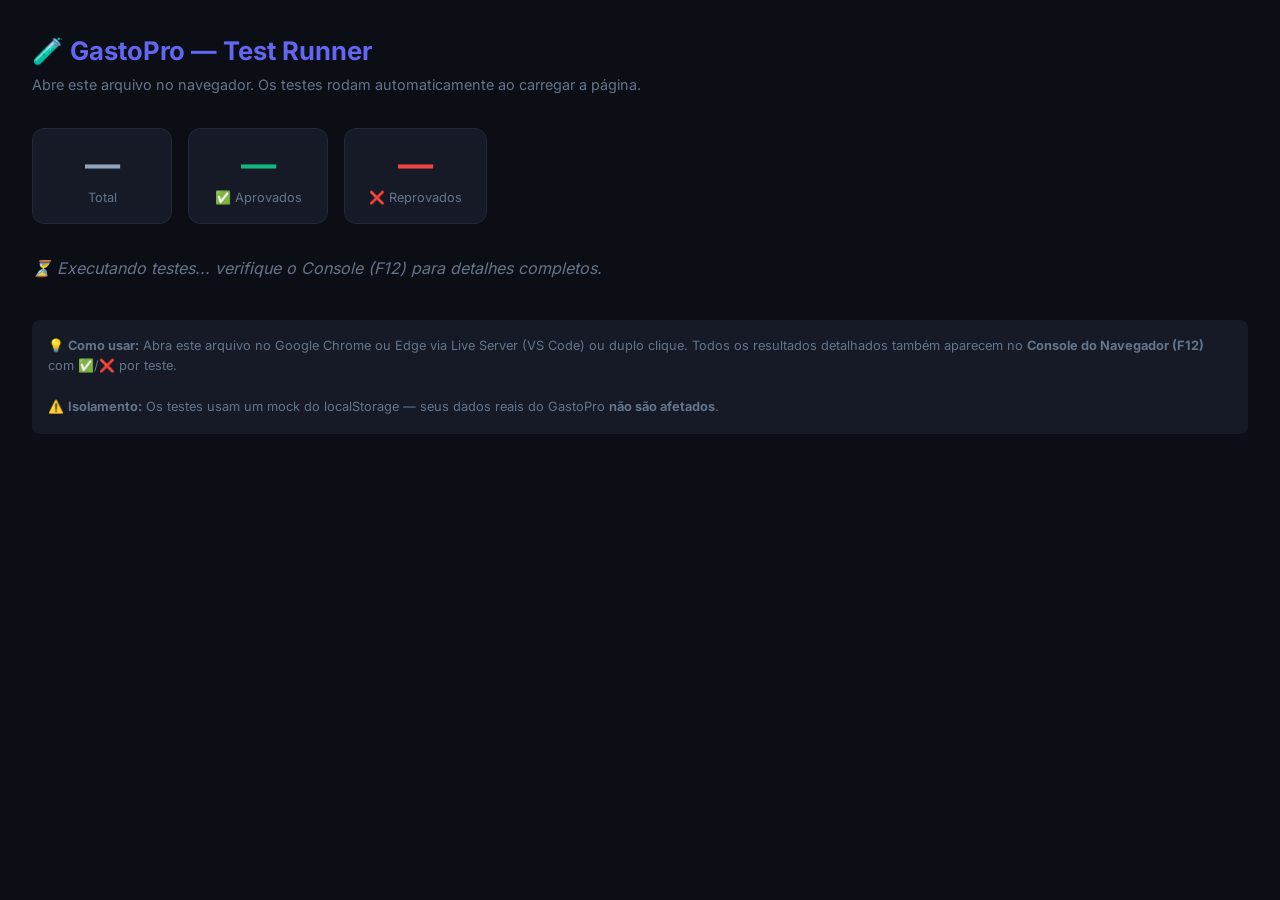
==== commit c897893c: "Lote 2: rodapé, assets locais e avatares" ====
--- a/tests/test-runner.html
+++ b/tests/test-runner.html
@@ -4,9 +4,8 @@
   <meta charset="UTF-8" />
   <meta name="viewport" content="width=device-width, initial-scale=1.0" />
   <title>GastoPro — Test Runner</title>
+  <link rel="stylesheet" href="../assets/fontawesome/css/all.min.css" />
   <link rel="stylesheet" href="../css/style.css" />
-  <link rel="preconnect" href="https://fonts.googleapis.com" />
-  <link href="https://fonts.googleapis.com/css2?family=Inter:wght@400;600;700&display=swap" rel="stylesheet" />
   <style>
     /* -------------------------------------------------------
        Test Runner: página de execução da suite de testes.
@@ -178,6 +177,7 @@
   <script src="../js/a11y.js"></script>
   <script src="../js/report.js"></script>
   <script src="../js/importer.js"></script>
+  <script src="../js/cache-assets.js"></script>
   <script src="gastopro.test.js"></script>
 
   <script src="test-runner.js"></script>
--- a/css/style.css
+++ b/css/style.css
@@ -2,6 +2,24 @@
    GastoPro — Estilo Moderno com Sidebar & Transições Suaves
    SPA: Dashboard | Ganhos do Mês | Gastos do Mês
    ================================================================ */
+
+@font-face {
+  font-family: Inter;
+  font-style: normal;
+  font-weight: 400 800;
+  font-display: swap;
+  src: url("../assets/inter-latin-ext.woff2") format("woff2");
+  unicode-range: U+0100-02BA, U+02BD-02C5, U+02C7-02CC, U+02CE-02D7, U+02DD-02FF, U+0304, U+0308, U+0329, U+1D00-1DBF, U+1E00-1E9F, U+1EF2-1EFF, U+2020, U+20A0-20AB, U+20AD-20C4, U+2113, U+2C60-2C7F, U+A720-A7FF;
+}
+
+@font-face {
+  font-family: Inter;
+  font-style: normal;
+  font-weight: 400 800;
+  font-display: swap;
+  src: url("../assets/inter-latin.woff2") format("woff2");
+  unicode-range: U+0000-00FF, U+0131, U+0152-0153, U+02BB-02BC, U+02C6, U+02DA, U+02DC, U+0304, U+0308, U+0329, U+2000-206F, U+20AC, U+2122, U+2191, U+2193, U+2212, U+2215, U+FEFF, U+FFFD;
+}
 
 :root {
   --bg-body: #0b0e14;
@@ -25,6 +43,17 @@
   --dashboard-badge-warning-bg: #3a2a12;
   --dashboard-badge-critical-text: #fecaca;
   --dashboard-badge-critical-bg: #7f1d1d;
+  --drawer-section-gap: 1.15rem;
+  --layer-mobile-bottom-nav: 300;
+  --layer-sidebar-overlay: 310;
+  --layer-sidebar: 320;
+  --layer-profile-overlay: 330;
+  --layer-profile-drawer: 340;
+  --layer-notifications: 400;
+  --layer-modal: 500;
+  --layer-confirmation: 600;
+  --layer-toast: 700;
+  --layer-onboarding: 500;
 
   --primary: #6366f1;
   --primary-hover: #4338ca;
@@ -67,6 +96,53 @@
   --radius-lg: 16px;
   --shadow: 0 4px 20px -2px rgba(0, 0, 0, 0.45);
   --shadow-lg: 0 10px 30px rgba(0, 0, 0, 0.6);
+}
+
+.profile-drawer,
+.profile-drawer * {
+  overflow-wrap: normal;
+  word-break: normal;
+  hyphens: none;
+}
+
+.transaction-item-card .card-item-date {
+  overflow-wrap: normal;
+  word-break: normal;
+  hyphens: none;
+}
+
+.profile-drawer :focus-visible {
+  outline: 2px solid var(--primary-text);
+  outline-offset: 2px;
+}
+
+.drawer-user-card {
+  align-items: flex-start;
+  padding: 0.8rem;
+  gap: 0.7rem;
+}
+
+.drawer-user-info {
+  min-width: 0;
+}
+
+.drawer-section .account-desc,
+.drawer-section .user-data-description,
+.drawer-tip p,
+.usage-telemetry-setting small {
+  color: var(--text-muted);
+}
+
+.drawer-section .account-card,
+.drawer-section .drawer-tip {
+  padding: 0.8rem;
+}
+
+.drawer-section .btn-auth-trigger,
+.drawer-section .btn-auth-logout {
+  min-height: 44px;
+  white-space: normal;
+  overflow-wrap: normal;
 }
 
 /* Semantic color tokens: dark theme defaults. */
@@ -88,6 +164,7 @@
   --theme-background-3b82f6: #3b82f6;
   --theme-background-4338ca: #4338ca;
   --theme-background-4f46e5: #4f46e5;
+  --theme-background-6d28d9: #6d28d9;
   --theme-background-7f1d1d: #7f1d1d;
   --theme-background-881337: #881337;
   --theme-background-9a3412: #9a3412;
@@ -96,9 +173,9 @@
   --theme-background-eab308: #eab308;
   --theme-background-ef4444: #ef4444;
   --theme-background-f87171: #f87171;
-  --theme-background-f97316: #f97316;
+  --theme-background-f97316: #c2410c;
   --theme-background-facc15: #facc15;
-  --theme-background-fb923c: #fb923c;
+  --theme-background-fb923c: #9a3412;
   --theme-background-fbbf24: #fbbf24;
   --theme-background-ffffff: #fff;
   --theme-background-transparent: transparent;
@@ -128,6 +205,7 @@
   --theme-text-cbd5e1: #cbd5e1;
   --theme-text-fb923c: #fb923c;
   --theme-text-fca5a5: #fca5a5;
+  --theme-text-1e293b: #1e293b;
   --theme-text-ffffff: #fff;
   /* Text translucent color channels */
   --theme-rgb-text-ffffff: 255, 255, 255;
@@ -154,6 +232,10 @@
   --theme-rgb-shadow-f97316: 249, 115, 22;
   /* Accent colors */
   --theme-accent-transparent: transparent;
+}
+
+.onboarding-modal {
+  z-index: var(--layer-onboarding);
 }
 
 [data-theme="light"] {
@@ -226,6 +308,7 @@
   --theme-background-3b82f6: #1d4ed8;
   --theme-background-4338ca: #4338ca;
   --theme-background-4f46e5: #4f46e5;
+  --theme-background-6d28d9: #6d28d9;
   --theme-background-7f1d1d: #7f1d1d;
   --theme-background-881337: #881337;
   --theme-background-9a3412: #9a3412;
@@ -257,15 +340,16 @@
   --theme-rgb-background-fb923c: 251, 146, 60;
   --theme-rgb-background-ffffff: 0, 0, 0;
   /* Text colors */
-  --theme-text-10b981: #0b825a;
+  --theme-text-10b981: #065f46;
   --theme-text-34d399: #1f7f5c;
-  --theme-text-6ee7b7: #3c7f65;
-  --theme-text-94a3b8: #687281;
+  --theme-text-6ee7b7: #065f46;
+  --theme-text-94a3b8: #475569;
   --theme-text-a78bfa: #7d68bc;
   --theme-text-a7f3d0: #537968;
-  --theme-text-cbd5e1: #70757c;
+  --theme-text-cbd5e1: #475569;
   --theme-text-fb923c: #a35f27;
-  --theme-text-fca5a5: #976363;
+  --theme-text-fca5a5: #991b1b;
+  --theme-text-1e293b: #1e293b;
   --theme-text-ffffff: #ffffff;
   /* Text translucent color channels */
   --theme-rgb-text-ffffff: 255, 255, 255;
@@ -341,6 +425,7 @@
   min-height: 100vh;
   min-height: 100dvh;
   width: 100%;
+  min-height: 44px;
 }
 
 /* SIDEBAR */
@@ -357,7 +442,7 @@
   bottom: 0;
   left: 0;
   padding: env(safe-area-inset-top) env(safe-area-inset-right) env(safe-area-inset-bottom) env(safe-area-inset-left);
-  z-index: 100;
+  z-index: var(--layer-sidebar);
   transition: transform 0.3s cubic-bezier(0.16, 1, 0.3, 1);
 }
 
@@ -410,7 +495,7 @@
 .brand-text h2 {
   font-size: 1.15rem;
   font-weight: 800;
-  color: var(--theme-text-ffffff);
+  color: var(--text-main);
   letter-spacing: -0.3px;
 }
 
@@ -468,8 +553,9 @@
   display: flex;
   align-items: center;
   justify-content: flex-start;
-  gap: 0.9rem;
-  padding: 0.85rem 1rem;
+  gap: 0.7rem;
+  min-height: 60px;
+  padding: 0.65rem 0.75rem;
   border-radius: var(--radius-md);
   background: var(--theme-background-transparent);
   border: 1px solid var(--theme-border-transparent);
@@ -520,7 +606,13 @@
   font-weight: 700;
   padding: 0.15rem 0.5rem;
   border-radius: 10px;
-  background: rgba(var(--theme-rgb-background-ffffff), 0.05);
+  color: var(--text-main);
+  background: var(--bg-input);
+}
+
+.nav-item.active .nav-badge {
+  color: var(--theme-text-ffffff);
+  background: rgba(var(--theme-rgb-background-ffffff), 0.12);
 }
 
 .nav-badge[hidden] {
@@ -638,14 +730,18 @@
 
 .notifications-panel {
   position: fixed;
-  z-index: 360;
+  z-index: var(--layer-notifications);
   top: calc(env(safe-area-inset-top) + 4.5rem);
+  left: max(0.75rem, env(safe-area-inset-left));
   right: max(0.75rem, env(safe-area-inset-right));
   display: flex;
   flex-direction: column;
-  width: min(390px, calc(100vw - 1.5rem));
+  width: auto;
+  max-width: 390px;
+  margin-left: auto;
   max-height: min(76dvh, 680px);
   overflow: hidden;
+  padding-bottom: env(safe-area-inset-bottom);
   border: 1px solid var(--border);
   border-radius: var(--radius-lg);
   background: var(--bg-card);
@@ -711,8 +807,12 @@
 
 .notification-item {
   display: flex;
-  align-items: flex-start;
-  justify-content: space-between;
+  flex-direction: column;
+  align-items: stretch;
+  justify-content: flex-start;
+  min-width: 0;
+  max-width: 100%;
+  box-sizing: border-box;
   gap: 0.6rem;
   padding: 0.75rem;
   border: 1px solid var(--border);
@@ -750,6 +850,7 @@
   margin-bottom: 0.35rem;
   font-size: 0.72rem;
   font-weight: 800;
+  white-space: nowrap;
 }
 
 .notification-priority i { color: currentColor; }
@@ -769,28 +870,44 @@
 
 .notification-item p,
 .notifications-empty {
+  min-width: 0;
   color: var(--text-muted);
   font-size: 0.8rem;
   line-height: 1.45;
+  white-space: normal;
 }
 
 .notification-item-actions {
   display: flex;
-  flex: 0 0 auto;
+  flex: 0 1 auto;
+  flex-direction: row;
+  flex-wrap: wrap;
+  align-items: center;
+  justify-content: flex-start;
+  min-width: 0;
+  max-width: 100%;
+  gap: 0.35rem;
+}
+
+.notification-item-navigation {
+  display: flex;
+  flex: 0 1 auto;
   flex-direction: column;
-  align-items: flex-end;
-  gap: 0.35rem;
-}
-
-.notification-item-navigation {
-  flex: 1;
+  align-items: flex-start;
+  justify-content: flex-start;
+  width: 100%;
   min-width: 0;
+  max-width: 100%;
   padding: 0;
   border: 0;
   background: transparent;
   color: inherit;
   font: inherit;
   text-align: left;
+  white-space: normal;
+  overflow-wrap: normal;
+  word-break: normal;
+  hyphens: none;
   cursor: pointer;
 }
 
@@ -894,9 +1011,10 @@
 }
 
 .user-avatar-sm {
-  width: 38px;
-  height: 38px;
+  width: 40px;
+  height: 40px;
   border-radius: 50%;
+  object-fit: cover;
   background: linear-gradient(135deg, var(--primary), var(--theme-background-3b82f6));
   color: var(--theme-text-ffffff);
   font-weight: 700;
@@ -926,7 +1044,7 @@
   bottom: 0;
   background: rgba(var(--theme-rgb-background-000000), 0.65);
   backdrop-filter: blur(4px);
-  z-index: 240;
+  z-index: var(--layer-profile-overlay);
   opacity: 0;
   visibility: hidden;
   pointer-events: none;
@@ -949,7 +1067,7 @@
   background: var(--bg-card);
   border-left: 1px solid var(--border);
   box-shadow: -8px 0 30px rgba(var(--theme-rgb-shadow-000000), 0.7);
-  z-index: 250;
+  z-index: var(--layer-profile-drawer);
   display: flex;
   flex-direction: column;
   transform: translateX(100%);
@@ -965,8 +1083,12 @@
 }
 
 .drawer-header {
+  position: sticky;
+  top: 0;
+  z-index: 1;
   padding: 1.25rem 1.4rem;
   border-bottom: 1px solid var(--border);
+  background: var(--bg-card);
   display: flex;
   justify-content: space-between;
   align-items: center;
@@ -975,7 +1097,7 @@
 .drawer-header h3 {
   font-size: 1.1rem;
   font-weight: 700;
-  color: var(--theme-text-ffffff);
+  color: var(--text-main);
 }
 
 .drawer-close-btn {
@@ -984,8 +1106,10 @@
   color: var(--text-muted);
   font-size: 1.5rem;
   cursor: pointer;
-  width: 32px;
-  height: 32px;
+  width: 44px;
+  min-width: 44px;
+  height: 44px;
+  min-height: 44px;
   display: flex;
   align-items: center;
   justify-content: center;
@@ -994,32 +1118,59 @@
 }
 .drawer-close-btn:hover {
   background: var(--bg-input);
-  color: var(--theme-text-ffffff);
+  color: var(--text-main);
 }
 
 .drawer-body {
-  padding: 1.4rem;
+  padding: 1.1rem 1.1rem calc(1.1rem + env(safe-area-inset-bottom));
   display: flex;
   flex-direction: column;
-  gap: 1.4rem;
+  gap: var(--drawer-section-gap);
   overflow-y: auto;
+  overscroll-behavior: contain;
+  scrollbar-width: thin;
+  scrollbar-color: var(--text-dim) var(--bg-card);
 }
 
 .drawer-user-card {
-  display: flex;
+  display: grid;
+  grid-template-columns: 76px minmax(0, 1fr);
   align-items: center;
   min-width: 0;
-  gap: 1rem;
+  gap: 0.5rem 1rem;
   background: var(--bg-input);
   border: 1px solid rgba(var(--theme-rgb-border-ffffff), 0.04);
   padding: 1rem 1.1rem;
   border-radius: var(--radius-md);
 }
 
+.drawer-user-card > .profile-name-label,
+.drawer-user-card > .drawer-storage-status {
+  grid-column: 1 / -1;
+}
+
+.drawer-user-card > .profile-name-label {
+  margin: 0;
+}
+
+.drawer-user-card > .drawer-storage-status {
+  margin: 0;
+}
+
+.drawer-user-card > .drawer-avatar-wrapper {
+  grid-column: 1;
+  grid-row: 2;
+}
+
+.drawer-user-card > .drawer-user-info {
+  grid-column: 2;
+  grid-row: 2;
+}
+
 .drawer-user-avatar {
-  width: 52px;
-  height: 52px;
-  flex: 0 0 52px;
+  width: 76px;
+  height: 76px;
+  flex: 0 0 76px;
   border-radius: 50%;
   background: linear-gradient(135deg, var(--primary), var(--theme-background-3b82f6));
   color: var(--theme-text-ffffff);
@@ -1030,7 +1181,83 @@
   justify-content: center;
   box-shadow: 0 4px 12px rgba(var(--theme-rgb-shadow-6366f1), 0.3);
   overflow: hidden;
+  object-fit: cover;
   border: 2px solid rgba(var(--theme-rgb-border-ffffff), 0.1);
+}
+
+.drawer-avatar-wrapper:focus-visible,
+.avatar-preset-option:focus-visible,
+.drawer-action-btn:focus-visible,
+.drawer-privacy-link:focus-visible,
+.irreversible-actions-summary:focus-visible {
+  outline: 3px solid var(--primary);
+  outline-offset: 3px;
+}
+
+.avatar-gallery-label {
+  margin: 0;
+  color: var(--text-muted);
+  font-size: 0.8rem;
+  font-weight: 600;
+}
+
+.avatar-gallery {
+  display: grid;
+  grid-template-columns: repeat(4, minmax(0, 1fr));
+  gap: 0.45rem;
+  width: 100%;
+  min-width: 0;
+}
+
+.avatar-preset-option {
+  display: flex;
+  flex-direction: column;
+  align-items: center;
+  justify-content: flex-start;
+  gap: 0.25rem;
+  min-width: 0;
+  min-height: 76px;
+  padding: 0.3rem 0.15rem;
+  border: 1px solid var(--border);
+  border-radius: var(--radius-sm);
+  background: var(--bg-card);
+  color: var(--text-main);
+  cursor: pointer;
+  font: inherit;
+}
+
+.avatar-preset-option[aria-pressed="true"] {
+  border-color: var(--primary);
+  box-shadow: inset 0 0 0 1px var(--primary);
+}
+
+.avatar-preset-option img {
+  display: block;
+  width: 52px;
+  height: 52px;
+  flex: 0 0 52px;
+  border: 2px solid var(--bg-card);
+  border-radius: 50%;
+  object-fit: cover;
+  background: var(--bg-input);
+}
+
+.avatar-preset-option span {
+  display: block;
+  max-width: 100%;
+  color: var(--text-muted);
+  font-size: 0.6rem;
+  line-height: 1.2;
+  text-align: center;
+  white-space: nowrap;
+}
+
+.avatar-preset-option[aria-pressed="true"] span {
+  color: var(--text-main);
+}
+
+.avatar-remove-button[hidden] {
+  display: none;
 }
 
 .drawer-avatar-wrapper {
@@ -1041,8 +1268,8 @@
 
 .avatar-camera-badge {
   position: absolute;
-  bottom: -2px;
-  right: -2px;
+  bottom: 2px;
+  right: 2px;
   width: 22px;
   height: 22px;
   border-radius: 50%;
@@ -1072,11 +1299,18 @@
 
 .profile-name-edit-row {
   display: flex;
-  align-items: center;
+  flex-direction: column;
+  align-items: stretch;
   gap: 0.45rem;
   width: 100%;
   min-width: 0;
+  flex-wrap: nowrap;
+}
+
+.profile-name-label {
   margin-bottom: 0.2rem;
+  color: var(--text-muted);
+  font-size: 0.78rem;
 }
 
 .drawer-user-info {
@@ -1088,11 +1322,11 @@
   background: rgba(var(--theme-rgb-background-ffffff), 0.04) !important;
   border: 1px solid var(--border) !important;
   color: var(--theme-text-ffffff) !important;
-  font-size: 0.95rem !important;
+  font-size: 16px !important;
   font-weight: 700 !important;
   padding: 0.35rem 0.65rem !important;
   border-radius: var(--radius-sm) !important;
-  width: auto !important;
+  width: 100% !important;
   min-width: 0 !important;
   flex: 1 1 0;
   transition: border-color 0.2s, background 0.2s;
@@ -1104,11 +1338,13 @@
 }
 
 .btn-save-name {
-  background: var(--primary);
+  background: var(--primary-strong);
   color: var(--theme-text-ffffff);
   border: none;
-  width: 28px;
-  height: 28px;
+  width: 100%;
+  min-width: 0;
+  min-height: 44px;
+  box-sizing: border-box;
   border-radius: var(--radius-sm);
   display: flex;
   align-items: center;
@@ -1117,7 +1353,12 @@
   font-size: 0.8rem;
   transition: filter 0.2s;
   padding: 0;
-  flex-shrink: 0;
+  flex: 0 1 auto;
+  gap: 0.35rem;
+  padding-inline: 0.55rem;
+  font-size: 0.72rem;
+  font-weight: 700;
+  white-space: nowrap;
 }
 .btn-save-name:hover {
   filter: brightness(1.2);
@@ -1133,7 +1374,7 @@
 
 .drawer-storage-status {
   font-size: 0.75rem;
-  color: var(--text-dim);
+  color: var(--text-muted);
   display: flex;
   align-items: center;
   gap: 0.35rem;
@@ -1145,13 +1386,39 @@
   gap: 0.65rem;
 }
 
+.drawer-account-controls,
+.drawer-backup-controls,
+.drawer-about-help {
+  display: flex;
+  flex-direction: column;
+  gap: 0.65rem;
+}
+
+.drawer-subsection-title {
+  margin: 0;
+  color: var(--text-muted);
+  font-size: 0.8rem;
+  font-weight: 700;
+}
+
+.drawer-about-version {
+  margin: 0;
+  color: var(--text-muted);
+  font-size: 0.82rem;
+}
+
+.drawer-theme-toggle {
+  min-height: 60px;
+}
+
 .drawer-section-title {
+  margin: 0 0 0.15rem;
   font-size: 0.78rem;
   font-weight: 700;
   text-transform: uppercase;
   letter-spacing: 0.5px;
   color: var(--text-muted);
-  margin-bottom: 0.2rem;
+  white-space: nowrap;
 }
 
 .drawer-action-btn {
@@ -1240,7 +1507,9 @@
   flex: 1 1 0;
   width: 0;
   min-width: 0;
-  overflow-wrap: anywhere;
+  overflow-wrap: normal;
+  word-break: normal;
+  hyphens: none;
 }
 .action-text strong,
 .action-text span {
@@ -1249,16 +1518,18 @@
   min-width: 0;
   max-width: 100%;
   white-space: normal;
-  overflow-wrap: anywhere;
+  overflow-wrap: normal;
+  word-break: normal;
+  hyphens: none;
 }
 
 .action-text strong {
   font-size: 0.88rem;
-  color: var(--theme-text-ffffff);
+  color: var(--text-main);
 }
 .action-text span {
   font-size: 0.75rem;
-  color: var(--text-dim);
+  color: var(--text-muted);
 }
 
 .user-data-description {
@@ -1268,33 +1539,9 @@
   line-height: 1.5;
 }
 
-.user-data-delete-action .action-text strong {
-  color: var(--danger);
-}
-
-.irreversible-actions-hint {
-  margin: 0.25rem 0 0;
-  color: var(--text-muted);
-  font-size: 0.78rem;
-  line-height: 1.45;
-  overflow-wrap: anywhere;
-}
-
-.drawer-inline-link {
-  display: inline;
-  min-height: 44px;
-  padding: 0;
-  border: 0;
-  background: transparent;
-  color: var(--primary-text);
-  font: inherit;
-  text-decoration: underline;
-  cursor: pointer;
-}
-
 .irreversible-actions {
   border-top: 1px solid var(--border);
-  padding-top: 1rem;
+  padding-top: 0.9rem;
 }
 
 .irreversible-actions-summary {
@@ -1320,17 +1567,26 @@
 
 .irreversible-actions-summary > i {
   flex: 0 0 36px;
-  color: var(--warning);
+  color: var(--text-muted);
   text-align: center;
 }
 
 .irreversible-action {
   display: flex;
   flex-direction: column;
-  align-items: flex-start;
-  gap: 0.65rem;
+  align-items: stretch;
+  gap: 0.55rem;
   min-width: 0;
-  padding-top: 0.75rem;
+  padding: 0.9rem 0 0.25rem;
+  border-top: 1px solid var(--border);
+  margin-top: 0.75rem;
+}
+
+.irreversible-action-copy h5 {
+  margin: 0 0 0.3rem;
+  color: var(--text-main);
+  font-size: 0.88rem;
+  line-height: 1.35;
 }
 
 .irreversible-action p {
@@ -1338,7 +1594,9 @@
   color: var(--text-muted);
   font-size: 0.82rem;
   line-height: 1.45;
-  overflow-wrap: anywhere;
+  overflow-wrap: normal;
+  word-break: normal;
+  hyphens: none;
 }
 
 .irreversible-action-button {
@@ -1349,17 +1607,46 @@
   width: 100%;
   min-height: 44px;
   padding: 0.65rem 0.85rem;
-  border: 1px solid var(--danger);
+  border: 1px solid var(--border);
   border-radius: var(--radius-sm);
-  background: transparent;
-  color: var(--danger-text);
+  background: var(--bg-card);
+  color: var(--text-main);
   font: inherit;
   font-weight: 600;
   cursor: pointer;
-}
-
-.irreversible-action-button:hover {
-  background: var(--danger-bg);
+  overflow-wrap: normal;
+  word-break: normal;
+  hyphens: none;
+}
+
+.irreversible-action-button[data-risk-level="1"] {
+  border-color: var(--border);
+  background: var(--bg-card);
+  color: var(--text-main);
+}
+
+.irreversible-action-button[data-risk-level="2"] {
+  border-color: var(--warning);
+  background: var(--warning-bg);
+  color: var(--warning);
+}
+
+.irreversible-action-button[data-risk-level="3"] {
+  border-color: var(--danger);
+  background: var(--danger);
+  color: var(--theme-text-ffffff);
+}
+
+.irreversible-action-button[data-risk-level="2"]:hover {
+  background: var(--warning-bg);
+}
+
+.irreversible-action-button[data-risk-level="1"]:hover {
+  background: var(--bg-main);
+}
+
+.irreversible-action-button[data-risk-level="3"]:hover {
+  background: var(--danger-hover);
 }
 
 #deleteAccountAction[hidden] {
@@ -1400,7 +1687,7 @@
 .view-title {
   font-size: 1.2rem;
   font-weight: 700;
-  color: var(--theme-text-ffffff);
+  color: var(--text-main);
   letter-spacing: -0.3px;
 }
 
@@ -1433,7 +1720,7 @@
 
 .current-month-display:hover {
   background: var(--bg-card);
-  color: var(--theme-text-ffffff);
+  color: var(--text-main);
 }
 
 .current-month-display .caret-icon {
@@ -1482,7 +1769,7 @@
 
 .picker-year-nav strong {
   font-size: 1.05rem;
-  color: var(--theme-text-ffffff);
+  color: var(--text-main);
 }
 
 .picker-months-grid {
@@ -1506,7 +1793,7 @@
 
 .picker-month-btn:hover {
   background: var(--bg-card-hover);
-  color: var(--theme-text-ffffff);
+  color: var(--text-main);
   border-color: rgba(var(--theme-rgb-border-6366f1), 0.3);
 }
 
@@ -1550,11 +1837,11 @@
 }
 .btn-icon:hover {
   background: var(--bg-card);
-  color: var(--theme-text-ffffff);
+  color: var(--text-main);
 }
 
 .topbar-summary {
-  display: flex;
+  display: none;
   align-items: flex-start;
   background: rgba(var(--theme-rgb-background-ffffff), 0.03);
   padding: 0.4rem 0.85rem;
@@ -1573,7 +1860,7 @@
   white-space: nowrap;
 }
 .topbar-label { font-size: 0.82rem; color: var(--text-muted); }
-.topbar-value { font-size: 1rem; font-weight: 800; color: var(--theme-text-ffffff); }
+.topbar-value { font-size: 1rem; font-weight: 800; color: var(--text-main); }
 .topbar-month-result {
   display: flex;
   align-items: baseline;
@@ -1607,7 +1894,7 @@
 
 .views-wrapper {
   padding: 1.8rem 2rem 3rem 2rem;
-  max-width: 1250px;
+  max-width: 1200px;
   width: 100%;
   min-width: 0;
   margin: 0 auto;
@@ -1623,6 +1910,44 @@
   min-width: 0;
   gap: 1.6rem;
   animation: viewFadeInSmooth 0.36s cubic-bezier(0.16, 1, 0.3, 1) forwards;
+}
+
+.entry-type-selector {
+  display: grid;
+  grid-template-columns: repeat(2, minmax(0, 1fr));
+  gap: 0.75rem;
+  width: min(100%, 32rem);
+}
+
+.entry-type-button {
+  min-width: 0;
+  min-height: 44px;
+  padding: 0.65rem 1rem;
+  border: 1px solid var(--border);
+  border-radius: var(--radius-md);
+  background: var(--bg-card);
+  color: var(--text-main);
+  font: inherit;
+  font-weight: 700;
+  white-space: nowrap;
+  cursor: pointer;
+  touch-action: manipulation;
+}
+
+.entry-type-button.is-active {
+  border-color: var(--primary-strong);
+  background: var(--primary-strong);
+  color: var(--theme-text-ffffff);
+}
+
+.entry-type-button:focus-visible {
+  outline: 2px solid var(--primary-text);
+  outline-offset: 2px;
+}
+
+.entry-form-slot {
+  width: 100%;
+  min-width: 0;
 }
 
 @keyframes viewFadeInSmooth {
@@ -1668,25 +1993,41 @@
 .view-icon-badge {
   width: 52px;
   height: 52px;
-  background: rgba(var(--theme-rgb-background-ffffff), 0.15);
+  background: var(--bg-main);
   border-radius: var(--radius-md);
   display: flex;
   align-items: center;
   justify-content: center;
   font-size: 1.6rem;
-  color: var(--theme-text-ffffff);
+  color: var(--text-main);
 }
 
 .view-header-info h2 {
   font-size: 1.4rem;
   font-weight: 800;
-  color: var(--theme-text-ffffff);
+  color: var(--text-main);
   letter-spacing: -0.4px;
 }
 
 .view-header-info p {
   font-size: 0.88rem;
-  color: rgba(var(--theme-rgb-text-ffffff), 0.8);
+  color: var(--text-muted);
+}
+
+.bg-green-gradient .view-icon-badge,
+.bg-red-gradient .view-icon-badge {
+  background: rgba(var(--theme-rgb-background-ffffff), 0.15);
+  color: var(--theme-text-ffffff);
+}
+
+.bg-green-gradient .view-header-info h2,
+.bg-red-gradient .view-header-info h2 {
+  color: var(--theme-text-ffffff);
+}
+
+.bg-green-gradient .view-header-info p,
+.bg-red-gradient .view-header-info p {
+  color: var(--theme-text-ffffff);
 }
 
 .badge-month-label {
@@ -1701,8 +2042,13 @@
 }
 .total-caption {
   font-size: 0.82rem;
-  color: rgba(var(--theme-rgb-text-ffffff), 0.75);
+  color: var(--text-muted);
   display: block;
+}
+
+.bg-green-gradient .total-caption,
+.bg-red-gradient .total-caption {
+  color: var(--theme-text-ffffff);
 }
 .total-big {
   font-size: 2rem;
@@ -1715,7 +2061,7 @@
    ================================================================ */
 .kpi-grid {
   display: grid;
-  grid-template-columns: repeat(auto-fit, minmax(min(100%, 240px), 1fr));
+  grid-template-columns: repeat(2, minmax(0, 1fr));
   gap: 1rem;
 }
 
@@ -1759,11 +2105,6 @@
   letter-spacing: -0.5px;
 }
 
-.result-card,
-.kpi-title-mobile {
-  display: none;
-}
-
 .kpi-caption {
   font-size: 0.78rem;
   color: var(--text-dim);
@@ -1771,7 +2112,7 @@
 
 .text-success { color: var(--success); }
 .text-warning { color: var(--warning); }
-.text-danger { color: var(--danger); }
+.text-danger { color: var(--danger-text); }
 .text-white { color: var(--theme-text-ffffff); }
 
 .badge {
@@ -1782,7 +2123,7 @@
 }
 .badge-success { background: var(--success-bg); color: var(--success); }
 .badge-warning { background: var(--warning-bg); color: var(--warning); }
-.badge-danger { background: var(--danger-bg); color: var(--danger); }
+.badge-danger { background: var(--danger-bg); color: var(--danger-text); }
 
 /* Health Banner */
 .health-banner {
@@ -2049,7 +2390,7 @@
   color: var(--text-main);
   padding: 0.65rem 0.9rem;
   border-radius: var(--radius-sm);
-  font-size: 0.9rem;
+  font-size: 16px;
   font-family: inherit;
   outline: none;
   transition: border-color 0.2s, box-shadow 0.2s;
@@ -2058,6 +2399,13 @@
   color-scheme: dark;
 }
 
+:root .app-shell input,
+:root:root input,
+:root:root select,
+:root:root textarea {
+  font-size: 16px;
+}
+
 input:focus, select:focus {
   border-color: var(--border-focus);
 }
@@ -2082,46 +2430,6 @@
   color: var(--text-muted);
 }
 
-[data-theme="light"] .sidebar-nav .nav-badge {
-  background: var(--bg-card);
-}
-
-[data-theme="light"] .sidebar-nav .nav-item-import {
-  background: var(--success);
-  border-color: var(--success);
-  color: var(--theme-text-ffffff);
-}
-
-[data-theme="light"] .sidebar-nav .nav-item-import i,
-[data-theme="light"] .sidebar-nav .nav-item-import span,
-[data-theme="light"] .sidebar-nav .nav-item-import .nav-import-badge,
-[data-theme="light"] .nav-wizard-badge {
-  color: var(--theme-text-ffffff);
-}
-
-[data-theme="light"] .brand-text h2,
-[data-theme="light"] .drawer-header h3,
-[data-theme="light"] .action-text strong,
-[data-theme="light"] .view-title,
-[data-theme="light"] .picker-year-nav strong,
-[data-theme="light"] .topbar-value,
-[data-theme="light"] .modal-header h3,
-[data-theme="light"] .footer-brand h4,
-[data-theme="light"] .footer-author strong,
-[data-theme="light"] .modal-confirm-content h3,
-[data-theme="light"] .auth-brand-info h2 {
-  color: var(--text-main);
-}
-
-[data-theme="light"] .drawer-close-btn:hover,
-[data-theme="light"] .current-month-display:hover,
-[data-theme="light"] .picker-month-btn:hover,
-[data-theme="light"] .btn-icon:hover,
-[data-theme="light"] .sidebar-close-btn:hover,
-[data-theme="light"] .filter-btn.active {
-  color: var(--text-main);
-}
-
 [data-theme="light"] .profile-name-input {
   background: var(--bg-input) !important;
   color: var(--text-main) !important;
@@ -2129,37 +2437,6 @@
 
 [data-theme="light"] .auth-field label {
   color: var(--text-muted);
-}
-
-[data-theme="light"] .nav-item-import:hover {
-  background: var(--success-hover);
-  border-color: var(--success-hover);
-  color: var(--theme-text-ffffff);
-}
-
-html[data-theme="light"] .sidebar-nav .nav-item-wizard {
-  background: var(--bg-card);
-  border-color: var(--border);
-  color: var(--text-main);
-}
-
-html[data-theme="light"] .sidebar-nav .nav-item-wizard span:not(.nav-wizard-badge) {
-  color: var(--text-main);
-}
-
-html[data-theme="light"] .sidebar-nav .nav-item-wizard i {
-  color: var(--primary-text);
-}
-
-html[data-theme="light"] .sidebar-nav .nav-item-wizard:hover {
-  background: var(--primary-strong);
-  border-color: var(--primary-strong);
-  color: var(--theme-text-ffffff);
-}
-
-html[data-theme="light"] .sidebar-nav .nav-item-wizard:hover span,
-html[data-theme="light"] .sidebar-nav .nav-item-wizard:hover i {
-  color: var(--theme-text-ffffff);
 }
 
 .input-currency-wrapper {
@@ -2217,27 +2494,6 @@
   font-weight: 600;
 }
 
-.payment-method-options {
-  display: flex;
-  flex-wrap: wrap;
-  gap: 0.45rem;
-}
-
-.payment-method-chip {
-  padding: 0.55rem 0.8rem;
-}
-
-.payment-method-chip[aria-pressed="true"] {
-  background: var(--primary-strong);
-  border-color: var(--primary);
-  color: var(--theme-text-ffffff);
-}
-
-.payment-method-chip:focus-visible {
-  outline: 2px solid var(--border-focus);
-  outline-offset: 2px;
-}
-
 /* ================================================================
    7. FILTROS & SUBTOTAIS
    ================================================================ */
@@ -2272,7 +2528,7 @@
 
 .filter-btn.active {
   background: var(--bg-input);
-  color: var(--theme-text-ffffff);
+  color: var(--text-main);
   border: 1px solid rgba(var(--theme-rgb-border-ffffff), 0.05);
 }
 
@@ -2303,6 +2559,14 @@
   transition: all 0.2s;
 }
 
+.transaction-item-card {
+  display: grid;
+  grid-template-columns: minmax(0, 1fr);
+  align-items: stretch;
+  gap: 0.55rem;
+  min-width: 0;
+}
+
 .manage-item-card:hover {
   background: var(--bg-card-hover);
   border-color: rgba(var(--theme-rgb-border-6366f1), 0.2);
@@ -2312,6 +2576,12 @@
   display: flex;
   align-items: center;
   gap: 0.9rem;
+}
+
+.transaction-item-card .card-item-left {
+  align-items: flex-start;
+  width: 100%;
+  min-width: 0;
 }
 
 .card-type-icon {
@@ -2331,12 +2601,26 @@
   gap: 0.2rem;
 }
 
+.transaction-item-card .card-item-info {
+  flex: 1 1 auto;
+  min-width: 0;
+}
+
 .card-item-title {
   font-size: 0.92rem;
   font-weight: 600;
   color: var(--text-main);
 }
 
+.transaction-item-card .card-item-title {
+  min-width: 0;
+  overflow: visible;
+  white-space: normal;
+  overflow-wrap: normal;
+  word-break: normal;
+  hyphens: none;
+}
+
 .card-item-meta {
   display: flex;
   align-items: center;
@@ -2345,18 +2629,65 @@
   color: var(--text-dim);
 }
 
+.transaction-item-card .card-item-meta {
+  flex-wrap: wrap;
+  align-items: flex-start;
+  min-width: 0;
+  gap: 0.35rem;
+}
+
 .tag-badge {
+  display: inline-flex;
+  align-items: center;
+  min-width: 0;
+  max-width: 100%;
   padding: 0.1rem 0.45rem;
   border-radius: 4px;
   background: rgba(var(--theme-rgb-background-ffffff), 0.06);
   color: var(--text-muted);
   font-weight: 500;
+  white-space: nowrap;
+  overflow-wrap: normal;
+  word-break: normal;
+  hyphens: none;
+}
+
+.transaction-item-card .tag-badge {
+  min-width: 0;
+  max-width: 100%;
+  white-space: nowrap;
+  overflow-wrap: normal;
+  word-break: normal;
+  hyphens: none;
+}
+
+.transaction-item-card .card-item-date {
+  display: block;
+  min-width: 0;
+  margin-top: 0.15rem;
+  white-space: nowrap;
+  overflow-wrap: normal;
+  word-break: normal;
+  hyphens: none;
+  font-variant-numeric: tabular-nums;
 }
 
 .card-item-right {
   display: flex;
   align-items: center;
   gap: 1.2rem;
+}
+
+.transaction-item-card .card-item-right {
+  display: flex;
+  align-items: center;
+  justify-content: space-between;
+  flex-wrap: wrap;
+  gap: 0.35rem;
+  width: 100%;
+  min-width: 0;
+  padding-top: 0.5rem;
+  border-top: 1px solid rgba(var(--theme-rgb-border-ffffff), 0.08);
 }
 
 .card-item-amount {
@@ -3007,19 +3338,28 @@
   display: flex;
   align-items: center;
   justify-content: center;
-  z-index: 200;
+  z-index: var(--layer-modal);
   opacity: 0;
   visibility: hidden;
   pointer-events: none;
-  transition: all 0.25s ease;
+  transition: opacity 0.25s ease, visibility 0s linear 0.25s;
   padding: max(1rem, env(safe-area-inset-top)) max(1rem, env(safe-area-inset-right))
     max(1rem, env(safe-area-inset-bottom)) max(1rem, env(safe-area-inset-left));
+}
+
+#confirmModal {
+  z-index: var(--layer-confirmation);
+}
+
+.modal-overlay.onboarding-modal {
+  z-index: var(--layer-onboarding);
 }
 
 .modal-overlay.active {
   opacity: 1;
   visibility: visible;
   pointer-events: auto;
+  transition: opacity 0.25s ease, visibility 0s;
 }
 
 .modal-content {
@@ -3051,7 +3391,7 @@
 .modal-header h3 {
   font-size: 1.15rem;
   font-weight: 700;
-  color: var(--theme-text-ffffff);
+  color: var(--text-main);
 }
 
 .modal-close-btn {
@@ -3061,7 +3401,7 @@
   font-size: 1.4rem;
   cursor: pointer;
 }
-.modal-close-btn:hover { color: var(--theme-text-ffffff); }
+.modal-close-btn:hover { color: var(--text-main); }
 
 .form-group {
   margin-bottom: 1rem;
@@ -3157,8 +3497,11 @@
 /* Toast */
 .toast {
   position: fixed;
-  bottom: calc(2rem + env(safe-area-inset-bottom));
+  bottom: calc(8rem + env(safe-area-inset-bottom));
   right: calc(2rem + env(safe-area-inset-right));
+  left: calc(270px + max(1rem, env(safe-area-inset-left)));
+  width: auto;
+  max-width: 36rem;
   background: var(--theme-background-1e293b);
   border: 1px solid var(--border);
   color: var(--theme-text-ffffff);
@@ -3166,14 +3509,25 @@
   border-radius: var(--radius-md);
   font-size: 0.9rem;
   font-weight: 500;
+  min-width: 0;
+  box-sizing: border-box;
   box-shadow: var(--shadow-lg);
   transform: translateY(100px);
   opacity: 0;
   transition: all 0.3s cubic-bezier(0.16, 1, 0.3, 1);
-  z-index: 300;
+  z-index: var(--layer-toast);
   display: flex;
   align-items: center;
   gap: 0.6rem;
+  white-space: normal;
+  overflow-wrap: normal;
+  word-break: normal;
+}
+.toast span {
+  min-width: 0;
+  white-space: normal;
+  overflow-wrap: normal;
+  word-break: normal;
 }
 .toast.show {
   transform: translateY(0);
@@ -3236,7 +3590,7 @@
   bottom: 0;
   background: rgba(var(--theme-rgb-background-000000), 0.65);
   backdrop-filter: blur(4px);
-  z-index: 95;
+  z-index: var(--layer-sidebar-overlay);
   opacity: 0;
   visibility: hidden;
   pointer-events: none;
@@ -3269,7 +3623,7 @@
   transition: color 0.2s;
 }
 .sidebar-close-btn:hover {
-  color: var(--theme-text-ffffff);
+  color: var(--text-main);
 }
 
 /* Tablet & Smartphones (< 860px) */
@@ -3281,6 +3635,10 @@
   .sidebar.open {
     transform: translateX(0);
     box-shadow: 10px 0 30px rgba(var(--theme-rgb-shadow-000000), 0.7);
+    z-index: var(--layer-sidebar);
+  }
+  .sidebar-overlay.active {
+    z-index: var(--layer-sidebar-overlay);
   }
   .sidebar-close-btn {
     display: flex;
@@ -3443,7 +3801,7 @@
 
   /* KPIs do Dashboard */
   .kpi-grid {
-    grid-template-columns: 1fr;
+    grid-template-columns: repeat(2, minmax(0, 1fr));
     gap: 0.75rem;
   }
 
@@ -3509,7 +3867,7 @@
   input[type="month"],
   select {
     padding: 0.75rem 0.9rem;
-    font-size: 0.95rem; /* Evita zoom automático no iOS Safari */
+    font-size: 16px;
     min-height: 44px;
   }
 
@@ -3524,20 +3882,6 @@
     left: 50%;
   }
 
-  /* Footer no Mobile */
-  .app-footer {
-    padding: 1.5rem 1rem calc(1.5rem + env(safe-area-inset-bottom));
-  }
-  .footer-top, .footer-bottom {
-    flex-direction: column;
-    text-align: center;
-    align-items: center;
-    gap: 0.85rem;
-  }
-  .footer-brand {
-    flex-direction: column;
-    text-align: center;
-  }
 }
 
 /* ================================================================
@@ -3547,7 +3891,7 @@
   margin-top: auto;
   background: var(--bg-card);
   border-top: 1px solid var(--border);
-  padding: 1.8rem 2rem;
+  padding: 0.55rem 1.25rem;
   color: var(--text-muted);
 }
 
@@ -3555,84 +3899,25 @@
   max-width: 1250px;
   margin: 0 auto;
   display: flex;
-  flex-direction: column;
-  gap: 1.2rem;
-}
-
-.footer-top {
-  display: flex;
-  justify-content: space-between;
   align-items: center;
   flex-wrap: wrap;
-  gap: 1rem;
-}
-
-.footer-brand {
-  display: flex;
-  align-items: center;
-  gap: 0.85rem;
-}
-
-.footer-logo-img {
-  width: 38px;
-  height: 38px;
-  object-fit: contain;
-}
-
-.footer-brand h4 {
-  font-size: 0.98rem;
-  font-weight: 700;
-  color: var(--theme-text-ffffff);
-  letter-spacing: -0.2px;
-}
-
-.footer-brand p {
-  font-size: 0.78rem;
+  justify-content: center;
+  gap: 0.35rem 0.75rem;
+  font-size: 0.82rem;
+}
+
+.footer-author {
+  color: var(--text-main);
+  white-space: nowrap;
+}
+
+.footer-author strong {
+  color: var(--text-main);
+}
+
+.footer-copyright {
   color: var(--text-dim);
-}
-
-.footer-security-badge {
-  display: flex;
-  align-items: center;
-  gap: 0.5rem;
-  font-size: 0.8rem;
-  background: var(--bg-input);
-  padding: 0.4rem 0.85rem;
-  border-radius: 20px;
-  border: 1px solid rgba(var(--theme-rgb-border-ffffff), 0.04);
-}
-
-.footer-divider {
-  height: 1px;
-  background: var(--border);
-  width: 100%;
-}
-
-.footer-bottom {
-  display: flex;
-  justify-content: space-between;
-  align-items: center;
-  flex-wrap: wrap;
-  gap: 0.75rem;
-  font-size: 0.82rem;
-}
-
-.footer-author {
-  display: flex;
-  align-items: center;
-  gap: 0.5rem;
-  color: var(--text-main);
-}
-
-.footer-author strong {
-  color: var(--theme-text-ffffff);
-}
-
-.footer-meta {
-  display: flex;
-  align-items: center;
-  gap: 0.75rem;
-  color: var(--text-dim);
+  white-space: nowrap;
 }
 
 .badge-version {
@@ -3710,7 +3995,7 @@
 .modal-confirm-content h3 {
   font-size: 1.2rem;
   font-weight: 700;
-  color: var(--theme-text-ffffff);
+  color: var(--text-main);
   margin-bottom: 0.6rem;
 }
 
@@ -3818,11 +4103,11 @@
   }
 
   .user-avatar-sm {
-    width: 38px;
-    min-width: 38px;
-    height: 38px;
+    width: 40px;
+    min-width: 40px;
+    height: 40px;
     aspect-ratio: 1;
-    flex: 0 0 38px;
+    flex: 0 0 40px;
   }
 
   .month-selector-bar {
@@ -3969,13 +4254,12 @@
 }
 
 .manage-item-card.is-inactive-card {
-  opacity: 0.6;
   border-left: 3px solid var(--theme-border-64748b);
   background: rgba(var(--theme-rgb-background-0f172a), 0.35);
 }
 
 .manage-item-card.is-inactive-card:hover {
-  opacity: 0.9;
+  border-color: var(--theme-border-64748b);
 }
 
 .form-hint {
@@ -4019,17 +4303,34 @@
   text-shadow: 0 1px 2px rgba(var(--theme-rgb-shadow-000000), 0.35);
 }
 
-.credit-card-visual--nubank { background: var(--purple); }
+.credit-card-visual--nubank { background: var(--theme-background-6d28d9); }
 .credit-card-visual--itau,
-.credit-card-visual--inter { background: var(--warning); }
+.credit-card-visual--inter {
+  background: var(--warning);
+  color: var(--theme-text-1e293b);
+}
 .credit-card-visual--bradesco,
 .credit-card-visual--santander { background: var(--danger); }
 .credit-card-visual--banco-do-brasil,
 .credit-card-visual--caixa,
-.credit-card-visual--mercado-pago { background: var(--primary); }
+.credit-card-visual--mercado-pago { background: var(--theme-background-4f46e5); }
 .credit-card-visual--c6,
-.credit-card-visual--btg { background: var(--text-main); }
-.credit-card-visual--picpay { background: var(--success); }
+.credit-card-visual--btg {
+  background: var(--text-main);
+  color: var(--theme-text-1e293b);
+}
+.credit-card-visual--picpay {
+  background: var(--success);
+  color: var(--theme-text-1e293b);
+}
+
+[data-theme="light"] .credit-card-visual--itau,
+[data-theme="light"] .credit-card-visual--inter,
+[data-theme="light"] .credit-card-visual--c6,
+[data-theme="light"] .credit-card-visual--btg,
+[data-theme="light"] .credit-card-visual--picpay {
+  color: var(--theme-text-ffffff);
+}
 
 .credit-card-visual-heading,
 .credit-card-visual-footer {
@@ -4088,19 +4389,45 @@
 }
 
 .credit-card-usage-progress {
+  appearance: none;
   display: block;
   width: 100%;
   height: 0.65rem;
   margin-top: 0.4rem;
+  border: 1px solid var(--border);
+  border-radius: 999px;
+  background: var(--bg-main);
+  overflow: hidden;
   accent-color: var(--primary);
+}
+
+.credit-card-usage-progress::-webkit-progress-bar {
+  border-radius: inherit;
+  background: var(--bg-main);
+}
+
+.credit-card-usage-progress::-webkit-progress-value,
+.credit-card-usage-progress::-moz-progress-bar {
+  border-radius: inherit;
+  background: var(--primary);
 }
 
 .credit-card-usage--warning .credit-card-usage-progress {
   accent-color: var(--warning);
 }
 
+.credit-card-usage--warning .credit-card-usage-progress::-webkit-progress-value,
+.credit-card-usage--warning .credit-card-usage-progress::-moz-progress-bar {
+  background: var(--warning);
+}
+
 .credit-card-usage--full .credit-card-usage-progress {
   accent-color: var(--danger);
+}
+
+.credit-card-usage--full .credit-card-usage-progress::-webkit-progress-value,
+.credit-card-usage--full .credit-card-usage-progress::-moz-progress-bar {
+  background: var(--danger);
 }
 
 .credit-card-usage-alert {
@@ -4172,7 +4499,9 @@
   display: block;
   font-size: 0.88rem;
   color: var(--text-main);
-  word-break: break-all;
+  word-break: normal;
+  overflow-wrap: normal;
+  hyphens: none;
 }
 
 .logged-user-row small {
@@ -4270,7 +4599,7 @@
 .auth-brand-info h2 {
   font-size: 1.25rem;
   font-weight: 800;
-  color: var(--theme-text-ffffff);
+  color: var(--text-main);
   letter-spacing: -0.3px;
   line-height: 1.1;
 }
@@ -4324,7 +4653,7 @@
 }
 
 .auth-tab-btn.active {
-  background: var(--primary);
+  background: var(--primary-strong);
   color: var(--theme-text-ffffff);
   box-shadow: 0 2px 10px rgba(var(--theme-rgb-shadow-6366f1), 0.4);
 }
@@ -4532,7 +4861,7 @@
   height: 46px;
   border: none;
   border-radius: var(--radius-md);
-  background: linear-gradient(135deg, var(--primary) 0%, var(--theme-background-4f46e5) 100%);
+  background: linear-gradient(135deg, var(--primary-strong) 0%, var(--theme-background-4f46e5) 100%);
   color: var(--theme-text-ffffff);
   font-size: 0.95rem;
   font-weight: 700;
@@ -4607,64 +4936,16 @@
    MODAL DE IMPORTAÇÃO DE EXTRATOS (Importer)
    ================================================================ */
 
-/* Botão importar na sidebar — Destaque Esmeralda / Fintech no rodapé da sidebar */
-.nav-item-import {
-  background: linear-gradient(135deg, rgba(var(--theme-rgb-background-10b981), 0.16) 0%, rgba(var(--theme-rgb-background-059669), 0.24) 100%);
-  border: 1px solid rgba(var(--theme-rgb-border-10b981), 0.45);
-  color: var(--theme-text-34d399);
-  position: relative;
-  box-shadow: 0 3px 14px rgba(var(--theme-rgb-shadow-10b981), 0.14);
-  transition: all 0.25s ease;
-}
-
-.nav-item-import i {
-  color: var(--theme-text-10b981);
-  transition: transform 0.25s ease;
-}
-
-.nav-item-import:hover {
-  background: linear-gradient(135deg, rgba(var(--theme-rgb-background-10b981), 0.28) 0%, rgba(var(--theme-rgb-background-059669), 0.38) 100%);
-  border-color: rgba(var(--theme-rgb-border-10b981), 0.75);
-  color: var(--theme-text-ffffff);
-  box-shadow: 0 4px 20px rgba(var(--theme-rgb-shadow-10b981), 0.28);
-  transform: translateY(-1px);
-}
-
-.nav-item-import:hover i {
-  color: var(--theme-text-6ee7b7);
-  transform: scale(1.15) rotate(-3deg);
-}
-
 .nav-item-import .nav-import-badge {
-  background: linear-gradient(135deg, var(--theme-background-10b981), var(--theme-background-059669));
-  color: var(--theme-text-ffffff);
-  font-size: 0.75rem;
+  background: var(--bg-input);
+  border: 1px solid var(--border);
+  color: var(--text-muted);
+  font-size: 0.65rem;
   font-weight: 700;
-  padding: 0.15rem 0.45rem;
+  padding: 0.08rem 0.35rem;
   border-radius: 20px;
   letter-spacing: 0.04em;
   text-transform: uppercase;
-  box-shadow: 0 2px 6px rgba(var(--theme-rgb-shadow-10b981), 0.4);
-}
-
-/* Botão Wizard de Lançamento Rápido na Sidebar (Logo abaixo do Dashboard) */
-.nav-item-wizard {
-  background: linear-gradient(135deg, rgba(var(--theme-rgb-background-6366f1), 0.1) 0%, rgba(var(--theme-rgb-background-8b5cf6), 0.14) 100%);
-  border: 1px dashed rgba(var(--theme-rgb-border-6366f1), 0.38);
-  color: var(--theme-text-cbd5e1);
-  transition: all 0.25s ease;
-}
-
-.nav-item-wizard:hover {
-  background: linear-gradient(135deg, rgba(var(--theme-rgb-background-6366f1), 0.22) 0%, rgba(var(--theme-rgb-background-8b5cf6), 0.28) 100%);
-  border-color: rgba(var(--theme-rgb-border-6366f1), 0.7);
-  color: var(--theme-text-ffffff);
-  box-shadow: 0 3px 12px rgba(var(--theme-rgb-shadow-6366f1), 0.2);
-  transform: translateY(-1px);
-}
-
-.nav-item-wizard i {
-  color: var(--theme-text-a78bfa);
 }
 
 /* Modal de importação — dimensões maiores */
@@ -6656,7 +6937,7 @@
   text-decoration: none;
   display: flex;
   align-items: center;
-  gap: 0.3rem;
+  white-space: nowrap;
   transition: color 0.2s;
 }
 
@@ -6669,7 +6950,9 @@
   text-decoration: underline;
   text-underline-offset: 2px;
   transition: color 0.2s;
-  display: block;
+  display: flex;
+  align-items: center;
+  min-height: 44px;
   margin-top: 0.3rem;
 }
 
@@ -6830,7 +7113,7 @@
 }
 .goal-pct-badge.badge-success { background: rgba(var(--theme-rgb-background-10b981), 0.15); color: var(--success); }
 .goal-pct-badge.badge-warning { background: rgba(var(--theme-rgb-background-eab308), 0.18);  color: var(--warning); }
-.goal-pct-badge.badge-danger  { background: rgba(var(--theme-rgb-background-ef4444), 0.18);  color: var(--danger); }
+.goal-pct-badge.badge-danger  { background: rgba(var(--theme-rgb-background-ef4444), 0.18);  color: var(--danger-text); }
 
 .goal-bar-track {
   height: 7px;
@@ -6908,9 +7191,10 @@
 .main-content,
 .views-wrapper,
 .view-section,
-.modal-content,
-.profile-drawer {
-  overflow-wrap: anywhere;
+.modal-content {
+  overflow-wrap: normal;
+  word-break: normal;
+  hyphens: none;
 }
 
 .card-item-title {
@@ -6950,11 +7234,49 @@
 
 .profile-drawer {
   padding-top: env(safe-area-inset-top);
-  padding-bottom: env(safe-area-inset-bottom);
-}
-
-.app-footer {
-  padding-bottom: calc(1.8rem + env(safe-area-inset-bottom));
+  padding-bottom: 0;
+}
+
+body.has-open-layer {
+  overflow: hidden;
+}
+
+@media (max-width: 480px) {
+  .profile-drawer {
+    width: 100vw;
+    max-width: 100vw;
+    border-left: 0;
+  }
+
+  .drawer-body {
+    padding-right: 1rem;
+    padding-left: 1rem;
+  }
+}
+
+@media (max-width: 900px) {
+  .app-footer {
+    margin-bottom: calc(10rem + env(safe-area-inset-bottom));
+  }
+}
+
+@media (max-width: 600px) {
+  .app-footer {
+    padding: 0.45rem 0.75rem;
+  }
+
+  .footer-container {
+    display: grid;
+    grid-template-columns: max-content max-content max-content;
+    justify-content: center;
+    gap: 0.3rem 0.6rem;
+    font-size: 0.78rem;
+  }
+
+  .footer-author {
+    grid-column: 1 / -1;
+    text-align: center;
+  }
 }
 
 /* Ajustes de contraste, foco e controles para acessibilidade. */
@@ -7066,32 +7388,6 @@
   filter: none;
 }
 
-.nav-item-import {
-  background: var(--theme-background-047857);
-  border-color: var(--theme-border-047857);
-  color: var(--theme-text-ffffff);
-}
-
-.nav-item-import i,
-.nav-item-import .nav-import-badge {
-  color: var(--theme-text-ffffff);
-}
-
-.nav-item-import .nav-import-badge {
-  background: var(--theme-background-065f46);
-}
-
-.nav-item-import:hover {
-  background: var(--theme-background-065f46);
-  border-color: var(--theme-border-065f46);
-  color: var(--theme-text-ffffff);
-  filter: none;
-}
-
-.nav-item-import:hover i {
-  color: var(--theme-text-ffffff);
-}
-
 .income-card { border-top: 2px solid var(--success); }
 .fixed-card { border-top: 2px solid var(--warning); }
 .variable-card { border-top: 2px solid var(--danger); }
@@ -7158,8 +7454,7 @@
   .btn-toggle-password,
   .btn-wizard-remove,
   .btn-wizard-add,
-  .theme-toggle-btn,
-  .btn-save-name {
+  .theme-toggle-btn {
     width: 44px;
     min-width: 44px;
     height: 44px;
@@ -7183,11 +7478,14 @@
   }
 }
 
-.toast {
-  left: max(1rem, env(safe-area-inset-left));
-  right: max(1rem, env(safe-area-inset-right));
-  width: max-content;
-  max-width: calc(100% - 2rem);
+@media (max-width: 900px) {
+  .toast {
+    left: max(1rem, env(safe-area-inset-left));
+    right: max(1rem, env(safe-area-inset-right));
+    bottom: calc(68px + 46px + 2rem + env(safe-area-inset-bottom));
+    width: auto;
+    max-width: none;
+  }
 }
 
 button,
@@ -7203,9 +7501,9 @@
 }
 
 @media (max-width: 600px) {
-  input,
-  select,
-  textarea {
+  :root:root input,
+  :root:root select,
+  :root:root textarea {
     font-size: 16px;
   }
 
@@ -7277,6 +7575,10 @@
 
 .financial-amount--negative {
   color: var(--danger-text);
+}
+
+.financial-amount--inverse {
+  color: var(--theme-text-ffffff);
 }
 
 .financial-amount--neutral {
@@ -7384,14 +7686,15 @@
 }
 
 .mobile-brand,
-.mobile-bottom-nav,
-.financial-insights-mobile-strip {
+.mobile-bottom-nav {
   display: none;
 }
 
 .dashboard-highlight-card {
   display: grid;
-  grid-template-columns: minmax(0, 1fr);
+  grid-template-columns: minmax(0, 1fr) minmax(0, 0.8fr);
+  align-items: center;
+  min-width: 0;
   gap: 0.75rem;
   margin-bottom: 1.25rem;
   padding: 1.25rem;
@@ -7414,7 +7717,7 @@
 }
 
 .dashboard-highlight-value strong {
-  font-size: clamp(1.3rem, 7.2vw, 2.1rem);
+  font-size: 1.5rem;
   line-height: 1.15;
   min-width: 0;
   max-width: 100%;
@@ -7463,6 +7766,34 @@
   color: inherit;
 }
 
+.financial-insights-panel > .panel-header,
+.financial-insights-panel > .financial-insights-grid {
+  display: none;
+}
+
+.financial-insights-mobile-strip {
+  display: flex;
+  align-items: center;
+  justify-content: space-between;
+  width: 100%;
+  min-height: 48px;
+  padding: 0.75rem 1rem;
+  border: 0;
+  background: var(--bg-card);
+  color: var(--text-main);
+  font: inherit;
+  font-size: 0.9rem;
+  font-weight: 700;
+  text-align: left;
+  cursor: pointer;
+  touch-action: manipulation;
+  min-width: 0;
+  white-space: nowrap;
+  overflow-wrap: normal;
+  word-break: normal;
+  hyphens: none;
+}
+
 @media (max-width: 700px) {
   .topbar {
     display: grid;
@@ -7471,8 +7802,9 @@
       "menu brand actions"
       "month month month";
     align-items: center;
-    gap: 0.45rem;
-    padding: calc(0.65rem + env(safe-area-inset-top))
+    column-gap: 0.3rem;
+    row-gap: 0.2rem;
+    padding: calc(0.45rem + env(safe-area-inset-top))
       calc(0.75rem + env(safe-area-inset-right)) 0.65rem
       calc(0.75rem + env(safe-area-inset-left));
   }
@@ -7514,7 +7846,6 @@
     min-width: 0;
   }
 
-  .topbar-summary,
   .topbar-right > .theme-toggle-btn {
     display: none;
   }
@@ -7537,7 +7868,8 @@
     max-width: 100%;
     min-width: 0;
     margin: 0 auto;
-    padding: 0.2rem 0.3rem;
+    min-height: 40px;
+    padding: 0 0.2rem;
     border: 1px solid var(--border);
     border-radius: 999px;
     background: var(--bg-input);
@@ -7547,6 +7879,8 @@
     width: 36px;
     min-width: 36px;
     height: 36px;
+    min-height: 36px;
+    padding: 0;
     flex: 0 0 36px;
   }
 
@@ -7554,7 +7888,7 @@
     min-width: 120px;
     min-height: 36px;
     justify-content: center;
-    padding: 0.3rem 0.5rem;
+    padding: 0.15rem 0.4rem;
     color: var(--text-main);
   }
 
@@ -7629,22 +7963,10 @@
     flex: 0 0 auto;
   }
 
-  .kpi-title-desktop {
-    display: none;
-  }
-
-  .kpi-title-mobile {
-    display: inline;
-  }
-
-  .result-card {
-    display: grid;
-  }
-
   .kpi-value {
     min-width: 0;
     max-width: 100%;
-    font-size: clamp(1rem, 4.2vw, 1.35rem);
+    font-size: 1.1rem;
     line-height: 1.2;
     letter-spacing: -0.04em;
     white-space: nowrap;
@@ -7735,13 +8057,15 @@
 
   .mobile-bottom-nav {
     position: fixed;
-    z-index: 300;
+    z-index: var(--layer-mobile-bottom-nav);
     right: 0;
     bottom: 0;
     left: 0;
     display: flex;
     min-height: calc(68px + env(safe-area-inset-bottom));
-    padding: 0.35rem 0.15rem calc(0.35rem + env(safe-area-inset-bottom));
+    padding: 0.35rem max(8px, env(safe-area-inset-right))
+      calc(0.35rem + env(safe-area-inset-bottom))
+      max(8px, env(safe-area-inset-left));
     border-top: 1px solid var(--border);
     background: var(--bg-card);
     box-shadow: 0 -4px 18px rgba(var(--theme-rgb-shadow-000000), 0.16);
@@ -7761,9 +8085,9 @@
     background: transparent;
     color: var(--text-muted);
     font: inherit;
-    font-size: clamp(0.59rem, 2.8vw, 0.69rem);
+    font-size: clamp(0.56rem, 2.8vw, 0.69rem);
     font-weight: 600;
-    letter-spacing: -0.035em;
+    letter-spacing: 0;
     cursor: pointer;
     touch-action: manipulation;
     white-space: nowrap;
@@ -7838,8 +8162,192 @@
   }
 }
 
-@media (min-width: 701px) {
-  .dashboard-highlight-card {
+@media (min-width: 1024px) {
+  .kpi-grid {
+    grid-template-columns: repeat(4, minmax(0, 1fr));
+  }
+}
+
+@media (max-width: 900px) and (max-height: 500px) and (orientation: landscape) {
+  .topbar {
+    display: flex;
+    align-items: center;
+    flex-wrap: nowrap;
+    min-height: 56px;
+    gap: 0.4rem;
+    padding: max(0.25rem, env(safe-area-inset-top))
+      max(0.5rem, env(safe-area-inset-right)) 0.25rem
+      max(0.5rem, env(safe-area-inset-left));
+  }
+
+  .topbar-left {
+    flex: 0 0 40px;
+    min-width: 40px;
+  }
+
+  .mobile-brand,
+  .topbar-summary {
     display: none;
   }
-}
+
+  .month-selector-bar {
+    flex: 1 1 auto;
+    width: auto;
+    max-width: 100%;
+    min-width: 0;
+    margin: 0;
+    padding: 0;
+  }
+
+  .month-selector-bar .btn-icon {
+    width: 32px;
+    min-width: 32px;
+    height: 32px;
+    flex: 0 0 32px;
+  }
+
+  .current-month-display {
+    flex: 1 1 auto;
+    min-width: 0;
+    padding: 0.2rem 0.25rem;
+    white-space: nowrap;
+  }
+
+  .topbar-right {
+    flex: 0 0 auto;
+    gap: 0.25rem;
+  }
+
+  .topbar .menu-toggle-btn,
+  .topbar .notifications-trigger,
+  .topbar .user-avatar-btn {
+    width: 44px;
+    min-width: 44px;
+    height: 44px;
+    min-height: 44px;
+    flex: 0 0 44px;
+  }
+
+  .sidebar-top {
+    gap: 0.45rem;
+    padding: 0.35rem 0.8rem;
+  }
+
+  .sidebar-top .brand-logo-img {
+    width: 36px;
+    height: 36px;
+  }
+
+  .sidebar-nav {
+    gap: 0.35rem;
+    padding: 0.25rem 0.6rem 0.45rem;
+    box-shadow: inset 0 -12px 10px -12px var(--text-muted);
+    scrollbar-color: var(--text-muted) transparent;
+    scrollbar-width: thin;
+  }
+
+  .sidebar-nav::-webkit-scrollbar {
+    width: 6px;
+  }
+
+  .sidebar-nav::-webkit-scrollbar-thumb {
+    border-radius: 999px;
+    background: var(--text-muted);
+  }
+
+  .sidebar-nav-groups {
+    gap: 0.4rem;
+  }
+
+  .sidebar-group {
+    gap: 0.15rem;
+  }
+
+  .sidebar-group-title {
+    font-size: 0.58rem;
+    line-height: 1.1;
+  }
+
+  .sidebar-nav .nav-item {
+    min-height: 40px;
+    gap: 0.55rem;
+    padding: 0.45rem 0.65rem;
+    font-size: 0.82rem;
+  }
+
+  .sidebar-nav .nav-item i {
+    font-size: 1rem;
+  }
+
+  .sidebar-footer {
+    gap: 0.25rem;
+    padding-top: 0.4rem;
+  }
+}
+
+@media (max-width: 700px) {
+  .topbar {
+    grid-template-columns: 40px minmax(0, 1fr) auto;
+    min-height: 0;
+  }
+
+  .topbar-left {
+    min-width: 40px;
+  }
+
+  .topbar .menu-toggle-btn,
+  .topbar .notifications-trigger,
+  .topbar .user-avatar-btn {
+    width: 40px;
+    min-width: 40px;
+    height: 40px;
+    min-height: 40px;
+    flex: 0 0 40px;
+  }
+
+  .topbar .menu-toggle-btn i,
+  .topbar .notifications-trigger i {
+    font-size: 22px;
+  }
+
+  .topbar .user-avatar-btn .user-avatar-sm {
+    width: 40px;
+    height: 40px;
+  }
+
+  .mobile-brand {
+    font-size: 1rem;
+    font-weight: 800;
+  }
+
+  .mobile-brand img {
+    width: 30px;
+    height: 30px;
+  }
+}
+
+@media (max-width: 900px) and (max-height: 500px) and (orientation: landscape) {
+  .topbar {
+    min-height: 56px;
+  }
+
+  .topbar-left {
+    flex-basis: 44px;
+    min-width: 44px;
+  }
+
+  .topbar .menu-toggle-btn,
+  .topbar .notifications-trigger,
+  .topbar .user-avatar-btn {
+    width: 44px;
+    min-width: 44px;
+    height: 44px;
+    min-height: 44px;
+    flex: 0 0 44px;
+  }
+
+  .topbar .menu-toggle-btn i,
+  .topbar .notifications-trigger i {
+    font-size: 22px;
+  }
+}
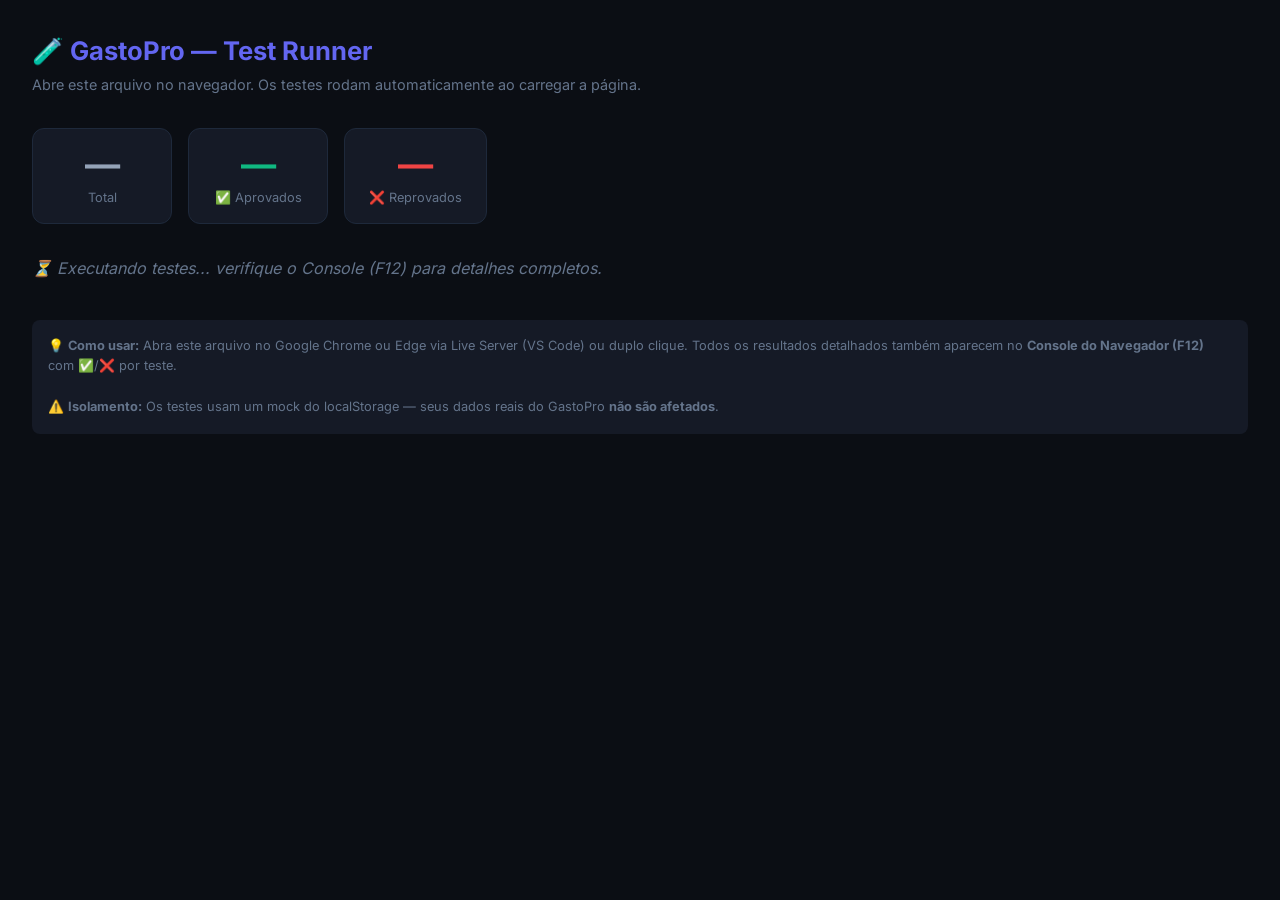
==== commit d902f043: "release: v4.51 loans tab" ====
--- a/tests/test-runner.html
+++ b/tests/test-runner.html
@@ -173,6 +173,7 @@
   <script src="../js/onboarding.js"></script>
   <script src="../js/data.js"></script>
   <script src="../js/categories.js"></script>
+  <script src="../js/loans.js"></script>
   <script src="../js/app.js"></script>
   <script src="../js/a11y.js"></script>
   <script src="../js/report.js"></script>
--- a/css/style.css
+++ b/css/style.css
@@ -129,7 +129,7 @@
 .drawer-section .account-desc,
 .drawer-section .user-data-description,
 .drawer-tip p,
-.usage-telemetry-setting small {
+.privacy-consent-setting small {
   color: var(--text-muted);
 }
 
@@ -401,7 +401,7 @@
 
 .skip-link {
   position: fixed;
-  top: 1rem;
+  top: calc(1rem + env(safe-area-inset-top, 0px));
   left: 1rem;
   z-index: 1000;
   padding: 0.75rem 1rem;
@@ -441,7 +441,7 @@
   top: 0;
   bottom: 0;
   left: 0;
-  padding: env(safe-area-inset-top) env(safe-area-inset-right) env(safe-area-inset-bottom) env(safe-area-inset-left);
+  padding: env(safe-area-inset-top, 0px) env(safe-area-inset-right) env(safe-area-inset-bottom) env(safe-area-inset-left);
   z-index: var(--layer-sidebar);
   transition: transform 0.3s cubic-bezier(0.16, 1, 0.3, 1);
 }
@@ -553,9 +553,9 @@
   display: flex;
   align-items: center;
   justify-content: flex-start;
-  gap: 0.7rem;
+  gap: 0.5rem;
   min-height: 60px;
-  padding: 0.65rem 0.75rem;
+  padding: 0.65rem 0.5rem;
   border-radius: var(--radius-md);
   background: var(--theme-background-transparent);
   border: 1px solid var(--theme-border-transparent);
@@ -571,6 +571,11 @@
   position: relative;
 }
 
+.nav-item > span:not(.nav-badge):not(.nav-import-badge) {
+  min-width: 0;
+  white-space: nowrap;
+}
+
 #navAdmin[hidden] {
   display: none;
 }
@@ -592,12 +597,12 @@
 }
 
 .nav-item.active {
-  background: linear-gradient(135deg, rgba(var(--theme-rgb-background-6366f1), 0.18), rgba(var(--theme-rgb-background-8b5cf6), 0.12));
+  background: var(--primary-strong);
   color: var(--theme-text-ffffff);
-  border-color: rgba(var(--theme-rgb-border-6366f1), 0.3);
+  border-color: var(--primary-strong);
 }
 .nav-item.active i {
-  color: var(--primary);
+  color: var(--theme-text-ffffff);
 }
 
 .nav-badge {
@@ -639,7 +644,7 @@
 .topbar {
   background: var(--bg-card);
   border-bottom: 1px solid var(--border);
-  padding: calc(0.9rem + env(safe-area-inset-top)) 2rem 0.9rem;
+  padding: calc(env(safe-area-inset-top, 0px) + 12px) 2rem 0.9rem;
   display: flex;
   align-items: center;
   justify-content: space-between;
@@ -647,7 +652,6 @@
   position: sticky;
   top: 0;
   z-index: 50;
-  backdrop-filter: blur(10px);
 }
 
 .topbar-right {
@@ -731,7 +735,7 @@
 .notifications-panel {
   position: fixed;
   z-index: var(--layer-notifications);
-  top: calc(env(safe-area-inset-top) + 4.5rem);
+  top: calc(env(safe-area-inset-top, 0px) + 4.5rem);
   left: max(0.75rem, env(safe-area-inset-left));
   right: max(0.75rem, env(safe-area-inset-right));
   display: flex;
@@ -977,6 +981,37 @@
   display: none;
 }
 
+.sidebar-footer .theme-toggle-btn {
+  width: 100%;
+  min-width: 0;
+  height: auto;
+  min-height: 48px;
+  padding: 0.65rem 0.5rem;
+  justify-content: flex-start;
+  gap: 0.5rem;
+  border: 1px solid var(--theme-border-transparent);
+  border-radius: var(--radius-md);
+  background: var(--theme-background-transparent);
+  color: var(--text-main);
+  font-size: 0.92rem;
+  text-align: left;
+}
+
+.sidebar-footer .theme-toggle-btn:hover {
+  background: var(--bg-card);
+  color: var(--text-main);
+  border-color: var(--border);
+}
+
+.sidebar-footer .theme-toggle-btn i {
+  flex: 0 0 22px;
+}
+
+.sidebar-footer .theme-toggle-label {
+  display: inline;
+  white-space: nowrap;
+}
+
 .drawer-action-btn.refreshing {
   opacity: 0.7;
   pointer-events: none;
@@ -1003,7 +1038,11 @@
   border: none;
   cursor: pointer;
   padding: 0;
-  flex: 0 0 auto;
+  flex: 0 0 44px;
+  width: 44px;
+  min-width: 44px;
+  height: 44px;
+  min-height: 44px;
   aspect-ratio: 1;
   display: flex;
   align-items: center;
@@ -1043,7 +1082,6 @@
   right: 0;
   bottom: 0;
   background: rgba(var(--theme-rgb-background-000000), 0.65);
-  backdrop-filter: blur(4px);
   z-index: var(--layer-profile-overlay);
   opacity: 0;
   visibility: hidden;
@@ -1194,36 +1232,31 @@
   outline-offset: 3px;
 }
 
-.avatar-gallery-label {
-  margin: 0;
-  color: var(--text-muted);
-  font-size: 0.8rem;
-  font-weight: 600;
-}
-
 .avatar-gallery {
-  display: grid;
-  grid-template-columns: repeat(4, minmax(0, 1fr));
-  gap: 0.45rem;
+  display: flex;
+  flex-wrap: wrap;
+  align-items: center;
+  gap: 0.5rem;
   width: 100%;
   min-width: 0;
 }
 
 .avatar-preset-option {
   display: flex;
-  flex-direction: column;
-  align-items: center;
-  justify-content: flex-start;
-  gap: 0.25rem;
+  flex-direction: row;
+  align-items: center;
+  justify-content: center;
+  gap: 0.5rem;
   min-width: 0;
-  min-height: 76px;
-  padding: 0.3rem 0.15rem;
+  min-height: 44px;
+  padding: 0.3rem 0.65rem;
   border: 1px solid var(--border);
   border-radius: var(--radius-sm);
   background: var(--bg-card);
   color: var(--text-main);
   cursor: pointer;
   font: inherit;
+  white-space: nowrap;
 }
 
 .avatar-preset-option[aria-pressed="true"] {
@@ -1233,9 +1266,9 @@
 
 .avatar-preset-option img {
   display: block;
-  width: 52px;
-  height: 52px;
-  flex: 0 0 52px;
+  width: 32px;
+  height: 32px;
+  flex: 0 0 32px;
   border: 2px solid var(--bg-card);
   border-radius: 50%;
   object-fit: cover;
@@ -1244,11 +1277,9 @@
 
 .avatar-preset-option span {
   display: block;
-  max-width: 100%;
-  color: var(--text-muted);
-  font-size: 0.6rem;
-  line-height: 1.2;
-  text-align: center;
+  color: var(--text-main);
+  font-size: 0.82rem;
+  line-height: 1.25;
   white-space: nowrap;
 }
 
@@ -1308,6 +1339,9 @@
 }
 
 .profile-name-label {
+  display: inline-flex;
+  align-items: center;
+  min-height: 44px;
   margin-bottom: 0.2rem;
   color: var(--text-muted);
   font-size: 0.78rem;
@@ -1394,6 +1428,106 @@
   gap: 0.65rem;
 }
 
+.diagnostic-details {
+  border: 1px solid var(--border);
+  border-radius: 0.65rem;
+  padding: 0.65rem;
+  background: var(--bg-input);
+}
+
+.app-update-notice {
+  align-items: center;
+  background: var(--bg-card);
+  border: 1px solid var(--primary);
+  border-radius: var(--radius-md);
+  color: var(--text-main);
+  display: flex;
+  flex-wrap: wrap;
+  gap: 0.75rem;
+  justify-content: space-between;
+  margin: 0.75rem 0;
+  padding: 0.75rem;
+}
+
+.app-update-notice[hidden] {
+  display: none;
+}
+
+.app-update-notice > span,
+.app-update-notice > button {
+  white-space: nowrap;
+}
+
+.app-update-notice > button {
+  min-height: 44px;
+}
+
+.diagnostic-details > summary {
+  min-height: 44px;
+  display: flex;
+  align-items: center;
+  cursor: pointer;
+  color: var(--text-main);
+  font-weight: 700;
+  line-height: 1.4;
+}
+
+.diagnostic-description,
+.diagnostic-status {
+  margin: 0.5rem 0;
+  color: var(--text-muted);
+  font-size: 0.85rem;
+  line-height: 1.5;
+  overflow-wrap: anywhere;
+}
+
+.diagnostic-actions {
+  display: grid;
+  grid-template-columns: repeat(auto-fit, minmax(min(100%, 140px), 1fr));
+  gap: 0.5rem;
+}
+
+.diagnostic-actions button {
+  min-height: 44px;
+  padding: 0.55rem 0.7rem;
+  white-space: normal;
+  line-height: 1.35;
+}
+
+.diagnostic-log-list {
+  display: grid;
+  gap: 0.55rem;
+  max-height: 22rem;
+  overflow: auto;
+  padding: 0;
+  list-style: none;
+}
+
+.diagnostic-log-entry,
+.diagnostic-log-empty {
+  min-width: 0;
+  padding: 0.6rem;
+  border: 1px solid var(--border);
+  border-radius: 0.5rem;
+  color: var(--text-main);
+  overflow-wrap: anywhere;
+}
+
+.diagnostic-log-entry strong {
+  display: block;
+  font-size: 0.82rem;
+  line-height: 1.45;
+  overflow-wrap: anywhere;
+}
+
+.diagnostic-log-entry pre {
+  margin: 0.35rem 0 0;
+  color: var(--text-muted);
+  font: 0.76rem/1.45 ui-monospace, SFMono-Regular, Consolas, monospace;
+  white-space: pre-wrap;
+  overflow-wrap: anywhere;
+}
+
 .drawer-subsection-title {
   margin: 0;
   color: var(--text-muted);
@@ -1405,10 +1539,6 @@
   margin: 0;
   color: var(--text-muted);
   font-size: 0.82rem;
-}
-
-.drawer-theme-toggle {
-  min-height: 60px;
 }
 
 .drawer-section-title {
@@ -1435,6 +1565,7 @@
   transition: all 0.2s;
   width: 100%;
   min-width: 0;
+  min-height: 44px;
 }
 
 .drawer-action-btn:hover {
@@ -1461,8 +1592,19 @@
   margin: -0.5rem 0 1.2rem;
 }
 
+.report-disclaimer {
+  color: var(--text-main);
+  font-size: 0.9rem;
+  font-weight: 600;
+  margin: 0 0 1rem;
+}
+
 .report-modal-content .form-group {
   margin-bottom: 1rem;
+}
+
+.report-modal-content .modal-actions > button {
+  flex: 1 1 8rem;
 }
 
 .report-details-option {
@@ -1541,13 +1683,13 @@
 
 .irreversible-actions {
   border-top: 1px solid var(--border);
-  padding-top: 0.9rem;
+  padding-top: 0.65rem;
 }
 
 .irreversible-actions-summary {
   display: flex;
   align-items: center;
-  gap: 0.9rem;
+  gap: 0.6rem;
   min-height: 44px;
   list-style: none;
   cursor: pointer;
@@ -1571,32 +1713,34 @@
   text-align: center;
 }
 
+.irreversible-actions-chevron {
+  flex: 0 0 20px;
+  width: 20px;
+  height: 20px;
+  color: var(--text-muted);
+  transition: transform 160ms ease;
+}
+
+.irreversible-actions[open] > .irreversible-actions-summary > .irreversible-actions-chevron {
+  transform: rotate(180deg);
+}
+
 .irreversible-action {
   display: flex;
   flex-direction: column;
   align-items: stretch;
-  gap: 0.55rem;
+  gap: 0.25rem;
   min-width: 0;
-  padding: 0.9rem 0 0.25rem;
+  padding: 0.35rem 0;
   border-top: 1px solid var(--border);
-  margin-top: 0.75rem;
-}
-
-.irreversible-action-copy h5 {
-  margin: 0 0 0.3rem;
-  color: var(--text-main);
-  font-size: 0.88rem;
-  line-height: 1.35;
-}
-
-.irreversible-action p {
+  margin-top: 0.35rem;
+}
+
+.irreversible-action-description {
   margin: 0;
   color: var(--text-muted);
-  font-size: 0.82rem;
-  line-height: 1.45;
-  overflow-wrap: normal;
-  word-break: normal;
-  hyphens: none;
+  font-size: 0.78rem;
+  line-height: 1.4;
 }
 
 .irreversible-action-button {
@@ -1604,9 +1748,11 @@
   align-items: center;
   justify-content: center;
   gap: 0.5rem;
-  width: 100%;
+  width: auto;
+  min-width: 0;
+  flex: 1 1 auto;
   min-height: 44px;
-  padding: 0.65rem 0.85rem;
+  padding: 0.5rem 0.65rem;
   border: 1px solid var(--border);
   border-radius: var(--radius-sm);
   background: var(--bg-card);
@@ -1617,6 +1763,7 @@
   overflow-wrap: normal;
   word-break: normal;
   hyphens: none;
+  white-space: nowrap;
 }
 
 .irreversible-action-button[data-risk-level="1"] {
@@ -1707,6 +1854,7 @@
   display: flex;
   align-items: center;
   gap: 0.6rem;
+  min-height: 44px;
   padding: 0.35rem 0.75rem;
   font-weight: 600;
   font-size: 0.95rem;
@@ -1826,8 +1974,10 @@
   background: var(--theme-background-transparent);
   border: none;
   color: var(--text-muted);
-  width: 32px;
-  height: 32px;
+  width: 44px;
+  min-width: 44px;
+  height: 44px;
+  min-height: 44px;
   border-radius: var(--radius-sm);
   display: flex;
   align-items: center;
@@ -1861,6 +2011,22 @@
 }
 .topbar-label { font-size: 0.82rem; color: var(--text-muted); }
 .topbar-value { font-size: 1rem; font-weight: 800; color: var(--text-main); }
+.topbar-balance-button {
+  min-height: 44px;
+  padding: 0.25rem 0.4rem;
+  border: 0;
+  border-radius: var(--radius-sm);
+  background: transparent;
+  cursor: pointer;
+  text-align: left;
+}
+.topbar-balance-button:focus-visible {
+  outline: 2px solid var(--primary);
+  outline-offset: 2px;
+}
+.wizard-account-field {
+  margin-bottom: 1rem;
+}
 .topbar-month-result {
   display: flex;
   align-items: baseline;
@@ -2248,6 +2414,82 @@
 }
 .debt-total-badge strong { color: var(--warning); }
 
+.debt-month-summary {
+  display: grid;
+  gap: 0.75rem;
+  color: var(--text-main);
+}
+
+.debt-month-breakdown {
+  background: var(--bg-input);
+  border: 1px solid var(--border);
+  border-radius: var(--radius-md);
+  padding: 0.35rem 1rem;
+}
+
+.debt-summary-row,
+.debt-cost-alert-heading {
+  display: flex;
+  align-items: center;
+  justify-content: space-between;
+  gap: 0.75rem;
+  min-width: 0;
+  padding: 0.65rem 0;
+}
+
+.debt-summary-row + .debt-summary-row {
+  border-top: 1px solid var(--border);
+}
+
+.debt-summary-label,
+.debt-summary-value,
+.debt-cost-alert-heading > * {
+  min-width: 0;
+  white-space: nowrap;
+}
+
+.debt-summary-label {
+  font-weight: 600;
+}
+
+.debt-summary-value {
+  text-align: right;
+  font-variant-numeric: tabular-nums;
+}
+
+.debt-summary-overdue .debt-summary-label {
+  color: var(--danger-text);
+}
+
+.debt-summary-total {
+  font-weight: 700;
+}
+
+.debt-cost-alert {
+  display: grid;
+  gap: 0.15rem;
+  padding: 0.75rem 1rem;
+  color: var(--text-main);
+  background: var(--bg-input);
+  border: 1px solid var(--border);
+  border-radius: var(--radius-md);
+}
+
+.debt-cost-alert p {
+  margin: 0;
+}
+
+.debt-cost-link {
+  display: inline-flex;
+  align-items: center;
+  min-height: 44px;
+  width: fit-content;
+  color: var(--text-main);
+  font-weight: 600;
+  text-decoration: underline;
+  text-underline-offset: 0.15em;
+}
+
 .debt-cards-grid {
   display: grid;
   grid-template-columns: repeat(auto-fit, minmax(min(100%, 260px), 1fr));
@@ -2298,6 +2540,25 @@
   justify-content: space-between;
   font-size: 0.75rem;
   color: var(--text-dim);
+}
+
+@media (max-width: 480px) {
+  .debt-summary-row,
+  .debt-cost-alert-heading {
+    align-items: flex-start;
+    flex-direction: column;
+    gap: 0.15rem;
+  }
+
+  .debt-summary-label,
+  .debt-summary-value,
+  .debt-cost-alert-heading > * {
+    white-space: normal;
+  }
+
+  .debt-summary-value {
+    text-align: left;
+  }
 }
 
 /* ================================================================
@@ -2309,9 +2570,12 @@
   border-radius: var(--radius-lg);
   padding: 1.4rem;
   box-shadow: var(--shadow);
-  display: flex;
   flex-direction: column;
   gap: 1.2rem;
+}
+
+.panel-box:not([hidden]) {
+  display: flex;
 }
 
 .panel-header {
@@ -2395,7 +2659,10 @@
   outline: none;
   transition: border-color 0.2s, box-shadow 0.2s;
   width: 100%;
-  min-height: 42px;
+  min-width: 0;
+  max-width: 100%;
+  min-height: 44px;
+  text-align: left;
   color-scheme: dark;
 }
 
@@ -2414,16 +2681,6 @@
 [data-theme="light"] select,
 [data-theme="light"] .wizard-input-date {
   color-scheme: light;
-}
-
-[data-theme="light"] .nav-item.active {
-  background: var(--primary-strong);
-  color: var(--theme-text-ffffff);
-  border-color: var(--primary-strong);
-}
-
-[data-theme="light"] .nav-item.active i {
-  color: var(--theme-text-ffffff);
 }
 
 [data-theme="light"] .sidebar-nav .nav-item:not(.active) {
@@ -2480,6 +2737,7 @@
 .btn-primary { background: var(--primary-strong); color: var(--theme-text-ffffff); }
 .btn-danger { background: var(--danger); color: var(--theme-text-ffffff); }
 .btn-secondary { background: var(--bg-input); color: var(--text-main); border: 1px solid var(--border); }
+#downloadCsvTemplateBtn { min-height: 44px; margin-top: 0.75rem; }
 .w-100 { width: 100%; }
 
 .payment-method-field {
@@ -2546,6 +2804,114 @@
   display: flex;
   flex-direction: column;
   gap: 0.5rem;
+}
+
+.control-center-item {
+  display: grid;
+  gap: 0.75rem;
+  min-width: 0;
+  padding: 1rem;
+  border: 1px solid var(--border);
+  border-radius: var(--radius-md);
+  background: var(--bg-input);
+}
+
+.control-center-item-heading {
+  display: flex;
+  align-items: flex-start;
+  justify-content: space-between;
+  gap: 0.75rem;
+  min-width: 0;
+}
+
+.control-center-item-title {
+  min-width: 0;
+  color: var(--text-main);
+  font-size: 1rem;
+  line-height: 1.4;
+  overflow-wrap: normal;
+  word-break: normal;
+}
+
+.control-center-item-amount {
+  flex: 0 0 auto;
+  color: var(--text-main);
+  font-size: 1rem;
+  white-space: nowrap;
+}
+
+.control-center-item-details,
+.control-center-item-actions {
+  display: flex;
+  flex-wrap: wrap;
+  align-items: center;
+  gap: 0.5rem 0.8rem;
+  min-width: 0;
+}
+
+.control-center-item-details {
+  color: var(--text-main);
+  font-size: 0.875rem;
+}
+
+.control-center-item-details > span {
+  max-width: 100%;
+  line-height: 1.5;
+  overflow-wrap: normal;
+  word-break: normal;
+}
+
+.control-center-item-details strong {
+  color: var(--text-main);
+}
+
+.control-center-item-actions {
+  justify-content: space-between;
+  padding-top: 0.25rem;
+  border-top: 1px solid var(--border);
+}
+
+.control-center-item-actions .card-item-actions {
+  margin-left: auto;
+}
+
+.control-center-item .control-center-action {
+  width: 48px;
+  height: 48px;
+  min-width: 48px;
+  min-height: 48px;
+}
+
+.control-center-item .btn-action-delete {
+  color: var(--danger);
+}
+
+.control-center-item .btn-action-edit {
+  color: var(--primary);
+}
+
+[data-theme="light"] .control-center-item .btn-action-edit {
+  color: var(--primary-strong);
+}
+
+.control-center-item .checkbox-paid-label,
+.control-center-item .badge-status-btn,
+.control-center-item .notification-action {
+  min-height: 48px;
+}
+
+.control-center-paid-toggle {
+  padding: 0.35rem 0.65rem;
+}
+
+.control-center-paid-toggle input {
+  width: 18px;
+  height: 18px;
+}
+
+.control-center-create {
+  min-height: 48px;
+  flex: 0 0 auto;
 }
 
 .manage-item-card {
@@ -2679,15 +3045,30 @@
 }
 
 .transaction-item-card .card-item-right {
-  display: flex;
-  align-items: center;
-  justify-content: space-between;
-  flex-wrap: wrap;
-  gap: 0.35rem;
+  display: grid;
+  grid-template-columns: minmax(0, 1fr);
+  align-items: stretch;
+  gap: 0.5rem;
   width: 100%;
   min-width: 0;
   padding-top: 0.5rem;
   border-top: 1px solid rgba(var(--theme-rgb-border-ffffff), 0.08);
+}
+
+.transaction-card-main-row {
+  display: grid;
+  grid-template-columns: minmax(0, 1fr) max-content max-content;
+  align-items: center;
+  gap: 0.5rem;
+  min-width: 0;
+}
+
+.transaction-card-status {
+  min-width: 0;
+}
+
+.transaction-card-action-row {
+  justify-content: flex-end;
 }
 
 .card-item-amount {
@@ -2921,6 +3302,16 @@
   font-size: 16px;
 }
 
+.first-entry-account-content input,
+.first-entry-account-content select {
+  min-height: 44px;
+}
+
+.first-entry-account-content .modal-actions {
+  display: grid;
+  grid-template-columns: minmax(0, 1fr);
+}
+
 .account-form-error {
   padding: 0.7rem 0.85rem;
   color: var(--danger);
@@ -2957,7 +3348,6 @@
 
 .contact-shortcut {
   min-height: 44px;
-  margin-top: 0.75rem;
 }
 
 .contact-panel {
@@ -3024,7 +3414,7 @@
 
 .feedback-notice {
   min-height: 1.25rem;
-  overflow-wrap: anywhere;
+  overflow-wrap: normal;
 }
 
 .feedback-notice-error { color: var(--danger); }
@@ -3044,7 +3434,7 @@
 }
 
 .feedback-guest a {
-  overflow-wrap: anywhere;
+  overflow-wrap: normal;
   color: var(--primary-text);
 }
 
@@ -3087,6 +3477,15 @@
   font-size: 0.85rem;
 }
 
+.admin-feedback-author,
+.admin-feedback-author-email {
+  color: var(--text-main);
+}
+
+.admin-feedback-author-email {
+  font-size: 0.875rem;
+}
+
 .feedback-status-badge {
   color: var(--warning);
 }
@@ -3098,7 +3497,7 @@
 .feedback-message-text {
   max-width: 100%;
   color: var(--text-main);
-  overflow-wrap: anywhere;
+  overflow-wrap: normal;
   white-space: pre-wrap;
 }
 
@@ -3116,26 +3515,82 @@
   color: var(--primary-text);
 }
 
+.feedback-reply time {
+  display: block;
+  margin-bottom: 0.5rem;
+  color: var(--text-muted);
+  font-size: 0.875rem;
+}
+
 .admin-panel,
 .admin-feedback-card {
   min-width: 0;
 }
 
+#view-admin .view-header-card {
+  border-left: 4px solid var(--primary-strong);
+}
+
+.admin-privacy-note {
+  display: flex;
+  align-items: flex-start;
+  gap: 0.65rem;
+  margin: 0 0 1rem;
+  padding: 0.8rem 1rem;
+  border: 1px solid var(--border);
+  border-left: 3px solid var(--primary-strong);
+  border-radius: var(--radius-md);
+  background: var(--bg-card);
+  color: var(--text-main);
+  line-height: 1.5;
+}
+
+.admin-privacy-note i {
+  flex: 0 0 auto;
+  margin-top: 0.15rem;
+  color: var(--primary-text);
+}
+
 .admin-panel[hidden],
 .admin-analytics-panel[hidden] {
   display: none !important;
 }
 
 .admin-panel-tabs {
-  display: flex;
-  flex-wrap: wrap;
-  gap: 0.6rem;
+  display: grid;
+  grid-template-columns: repeat(2, minmax(0, 1fr));
+  gap: 0.35rem;
   margin-bottom: 1rem;
-}
-
-.admin-panel-tabs .filter-btn[aria-selected="true"] {
-  border-color: var(--primary);
-  color: var(--primary-text);
+  padding: 0.35rem;
+  border: 1px solid var(--border);
+  border-radius: var(--radius-md);
+  background: var(--bg-card);
+}
+
+#view-admin .admin-panel-tabs .filter-btn {
+  min-width: 0;
+  min-height: 44px;
+  margin: 0;
+  border-color: transparent;
+  border-radius: var(--radius-sm);
+  color: var(--text-muted);
+  white-space: nowrap;
+}
+
+#view-admin .admin-panel-tabs .filter-btn[aria-selected="true"] {
+  border-color: var(--primary-strong);
+  background: var(--primary-strong);
+  color: var(--theme-text-ffffff);
+}
+
+#view-admin .panel-box.admin-panel {
+  padding: 1rem;
+  border: 1px solid var(--border);
+  border-radius: var(--radius-md);
+}
+
+#view-admin button {
+  min-height: 44px;
 }
 
 .admin-analytics-panel {
@@ -3148,23 +3603,36 @@
   justify-content: space-between;
   gap: 0.8rem;
   flex-wrap: wrap;
+  padding: 0.85rem;
+  border: 1px solid var(--border);
+  border-radius: var(--radius-md);
+  background: var(--bg-card);
 }
 
 .admin-analytics-toolbar p,
 .admin-analytics-caption {
+  min-width: 0;
   margin: 0;
   color: var(--text-dim);
   font-size: 0.85rem;
+  line-height: 1.5;
+}
+
+.admin-analytics-toolbar .admin-analytics-refresh,
+#view-admin .admin-feedback-filters .filter-btn {
+  min-height: 44px;
 }
 
 .admin-analytics-section {
   min-width: 0;
-  padding-top: 1rem;
-  border-top: 1px solid var(--border);
+  padding: 1rem;
+  border: 1px solid var(--border);
+  border-radius: var(--radius-md);
+  background: var(--bg-body);
 }
 
 .admin-analytics-section h3 {
-  margin: 0 0 0.75rem;
+  margin: 0 0 0.85rem;
   font-size: 1rem;
 }
 
@@ -3217,6 +3685,14 @@
   margin-top: 1rem;
 }
 
+.admin-analytics-columns > div {
+  min-width: 0;
+  padding: 0.9rem;
+  border: 1px solid var(--border);
+  border-radius: var(--radius-sm);
+  background: var(--bg-card);
+}
+
 .admin-analytics-list {
   margin: 0;
   padding: 0;
@@ -3229,12 +3705,54 @@
   gap: 0.75rem;
   padding: 0.55rem 0;
   border-bottom: 1px solid var(--border);
-  overflow-wrap: anywhere;
+  overflow-wrap: normal;
+  word-break: normal;
 }
 
 .admin-analytics-list li strong {
   flex: 0 0 auto;
   color: var(--text-main);
+}
+
+.admin-user-list {
+  margin: 0;
+  padding: 0;
+  list-style: none;
+}
+
+.admin-user-row {
+  display: flex;
+  flex-wrap: wrap;
+  align-items: flex-start;
+  justify-content: space-between;
+  gap: 0.75rem;
+  padding: 0.65rem 0;
+  border-bottom: 1px solid var(--border);
+  color: var(--text-main);
+}
+
+.admin-user-row > div {
+  display: grid;
+  gap: 0.2rem;
+  min-width: 0;
+  grid-template-columns: minmax(0, 1fr);
+}
+
+.admin-user-row > div > * {
+  min-width: 0;
+}
+
+.admin-user-row span,
+.admin-user-row small {
+  color: var(--text-muted);
+  overflow-wrap: normal;
+  word-break: normal;
+}
+
+.admin-user-row > span {
+  flex: 0 0 auto;
+  text-align: right;
+  white-space: nowrap;
 }
 
 .admin-analytics-empty {
@@ -3242,38 +3760,53 @@
   font-size: 0.85rem;
 }
 
-.usage-telemetry-setting {
-  display: flex;
-  align-items: flex-start;
+.privacy-consent-setting {
+  display: flex;
+  align-items: center;
   gap: 0.75rem;
+  min-height: 48px;
+  padding: 0.5rem 0;
   cursor: pointer;
 }
 
-.usage-telemetry-setting input {
+.privacy-consent-setting input {
   flex: 0 0 auto;
-  width: 1.15rem;
-  height: 1.15rem;
-  margin-top: 0.1rem;
+  width: 1.25rem;
+  height: 1.25rem;
   accent-color: var(--primary);
 }
 
-.usage-telemetry-setting span {
+.privacy-consent-setting span {
   display: flex;
   flex-direction: column;
   gap: 0.25rem;
 }
 
-.usage-telemetry-setting strong {
+.privacy-consent-setting strong {
   color: var(--text-main);
   font-size: 0.88rem;
 }
 
-.usage-telemetry-setting small {
+.privacy-consent-setting small {
   color: var(--text-dim);
   font-size: 0.78rem;
   line-height: 1.45;
 }
 
+.privacy-sync-status {
+  color: var(--text-muted);
+  font-size: 0.85rem;
+  line-height: 1.45;
+  margin: 0.25rem 0 0;
+}
+
+.auth-optional-consent-label {
+  min-height: 44px;
+  margin-top: 0.75rem;
+  padding-top: 0.75rem;
+  border-top: 1px solid var(--border);
+}
+
 .admin-feedback-filters {
   margin-bottom: 1rem;
 }
@@ -3281,7 +3814,7 @@
 .admin-feedback-notice {
   min-height: 1.25rem;
   margin-bottom: 0.75rem;
-  overflow-wrap: anywhere;
+  overflow-wrap: normal;
 }
 
 .admin-reply-editor {
@@ -3318,6 +3851,15 @@
 .admin-action-button,
 .admin-load-more {
   min-height: 44px;
+}
+
+.admin-feedback-card {
+  border-left: 3px solid var(--primary-strong);
+}
+
+.admin-feedback-card .feedback-message-heading .tag-badge,
+.admin-feedback-card .feedback-message-heading time {
+  white-space: nowrap;
 }
 
 .admin-load-more {
@@ -3334,7 +3876,6 @@
   right: 0;
   bottom: 0;
   background: rgba(var(--theme-rgb-background-000000), 0.75);
-  backdrop-filter: blur(5px);
   display: flex;
   align-items: center;
   justify-content: center;
@@ -3343,7 +3884,7 @@
   visibility: hidden;
   pointer-events: none;
   transition: opacity 0.25s ease, visibility 0s linear 0.25s;
-  padding: max(1rem, env(safe-area-inset-top)) max(1rem, env(safe-area-inset-right))
+  padding: max(1rem, env(safe-area-inset-top, 0px)) max(1rem, env(safe-area-inset-right))
     max(1rem, env(safe-area-inset-bottom)) max(1rem, env(safe-area-inset-left));
 }
 
@@ -3476,12 +4017,58 @@
 /* Chart */
 .chart-wrapper {
   position: relative;
-  height: 280px;
+  height: auto;
   width: 100%;
   min-width: 0;
   display: flex;
-  align-items: center;
-  justify-content: center;
+  flex-direction: column;
+  align-items: center;
+  gap: 0.75rem;
+}
+
+.category-chart-canvas {
+  position: relative;
+  flex: 0 0 220px;
+  width: min(100%, 420px);
+  height: 220px;
+}
+
+.category-chart-legend {
+  display: grid;
+  grid-template-columns: repeat(auto-fit, minmax(220px, 1fr));
+  gap: 0.45rem 0.75rem;
+  width: 100%;
+  margin: 0;
+  padding: 0;
+  list-style: none;
+}
+
+.category-chart-legend li {
+  display: flex;
+  align-items: center;
+  gap: 0.45rem;
+  min-width: 0;
+  min-height: 28px;
+  color: var(--text-muted);
+  font-size: 0.8rem;
+}
+
+.category-chart-legend-swatch {
+  flex: 0 0 12px;
+  width: 12px;
+  height: 12px;
+  border: 1px solid var(--border);
+  border-radius: 3px;
+}
+
+.category-chart-legend-name {
+  min-width: 0;
+  white-space: nowrap;
+}
+
+.category-chart-legend-percentage {
+  margin-left: auto;
+  white-space: nowrap;
 }
 
 .chart-empty {
@@ -3589,7 +4176,6 @@
   right: 0;
   bottom: 0;
   background: rgba(var(--theme-rgb-background-000000), 0.65);
-  backdrop-filter: blur(4px);
   z-index: var(--layer-sidebar-overlay);
   opacity: 0;
   visibility: hidden;
@@ -3618,7 +4204,11 @@
   color: var(--text-muted);
   font-size: 1.3rem;
   cursor: pointer;
-  padding: 0.3rem;
+  width: 44px;
+  min-width: 44px;
+  height: 44px;
+  min-height: 44px;
+  padding: 0;
   border-radius: var(--radius-sm);
   transition: color 0.2s;
 }
@@ -3628,6 +4218,23 @@
 
 /* Tablet & Smartphones (< 860px) */
 @media (max-width: 900px) {
+  .view-header-card {
+    flex-wrap: wrap;
+  }
+  .view-header-info {
+    flex: 1 1 100%;
+    min-width: 0;
+  }
+  .view-header-info > div {
+    min-width: 0;
+  }
+  .control-center-create {
+    width: 100%;
+  }
+  .control-center-item-heading {
+    flex-wrap: wrap;
+  }
+
   .sidebar {
     transform: translateX(-100%);
     box-shadow: none;
@@ -3655,14 +4262,16 @@
     display: flex;
     align-items: center;
     justify-content: center;
-    width: 38px;
-    height: 38px;
+    width: 44px;
+    min-width: 44px;
+    height: 44px;
+    min-height: 44px;
     border-radius: var(--radius-sm);
     background: var(--bg-input);
     border: 1px solid var(--border);
   }
   .topbar {
-    padding: calc(0.75rem + env(safe-area-inset-top))
+    padding: calc(env(safe-area-inset-top, 0px) + 12px)
       calc(1rem + env(safe-area-inset-right)) 0.75rem
       calc(1rem + env(safe-area-inset-left));
   }
@@ -3690,44 +4299,12 @@
     gap: 0.45rem;
     flex-shrink: 0;
   }
-  .sidebar .theme-toggle-btn {
-    width: 100%;
-    min-width: 0;
-    height: auto;
-    min-height: 44px;
-    padding: 0.85rem 1rem;
-    display: flex;
-    align-items: center;
-    justify-content: flex-start;
-    gap: 0.9rem;
-    border: 1px solid var(--theme-border-transparent);
-    border-radius: var(--radius-md);
-    background: var(--theme-background-transparent);
-    color: var(--text-main);
-    font-size: 0.92rem;
-    text-align: left;
-  }
-  .sidebar .theme-toggle-btn:hover {
-    background: var(--bg-card);
-    color: var(--text-main);
-    border-color: var(--border);
-  }
-  [data-theme] .sidebar-footer .nav-item.theme-toggle-btn:not(.active) {
-    color: var(--text-main);
-  }
-  .sidebar .theme-toggle-btn i {
-    width: 22px;
-    text-align: center;
-  }
-  .sidebar .theme-toggle-label {
-    display: inline;
-  }
 }
 
 /* Smartphones Compactos (< 560px - iPhone SE, Galaxy, telas de 360px a 480px) */
 @media (max-width: 560px) {
   .topbar {
-    padding: calc(0.65rem + env(safe-area-inset-top))
+    padding: calc(env(safe-area-inset-top, 0px) + 12px)
       calc(0.85rem + env(safe-area-inset-right)) 0.65rem
       calc(0.85rem + env(safe-area-inset-left));
     gap: 0.5rem;
@@ -3953,6 +4530,178 @@
   cursor: pointer;
 }
 
+.loan-form-grid {
+  grid-column: 1 / -1;
+  display: grid;
+  grid-template-columns: repeat(auto-fit, minmax(min(100%, 220px), 1fr));
+  gap: 0.75rem;
+  align-items: end;
+}
+
+.loan-form-grid input,
+.loan-form-grid select,
+.loan-conflict-preview button,
+.loan-card-actions button {
+  min-height: 44px;
+  font-size: 1rem;
+}
+
+.loan-form-grid > div,
+.loan-form-grid label {
+  min-width: 0;
+}
+
+.loan-form-grid input,
+.loan-form-grid select {
+  width: 100%;
+}
+
+.loan-form-actions {
+  grid-column: 1 / -1;
+  display: flex;
+  flex-wrap: wrap;
+  gap: 0.6rem;
+}
+
+.loan-form-error,
+.loan-form-grid .form-error,
+.loan-form-grid .form-hint {
+  grid-column: 1 / -1;
+  margin: 0;
+}
+
+.loan-list {
+  display: grid;
+  gap: 0.75rem;
+}
+
+.loan-card,
+.loan-conflict-item {
+  min-width: 0;
+  padding: 1rem;
+  border: 1px solid var(--border);
+  border-radius: var(--radius-md);
+  background: var(--bg-card);
+}
+
+.loan-card-heading {
+  display: flex;
+  align-items: flex-start;
+  justify-content: space-between;
+  gap: 0.75rem;
+}
+
+.loan-card-heading h4 {
+  overflow-wrap: anywhere;
+}
+
+.loan-card-heading p,
+.loan-card-details {
+  color: var(--text-muted);
+}
+
+.loan-status {
+  flex: 0 0 auto;
+  padding: 0.3rem 0.55rem;
+  border-radius: var(--radius-sm);
+  background: var(--warning-bg);
+  color: var(--warning);
+}
+
+.loan-status.is-paid {
+  background: var(--success-bg);
+  color: var(--success);
+}
+
+.loan-progress-track {
+  height: 0.65rem;
+  margin: 0.9rem 0;
+  overflow: hidden;
+  border-radius: 999px;
+  background: var(--bg-input);
+}
+
+.loan-progress-track span {
+  display: block;
+  height: 100%;
+  border-radius: inherit;
+  background: var(--success);
+}
+
+.loan-card-details {
+  display: grid;
+  grid-template-columns: repeat(auto-fit, minmax(min(100%, 190px), 1fr));
+  gap: 0.45rem 0.8rem;
+}
+
+.loan-card-details span,
+.loan-card-actions button,
+.loan-conflict-item {
+  overflow-wrap: anywhere;
+}
+
+.loan-card-actions,
+.loan-conflict-actions {
+  display: flex;
+  flex-wrap: wrap;
+  gap: 0.5rem;
+  margin-top: 0.9rem;
+}
+
+.loan-conflict-preview[hidden] {
+  display: none;
+}
+
+.loan-conflict-preview > p {
+  margin-top: 0.4rem;
+  color: var(--text-muted);
+}
+
+.loan-conflict-items {
+  display: grid;
+  gap: 0.6rem;
+  margin-top: 0.8rem;
+}
+
+.loan-conflict-choice {
+  display: grid;
+  grid-template-columns: 1.25rem minmax(0, 1fr);
+  align-items: start;
+  gap: 0.65rem;
+  cursor: pointer;
+}
+
+.loan-conflict-choice input {
+  width: 1.1rem;
+  height: 1.1rem;
+  margin-top: 0.2rem;
+}
+
+.loan-conflict-choice strong {
+  display: block;
+  margin-bottom: 0.2rem;
+}
+
+.loan-conflict-choice span {
+  display: block;
+  color: var(--text-muted);
+}
+
+.debt-card-loan-details {
+  display: grid;
+  gap: 0.35rem;
+  color: var(--text-main);
+  font-size: 0.875rem;
+}
+
+.debt-card-loan-details strong {
+  color: var(--text-main);
+}
+
+input[type="date"]::-webkit-datetime-edit {
+  text-align: left;
+}
+
 input[type="date"]::-webkit-calendar-picker-indicator,
 input[type="month"]::-webkit-calendar-picker-indicator {
   cursor: pointer;
@@ -4025,6 +4774,10 @@
   justify-content: center;
   gap: 0.85rem;
   margin-top: 1.75rem;
+}
+
+.confirm-actions > button[hidden] {
+  display: none;
 }
 
 .confirm-actions .btn-secondary,
@@ -4199,7 +4952,7 @@
     max-width: 100%;
     justify-content: center;
     white-space: normal;
-    overflow-wrap: anywhere;
+    overflow-wrap: normal;
   }
 
   .import-tabs,
@@ -4209,7 +4962,7 @@
 
   .import-tab-btn {
     white-space: normal;
-    overflow-wrap: anywhere;
+    overflow-wrap: normal;
   }
 }
 
@@ -4658,6 +5411,32 @@
   box-shadow: 0 2px 10px rgba(var(--theme-rgb-shadow-6366f1), 0.4);
 }
 
+.btn-auth-google {
+  width: 100%;
+  min-height: 46px;
+  margin: 0;
+  padding: 0.65rem 1rem;
+  border: 1px solid transparent;
+  border-radius: var(--radius-md);
+  background: var(--primary-strong);
+  color: var(--theme-text-ffffff);
+  font: inherit;
+  font-size: 0.95rem;
+  font-weight: 700;
+  cursor: pointer;
+  transition: background-color 0.2s ease, border-color 0.2s ease;
+}
+
+.btn-auth-google:hover:not(:disabled) {
+  background: var(--primary);
+  border-color: var(--primary);
+}
+
+.btn-auth-google:disabled {
+  cursor: wait;
+  opacity: 0.72;
+}
+
 /* Banner de Alerta */
 .auth-alert-banner {
   padding: 0.75rem 1rem;
@@ -4767,7 +5546,7 @@
   border: 1px solid var(--border);
   border-radius: var(--radius-md);
   color: var(--text-main);
-  font-size: 0.92rem;
+  font-size: 16px;
   transition: all 0.2s ease;
 }
 
@@ -4875,10 +5654,39 @@
   margin-top: 0.25rem;
 }
 
+.btn-auth-submit.btn-secondary {
+  background: var(--bg-input);
+  border: 1px solid var(--border);
+  color: var(--text-main);
+  box-shadow: none;
+}
+
+.auth-email-divider {
+  display: flex;
+  align-items: center;
+  gap: 0.75rem;
+  margin: 0.8rem 0 1.1rem;
+  color: var(--text-main);
+  font-size: 0.85rem;
+  font-weight: 600;
+}
+
+.auth-email-divider::before,
+.auth-email-divider::after {
+  content: '';
+  flex: 1;
+  border-bottom: 1px solid var(--border);
+}
+
 .btn-auth-submit:hover {
   transform: translateY(-1px);
   box-shadow: 0 6px 20px rgba(var(--theme-rgb-shadow-6366f1), 0.5);
   filter: brightness(1.05);
+}
+
+.btn-auth-submit.btn-secondary:hover {
+  border-color: var(--primary);
+  box-shadow: none;
 }
 
 .btn-auth-submit:active {
@@ -5011,6 +5819,15 @@
 
 .how-to-use-section {
   gap: 0.55rem;
+}
+
+.how-to-use-section > .irreversible-actions-summary .action-text {
+  min-width: 0;
+  flex: 1;
+}
+
+.how-to-use-section[open] > .irreversible-actions-summary > .irreversible-actions-chevron {
+  transform: rotate(180deg);
 }
 
 .how-to-use-topics {
@@ -5302,7 +6119,7 @@
 
 .import-fixed-rules li span {
   min-width: 0;
-  overflow-wrap: anywhere;
+  overflow-wrap: normal;
 }
 
 .import-fixed-rules p {
@@ -5330,6 +6147,17 @@
 .import-help > summary:focus-visible {
   outline: 2px solid var(--border-focus);
   outline-offset: 3px;
+}
+
+.import-due-day-summary {
+  margin: 0.75rem 0;
+  padding: 0.75rem 0.9rem;
+  border: 1px solid var(--border);
+  border-radius: var(--radius-sm);
+  background: var(--bg-card);
+  color: var(--text-main);
+  font-size: 0.9rem;
+  line-height: 1.45;
 }
 
 .import-help-icon {
@@ -5585,6 +6413,8 @@
 
 .import-preview-table {
   width: 100%;
+  min-width: 0;
+  max-width: 100%;
   border-collapse: collapse;
   font-size: 0.78rem;
 }
@@ -5624,7 +6454,7 @@
 }
 
 .import-preview-table .col-check {
-  width: 36px;
+  width: 44px;
   text-align: center;
 }
 
@@ -5654,13 +6484,55 @@
   font-weight: 700;
 }
 
+.import-due-day-field {
+  display: inline-flex;
+  flex-direction: column;
+  gap: 0.25rem;
+  margin-top: 0.4rem;
+  font-size: 1rem;
+}
+
+.import-due-day-input {
+  width: 5rem;
+  min-height: 44px;
+  padding: 0.45rem;
+  border: 1px solid var(--border);
+  border-radius: var(--radius-sm);
+  background: var(--bg-input);
+  color: var(--text-main);
+  font-size: 1rem;
+}
+
+.import-due-day-status {
+  color: var(--danger-text);
+  font-size: 0.875rem;
+  font-weight: 700;
+}
+
+.import-due-day-status[data-status="source"] {
+  color: var(--primary-text);
+}
+
+.import-due-day-warning {
+  display: block;
+  color: var(--text-muted);
+  font-size: 0.875rem;
+  white-space: normal;
+}
+
+.import-due-day-warning:empty {
+  display: none;
+}
+
 .import-preview-table .col-category select {
   background: var(--bg-input);
   border: 1px solid var(--border);
   border-radius: var(--radius-sm);
   color: var(--text-main);
-  font-size: 0.75rem;
-  padding: 0.25rem 0.4rem;
+  font-size: 1rem;
+  min-width: 44px;
+  min-height: 44px;
+  padding: 0.4rem;
   cursor: pointer;
   max-width: 130px;
 }
@@ -5674,8 +6546,10 @@
   border: 1px solid var(--border);
   border-radius: var(--radius-sm);
   color: var(--text-main);
-  font-size: 0.75rem;
-  padding: 0.25rem 0.4rem;
+  font-size: 1rem;
+  min-width: 44px;
+  min-height: 44px;
+  padding: 0.4rem;
   cursor: pointer;
 }
 
@@ -5731,11 +6605,20 @@
   font-size: 0.75rem;
 }
 
-.import-preview-table input[type="checkbox"] {
-  width: 15px;
-  height: 15px;
+.import-row-check-target {
+  display: inline-flex;
+  width: 44px;
+  min-width: 44px;
+  min-height: 44px;
+  align-items: center;
+  justify-content: center;
+  cursor: pointer;
+}
+
+.import-row-check-target input[type="checkbox"] {
+  width: 20px;
+  height: 20px;
   accent-color: var(--primary);
-  cursor: pointer;
 }
 
 /* Barra de ações do preview */
@@ -5960,7 +6843,9 @@
     border-radius: var(--radius-md) var(--radius-md) 0 0;
     max-height: 92vh;
   }
-
+}
+
+@media (max-width: 800px) {
   .import-preview-table-wrapper {
     overflow-x: hidden;
   }
@@ -6027,7 +6912,7 @@
     grid-area: desc;
     max-width: none;
     overflow: visible;
-    overflow-wrap: anywhere;
+    overflow-wrap: normal;
     text-overflow: clip;
     white-space: normal;
   }
@@ -7205,7 +8090,6 @@
 .chart-wrapper {
   width: 100%;
   min-width: 0;
-  height: 280px;
 }
 
 .import-preview-section,
@@ -7230,10 +8114,11 @@
 .confirm-actions > button {
   min-width: 0;
   max-width: 100%;
+  min-height: 44px;
 }
 
 .profile-drawer {
-  padding-top: env(safe-area-inset-top);
+  padding-top: env(safe-area-inset-top, 0px);
   padding-bottom: 0;
 }
 
@@ -7254,9 +8139,9 @@
   }
 }
 
-@media (max-width: 900px) {
+@media (max-width: 700px) {
   .app-footer {
-    margin-bottom: calc(10rem + env(safe-area-inset-bottom));
+    margin-bottom: calc(68px + env(safe-area-inset-bottom));
   }
 }
 
@@ -7344,7 +8229,6 @@
 
 .btn-icon:hover,
 .btn-action-edit,
-.nav-item.active i,
 .badge-tag,
 .badge-version,
 .current-month-display .caret-icon,
@@ -7704,6 +8588,147 @@
   box-shadow: var(--shadow);
 }
 
+.install-app-card {
+  display: flex;
+  align-items: center;
+  justify-content: space-between;
+  gap: 1rem;
+  min-width: 0;
+  padding: 1rem 1.1rem;
+  border: 1px solid var(--border);
+  border-radius: var(--radius-lg);
+  background: var(--bg-card);
+  color: var(--text-main);
+  box-shadow: var(--shadow);
+}
+
+.install-app-card[hidden],
+.install-app-ios-steps[hidden],
+.install-app-primary[hidden] {
+  display: none;
+}
+
+.install-app-content,
+.install-app-copy,
+.install-app-step {
+  display: flex;
+  align-items: center;
+  min-width: 0;
+}
+
+.install-app-content {
+  gap: 0.85rem;
+}
+
+.install-app-mark {
+  display: grid;
+  flex: 0 0 44px;
+  width: 44px;
+  height: 44px;
+  place-items: center;
+  border-radius: 12px;
+  background: var(--primary-bg);
+  color: var(--primary-text);
+}
+
+.install-app-mark svg,
+.install-app-step svg {
+  width: 22px;
+  height: 22px;
+  fill: none;
+  stroke: currentColor;
+  stroke-linecap: round;
+  stroke-linejoin: round;
+  stroke-width: 1.8;
+}
+
+.install-app-copy {
+  flex: 1 1 auto;
+  flex-wrap: wrap;
+  gap: 0.2rem 0.75rem;
+}
+
+.install-app-copy h2,
+.install-app-copy p {
+  margin: 0;
+}
+
+.install-app-copy h2 {
+  color: var(--text-main);
+  font-size: 1rem;
+}
+
+.install-app-copy p {
+  color: var(--text-muted);
+  font-size: 0.9rem;
+}
+
+.install-app-ios-steps {
+  flex-basis: 100%;
+  display: grid;
+  gap: 0.35rem;
+  margin-top: 0.35rem;
+}
+
+.install-app-step {
+  gap: 0.45rem;
+  color: var(--text-main);
+  font-size: 0.88rem;
+}
+
+.install-app-step svg {
+  flex: 0 0 22px;
+  color: var(--primary-text);
+}
+
+.install-app-step-number {
+  display: grid;
+  flex: 0 0 22px;
+  width: 22px;
+  height: 22px;
+  place-items: center;
+  border-radius: 50%;
+  background: var(--primary-bg);
+  color: var(--primary-text);
+  font-size: 0.78rem;
+  font-weight: 700;
+}
+
+.install-app-actions {
+  display: flex;
+  flex: 0 0 auto;
+  align-items: center;
+  gap: 0.5rem;
+}
+
+.install-app-actions button {
+  min-width: 44px;
+  min-height: 44px;
+  padding: 0.55rem 0.85rem;
+  border: 1px solid var(--border);
+  border-radius: 10px;
+  font: inherit;
+  font-size: 0.9rem;
+  font-weight: 650;
+  cursor: pointer;
+}
+
+.install-app-dismiss {
+  background: var(--bg-card);
+  color: var(--text-main);
+}
+
+.install-app-primary {
+  border-color: var(--primary-strong);
+  background: var(--primary-strong);
+  color: #ffffff;
+}
+
+.install-app-actions button:focus-visible {
+  outline: 2px solid var(--primary-text);
+  outline-offset: 2px;
+}
+
 .dashboard-highlight-value {
   display: grid;
   gap: 0.35rem;
@@ -7716,10 +8741,23 @@
   font-weight: 600;
 }
 
-.dashboard-highlight-value strong {
+.dashboard-highlight-value .dashboard-balance-action {
+  min-width: 0;
+  min-height: 44px;
+  padding: 0;
+  border: 0;
+  background: transparent;
+  font: inherit;
   font-size: 1.5rem;
   line-height: 1.15;
-  min-width: 0;
+  text-align: left;
+  white-space: normal;
+  justify-content: flex-start;
+}
+
+.dashboard-balance-action:focus-visible {
+  outline: 2px solid var(--primary);
+  outline-offset: 3px;
   max-width: 100%;
   white-space: nowrap;
 }
@@ -7797,14 +8835,14 @@
 @media (max-width: 700px) {
   .topbar {
     display: grid;
-    grid-template-columns: 40px minmax(0, 1fr) auto;
+    grid-template-columns: 44px minmax(0, 1fr) auto;
     grid-template-areas:
       "menu brand actions"
       "month month month";
     align-items: center;
     column-gap: 0.3rem;
     row-gap: 0.2rem;
-    padding: calc(0.45rem + env(safe-area-inset-top))
+    padding: calc(env(safe-area-inset-top, 0px) + 12px)
       calc(0.75rem + env(safe-area-inset-right)) 0.65rem
       calc(0.75rem + env(safe-area-inset-left));
   }
@@ -7820,7 +8858,8 @@
     align-items: center;
     justify-self: center;
     gap: 0.45rem;
-    min-width: 0;
+    min-width: 44px;
+    min-height: 44px;
     max-width: 100%;
     padding: 0.25rem 0.4rem;
     border: 0;
@@ -7853,11 +8892,11 @@
   .topbar .menu-toggle-btn,
   .topbar .notifications-trigger,
   .topbar .user-avatar-btn {
-    width: 40px;
-    min-width: 40px;
-    height: 40px;
-    min-height: 40px;
-    flex: 0 0 40px;
+    width: 44px;
+    min-width: 44px;
+    height: 44px;
+    min-height: 44px;
+    flex: 0 0 44px;
   }
 
   .month-selector-bar {
@@ -7868,7 +8907,7 @@
     max-width: 100%;
     min-width: 0;
     margin: 0 auto;
-    min-height: 40px;
+    min-height: 44px;
     padding: 0 0.2rem;
     border: 1px solid var(--border);
     border-radius: 999px;
@@ -7876,17 +8915,17 @@
   }
 
   .month-selector-bar .btn-icon {
-    width: 36px;
-    min-width: 36px;
-    height: 36px;
-    min-height: 36px;
+    width: 44px;
+    min-width: 44px;
+    height: 44px;
+    min-height: 44px;
     padding: 0;
-    flex: 0 0 36px;
+    flex: 0 0 44px;
   }
 
   .current-month-display {
     min-width: 120px;
-    min-height: 36px;
+    min-height: 44px;
     justify-content: center;
     padding: 0.15rem 0.4rem;
     color: var(--text-main);
@@ -7923,7 +8962,28 @@
     padding: 0.9rem;
   }
 
-  .dashboard-highlight-value strong {
+  .install-app-card {
+    align-items: flex-start;
+    flex-direction: column;
+    gap: 0.65rem;
+    padding: 0.85rem;
+  }
+
+  .install-app-content {
+    align-items: flex-start;
+  }
+
+  .install-app-copy {
+    align-items: flex-start;
+    flex-direction: column;
+    gap: 0.2rem;
+  }
+
+  .install-app-actions {
+    align-self: flex-end;
+  }
+
+  .dashboard-highlight-value .dashboard-balance-action {
     font-size: clamp(1.3rem, 7.2vw, 2.1rem);
   }
 
@@ -8100,9 +9160,8 @@
     font-size: 1.25rem;
   }
 
-  .mobile-brand,
   .mobile-brand span,
-  .dashboard-highlight-value strong,
+  .dashboard-highlight-value .dashboard-balance-action,
   .kpi-title,
   .kpi-badge,
   .kpi-value,
@@ -8175,14 +9234,14 @@
     flex-wrap: nowrap;
     min-height: 56px;
     gap: 0.4rem;
-    padding: max(0.25rem, env(safe-area-inset-top))
+    padding: calc(env(safe-area-inset-top, 0px) + 12px)
       max(0.5rem, env(safe-area-inset-right)) 0.25rem
       max(0.5rem, env(safe-area-inset-left));
   }
 
   .topbar-left {
-    flex: 0 0 40px;
-    min-width: 40px;
+    flex: 0 0 44px;
+    min-width: 44px;
   }
 
   .mobile-brand,
@@ -8200,10 +9259,11 @@
   }
 
   .month-selector-bar .btn-icon {
-    width: 32px;
-    min-width: 32px;
-    height: 32px;
-    flex: 0 0 32px;
+    width: 44px;
+    min-width: 44px;
+    height: 44px;
+    min-height: 44px;
+    flex: 0 0 44px;
   }
 
   .current-month-display {
@@ -8269,7 +9329,7 @@
   }
 
   .sidebar-nav .nav-item {
-    min-height: 40px;
+    min-height: 44px;
     gap: 0.55rem;
     padding: 0.45rem 0.65rem;
     font-size: 0.82rem;
@@ -8287,52 +9347,11 @@
 
 @media (max-width: 700px) {
   .topbar {
-    grid-template-columns: 40px minmax(0, 1fr) auto;
+    grid-template-columns: 44px minmax(0, 1fr) auto;
     min-height: 0;
   }
 
   .topbar-left {
-    min-width: 40px;
-  }
-
-  .topbar .menu-toggle-btn,
-  .topbar .notifications-trigger,
-  .topbar .user-avatar-btn {
-    width: 40px;
-    min-width: 40px;
-    height: 40px;
-    min-height: 40px;
-    flex: 0 0 40px;
-  }
-
-  .topbar .menu-toggle-btn i,
-  .topbar .notifications-trigger i {
-    font-size: 22px;
-  }
-
-  .topbar .user-avatar-btn .user-avatar-sm {
-    width: 40px;
-    height: 40px;
-  }
-
-  .mobile-brand {
-    font-size: 1rem;
-    font-weight: 800;
-  }
-
-  .mobile-brand img {
-    width: 30px;
-    height: 30px;
-  }
-}
-
-@media (max-width: 900px) and (max-height: 500px) and (orientation: landscape) {
-  .topbar {
-    min-height: 56px;
-  }
-
-  .topbar-left {
-    flex-basis: 44px;
     min-width: 44px;
   }
 
@@ -8350,4 +9369,45 @@
   .topbar .notifications-trigger i {
     font-size: 22px;
   }
-}
+
+  .topbar .user-avatar-btn .user-avatar-sm {
+    width: 44px;
+    height: 44px;
+  }
+
+  .mobile-brand {
+    font-size: 1rem;
+    font-weight: 800;
+  }
+
+  .mobile-brand img {
+    width: 30px;
+    height: 30px;
+  }
+}
+
+@media (max-width: 900px) and (max-height: 500px) and (orientation: landscape) {
+  .topbar {
+    min-height: 56px;
+  }
+
+  .topbar-left {
+    flex-basis: 44px;
+    min-width: 44px;
+  }
+
+  .topbar .menu-toggle-btn,
+  .topbar .notifications-trigger,
+  .topbar .user-avatar-btn {
+    width: 44px;
+    min-width: 44px;
+    height: 44px;
+    min-height: 44px;
+    flex: 0 0 44px;
+  }
+
+  .topbar .menu-toggle-btn i,
+  .topbar .notifications-trigger i {
+    font-size: 22px;
+  }
+}
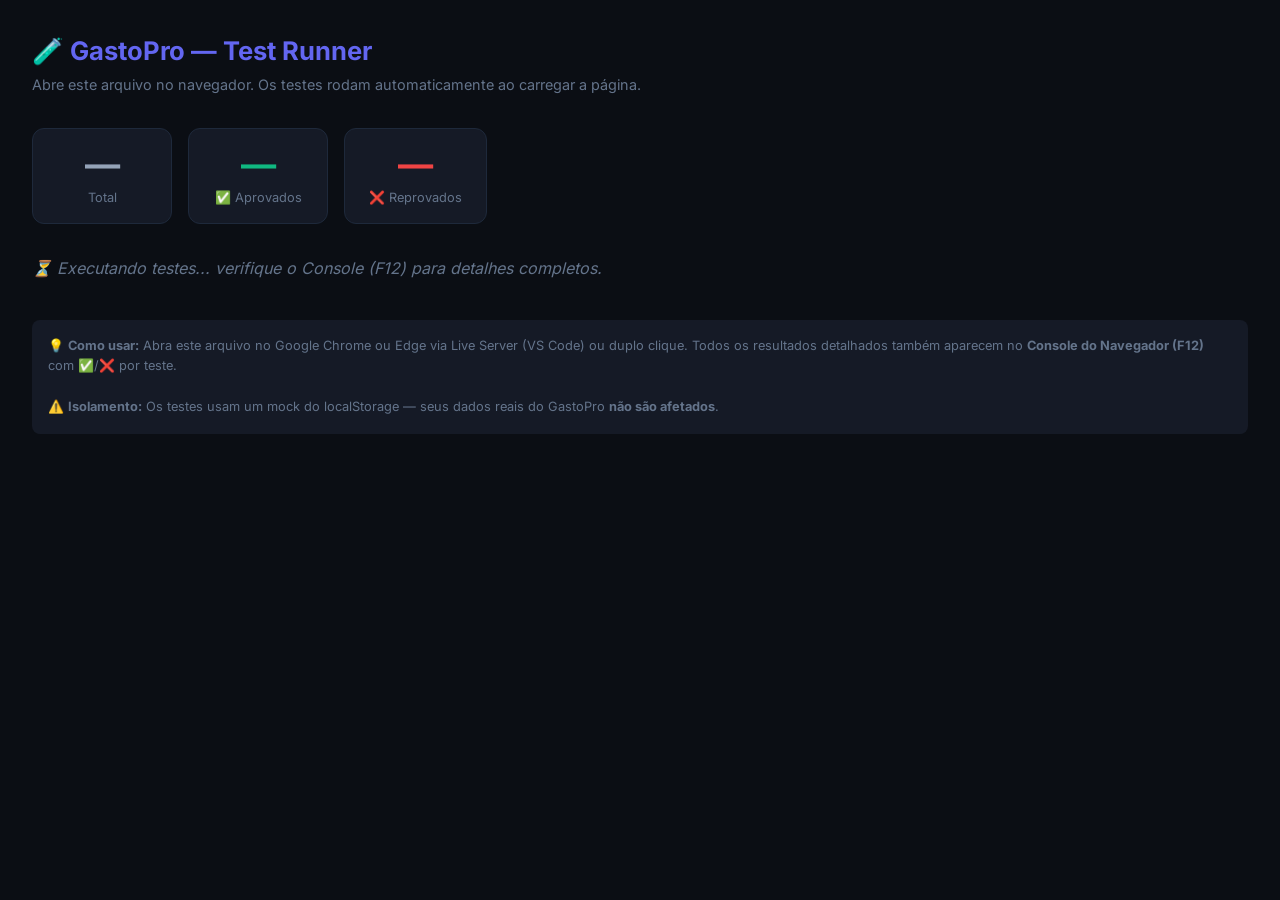
==== commit c93a26d4: "feat: melhorias de interface, correcao do toast e expansao dos testes - Corrige container #toast com" ====
--- a/tests/test-runner.html
+++ b/tests/test-runner.html
@@ -117,6 +117,32 @@
 
     .loading-msg { color: #64748b; font-style: italic; }
   </style>
+  <script>
+    (function() {
+      const origLog = console.log;
+      const origErr = console.error;
+      function send(type, args) {
+        try {
+          const text = args.map(a => typeof a === 'object' ? JSON.stringify(a) : String(a)).join(' ');
+          fetch('/log?type=' + encodeURIComponent(type), { method: 'POST', body: text }).catch(() => {});
+        } catch {}
+      }
+      console.log = function(...args) {
+        origLog.apply(console, args);
+        send('log', args);
+      };
+      console.error = function(...args) {
+        origErr.apply(console, args);
+        send('error', args);
+      };
+      window.addEventListener('error', e => {
+        send('uncaught', [e.message, e.filename + ':' + e.lineno]);
+      });
+      window.addEventListener('unhandledrejection', e => {
+        send('unhandledrejection', [e.reason ? e.reason.message || e.reason : 'unknown']);
+      });
+    })();
+  </script>
 </head>
 <body>
 
@@ -155,6 +181,42 @@
     Todos os resultados detalhados também aparecem no <strong>Console do Navegador (F12)</strong> com ✅/❌ por teste.
     <br /><br />
     ⚠️ <strong>Isolamento:</strong> Os testes usam um mock do localStorage — seus dados reais do GastoPro <strong>não são afetados</strong>.
+  </div>
+
+  <div id="wizardTestFixture" hidden>
+    <button id="sidebarWizardBtn" type="button"></button>
+    <div id="wizardModal">
+      <div id="wStep1"></div><div id="wStep2"></div><div id="wStep3"></div><div id="wStep4"></div>
+      <div id="wLine1"></div><div id="wLine2"></div><div id="wLine3"></div>
+      <div id="wDot1"></div><div id="wDot2"></div><div id="wDot3"></div><div id="wDot4"></div>
+      <div id="wPanel1">
+        <div id="wizardIncomeList"></div>
+        <input id="wIncomeDesc" /><input id="wIncomeAmount" /><input id="wIncomeDate" />
+        <button id="wAddIncomeBtn" type="button"></button>
+      </div>
+      <div id="wPanel2">
+        <div id="wizardFixedChecklist"></div><div id="wizardFixedList"></div>
+        <input id="wFixedDesc" /><input id="wFixedAmount" /><input id="wFixedDay" />
+        <button id="wAddFixedBtn" type="button"></button>
+      </div>
+      <div id="wPanel3">
+        <div id="wizardCategoryGrid"></div><div id="wizardVarList"></div>
+        <input id="wVarDesc" /><input id="wVarAmount" /><input id="wVarDay" />
+        <button id="wAddVarBtn" type="button"></button>
+      </div>
+      <div id="wPanel4">
+        <div class="wizard-account-field"><select id="wizardAccount" class="account-select"></select></div>
+        <span id="wResIncome"></span><span id="wResExpense"></span><span id="wResBalance"></span>
+        <span id="wRulePctFixed"></span><span id="wRulePctVar"></span><span id="wRulePctSave"></span>
+        <div id="wRuleBarFixed"></div><div id="wRuleBarVar"></div><div id="wRuleBarSave"></div>
+        <span id="wizardResultEmoji"></span><span id="wizardResultTitle"></span>
+        <span id="wizardResultSubtitle"></span><div id="wizardDiagnosisBanner"></div>
+        <i id="wizardDiagnosisIcon"></i><span id="wizardDiagnosisText"></span>
+      </div>
+      <button id="closeWizardBtn" type="button"></button>
+      <button id="wizardBackBtn" type="button"></button>
+      <button id="wizardNextBtn" type="button"></button>
+    </div>
   </div>
 
   <!--
@@ -176,7 +238,9 @@
   <script src="../js/loans.js"></script>
   <script src="../js/app.js"></script>
   <script src="../js/a11y.js"></script>
+  <script src="../js/xlsx-writer.js"></script>
   <script src="../js/report.js"></script>
+  <script src="../js/simulator.js"></script>
   <script src="../js/importer.js"></script>
   <script src="../js/cache-assets.js"></script>
   <script src="gastopro.test.js"></script>
--- a/css/style.css
+++ b/css/style.css
@@ -1584,7 +1584,19 @@
 }
 
 .report-modal-content {
-  max-width: min(520px, calc(100% - 2rem));
+  max-width: min(940px, calc(100% - 2rem));
+  max-height: calc(100vh - 2rem);
+  overflow-y: auto;
+}
+
+#reportPreview[hidden] {
+  display: none;
+}
+
+.report-modal-content input,
+.report-modal-content select,
+.report-modal-content textarea {
+  font-size: 16px;
 }
 
 .report-modal-description {
@@ -1605,6 +1617,7 @@
 
 .report-modal-content .modal-actions > button {
   flex: 1 1 8rem;
+  min-height: 44px;
 }
 
 .report-details-option {
@@ -1622,6 +1635,251 @@
 .report-error {
   color: var(--danger-text);
   margin: 0.5rem 0;
+}
+
+.report-preview {
+  display: grid;
+  gap: 1rem;
+  color: var(--text-main);
+}
+
+.report-preview-summary {
+  display: grid;
+  gap: 0.75rem;
+}
+
+.report-preview-totals {
+  display: grid;
+  grid-template-columns: repeat(4, minmax(0, 1fr));
+  gap: 0.75rem;
+}
+
+.report-preview-totals > span,
+.report-preview-columns > section {
+  min-width: 0;
+  padding: 0.8rem;
+  border: 1px solid var(--border-focus);
+  border-radius: var(--radius-md);
+  background: var(--bg-card);
+  color: var(--text-main);
+}
+
+.report-preview-totals strong {
+  display: block;
+  margin-top: 0.3rem;
+  color: var(--text-main);
+  font-variant-numeric: tabular-nums;
+}
+
+.report-preview-columns {
+  display: grid;
+  grid-template-columns: repeat(2, minmax(0, 1fr));
+  gap: 0.75rem;
+}
+
+.report-preview-columns h4,
+.report-preview > h4 {
+  margin: 0 0 0.5rem;
+  color: var(--text-main);
+}
+
+.report-preview-columns ul {
+  display: grid;
+  gap: 0.35rem;
+  margin: 0;
+  padding: 0;
+  list-style: none;
+}
+
+.report-preview-columns li {
+  display: flex;
+  justify-content: space-between;
+  gap: 0.75rem;
+  color: var(--text-main);
+}
+
+.report-preview-columns li strong {
+  flex: 0 0 auto;
+  font-variant-numeric: tabular-nums;
+}
+
+.report-preview-entry-count,
+.report-preview-note {
+  color: var(--text-muted);
+  line-height: 1.5;
+}
+
+.report-preview-table-wrap {
+  max-width: 100%;
+  overflow-x: auto;
+  border: 1px solid var(--border-focus);
+  border-radius: var(--radius-md);
+}
+
+.report-preview-table {
+  width: 100%;
+  border-collapse: collapse;
+  color: var(--text-main);
+  font-size: 0.88rem;
+}
+
+.report-preview-table th,
+.report-preview-table td {
+  padding: 0.65rem;
+  border-bottom: 1px solid var(--border-focus);
+  text-align: left;
+  vertical-align: top;
+  overflow-wrap: normal;
+  word-break: normal;
+}
+
+.report-preview-table th {
+  background: var(--bg-card);
+  font-weight: 700;
+}
+
+.report-preview-actions {
+  flex-wrap: wrap;
+}
+
+.report-preview-actions > button {
+  min-height: 44px;
+}
+
+.report-preview-actions > .btn-secondary {
+  border: 1px solid var(--primary-text);
+  color: var(--primary-text);
+}
+
+.report-preview-actions > button:focus-visible {
+  outline: 3px solid var(--border-focus);
+  outline-offset: 2px;
+}
+
+@media (max-width: 600px) {
+  .report-preview-totals {
+    grid-template-columns: repeat(2, minmax(0, 1fr));
+  }
+
+  .report-preview-columns {
+    grid-template-columns: minmax(0, 1fr);
+  }
+}
+
+.simulator-disclaimer,
+.simulator-empty {
+  padding: 0.85rem 1rem;
+  border: 1px solid var(--border-focus);
+  border-radius: var(--radius-md);
+  background: var(--bg-card);
+  color: var(--text-main);
+  line-height: 1.5;
+}
+
+.simulator-grid {
+  display: grid;
+  grid-template-columns: repeat(2, minmax(0, 1fr));
+  align-items: start;
+  gap: 1rem;
+}
+
+.simulator-panel {
+  display: grid;
+  gap: 1rem;
+  min-width: 0;
+  align-content: start;
+}
+
+.simulator-panel form {
+  display: grid;
+  gap: 0.6rem;
+}
+
+.simulator-panel label {
+  color: var(--text-main);
+  font-weight: 600;
+}
+
+.simulator-panel input,
+.simulator-panel select {
+  width: 100%;
+  min-width: 0;
+  min-height: 44px;
+  padding: 0.65rem 0.75rem;
+  border: 1px solid var(--border-focus);
+  border-radius: var(--radius-sm);
+  background: var(--bg-input);
+  color: var(--text-main);
+  font: inherit;
+  font-size: 16px;
+}
+
+.simulator-panel input:focus-visible,
+.simulator-panel select:focus-visible,
+.simulator-action-btn:focus-visible {
+  outline: 3px solid var(--border-focus);
+  outline-offset: 2px;
+}
+
+.simulator-action-btn {
+  width: 100%;
+  min-height: 44px;
+  margin-top: 0.35rem;
+}
+
+.simulator-result {
+  display: grid;
+  gap: 0.75rem;
+  color: var(--text-main);
+}
+
+.simulator-result-comparison {
+  display: grid;
+  grid-template-columns: repeat(2, minmax(0, 1fr));
+  gap: 0.75rem;
+}
+
+.simulator-result-card {
+  min-width: 0;
+  padding: 0.85rem;
+  border: 1px solid var(--border-focus);
+  border-radius: var(--radius-md);
+  background: var(--bg-card);
+  color: var(--text-main);
+}
+
+.simulator-result-card h4 {
+  margin: 0 0 0.4rem;
+  color: var(--text-main);
+}
+
+.simulator-result-card p,
+.simulator-result-note {
+  margin: 0;
+  color: var(--text-main);
+  line-height: 1.5;
+}
+
+.simulator-result-note {
+  color: var(--text-muted);
+}
+
+.simulator-chart-wrap {
+  position: relative;
+  width: 100%;
+  height: 260px;
+  min-width: 0;
+}
+
+.simulator-chart-wrap canvas {
+  max-width: 100%;
+}
+
+@media (max-width: 760px) {
+  .simulator-grid,
+  .simulator-result-comparison {
+    grid-template-columns: minmax(0, 1fr);
+  }
 }
 
 .btn-danger-action:hover {
@@ -2276,6 +2534,21 @@
   color: var(--text-dim);
 }
 
+.kpi-paid-summary {
+  display: flex;
+  align-items: baseline;
+  gap: 0.4rem;
+  min-width: 0;
+  font-size: 0.78rem;
+  color: var(--text-muted);
+}
+
+.kpi-paid-summary strong {
+  min-width: 0;
+  font-size: 0.95rem;
+  font-weight: 700;
+}
+
 .text-success { color: var(--success); }
 .text-warning { color: var(--warning); }
 .text-danger { color: var(--danger-text); }
@@ -2909,9 +3182,90 @@
   height: 18px;
 }
 
+.entry-filter-grid,
+.transfer-form {
+  display: grid;
+  grid-template-columns: repeat(4, minmax(0, 1fr));
+  align-items: end;
+  gap: 0.75rem;
+  min-width: 0;
+  margin-bottom: 1rem;
+}
+
+.entry-filter-grid > div,
+.transfer-form > div {
+  display: grid;
+  gap: 0.35rem;
+  min-width: 0;
+}
+
+.entry-filter-grid input,
+.entry-filter-grid select,
+.transfer-form input,
+.transfer-form select {
+  width: 100%;
+  min-width: 0;
+  min-height: 44px;
+}
+
+.entry-filter-reset {
+  min-height: 44px;
+}
+
+.entry-filter-hint,
+.transfer-form-hint,
+.transfer-form-error {
+  grid-column: 1 / -1;
+  margin: 0;
+}
+
+.entry-search-count {
+  margin: 0 0 0.25rem;
+  color: var(--text-muted);
+  font-size: 0.875rem;
+}
+
+.transfer-panel {
+  margin-top: 1rem;
+}
+
+.transfer-form {
+  grid-template-columns: repeat(2, minmax(0, 1fr));
+}
+
+.transfer-description {
+  grid-column: 1 / 2;
+}
+
+.transfer-form .form-btn-align {
+  grid-column: 2 / 3;
+}
+
+.transfer-form .form-btn-align button {
+  min-height: 44px;
+}
+
 .control-center-create {
   min-height: 48px;
   flex: 0 0 auto;
+}
+
+@media (max-width: 700px) {
+  .entry-filter-grid {
+    grid-template-columns: repeat(2, minmax(0, 1fr));
+  }
+}
+
+@media (max-width: 420px) {
+  .entry-filter-grid,
+  .transfer-form {
+    grid-template-columns: minmax(0, 1fr);
+  }
+
+  .transfer-description,
+  .transfer-form .form-btn-align {
+    grid-column: 1;
+  }
 }
 
 .manage-item-card {
@@ -3279,6 +3633,41 @@
 .account-balance-amount {
   color: var(--text-main);
   font-size: 1.1rem;
+}
+
+.balance-check-notice {
+  display: grid;
+  gap: 0.5rem;
+  grid-column: 1 / -1;
+  min-width: 0;
+  margin-top: 0;
+  padding: 0.75rem;
+  border: 1px solid var(--border);
+  border-radius: var(--radius-sm);
+  background: var(--bg-card);
+  color: var(--text-main);
+  font-size: 1rem;
+  line-height: 1.45;
+  overflow-wrap: normal;
+  word-break: normal;
+  hyphens: none;
+}
+
+.balance-check-notice-copy {
+  min-width: 0;
+}
+
+.balance-check-actions {
+  display: flex;
+  min-width: 0;
+  flex-wrap: wrap;
+  gap: 0.5rem;
+}
+
+.balance-check-actions button {
+  min-width: 44px;
+  height: 45px;
+  min-height: 45px;
 }
 
 .account-item-actions {
@@ -4101,7 +4490,9 @@
   box-shadow: var(--shadow-lg);
   transform: translateY(100px);
   opacity: 0;
-  transition: all 0.3s cubic-bezier(0.16, 1, 0.3, 1);
+  visibility: hidden;
+  pointer-events: none;
+  transition: opacity 0.3s cubic-bezier(0.16, 1, 0.3, 1), transform 0.3s cubic-bezier(0.16, 1, 0.3, 1), visibility 0.3s;
   z-index: var(--layer-toast);
   display: flex;
   align-items: center;
@@ -4119,6 +4510,8 @@
 .toast.show {
   transform: translateY(0);
   opacity: 1;
+  visibility: visible;
+  pointer-events: auto;
 }
 
 .back-to-top-btn {
@@ -4570,6 +4963,62 @@
   margin: 0;
 }
 
+.form-submit-status,
+.import-statement-info {
+  color: var(--text-main);
+}
+
+.import-statement-info {
+  display: grid;
+  gap: 0.65rem;
+  margin: 0 0 1rem;
+}
+
+.import-statement-info[hidden],
+.import-balance-controls[hidden] {
+  display: none;
+}
+
+.import-balance-controls,
+.import-statement-balances {
+  display: grid;
+  gap: 0.55rem;
+}
+
+.import-balance-actions {
+  display: flex;
+  flex-wrap: wrap;
+  gap: 0.5rem;
+}
+
+.import-balance-controls {
+  min-width: 0;
+  padding: 0.8rem;
+  border: 1px solid var(--border-color);
+  border-radius: 0.65rem;
+}
+
+.import-statement-balances label {
+  display: flex;
+  align-items: flex-start;
+  gap: 0.5rem;
+}
+
+#importStatementBalanceDate {
+  max-width: 15rem;
+}
+
+.form-submit-status {
+  grid-column: 1 / -1;
+  margin: 0;
+  font-size: 0.9rem;
+  font-weight: 600;
+}
+
+.form-submit-status:empty {
+  display: none;
+}
+
 .loan-list {
   display: grid;
   gap: 0.75rem;
@@ -5412,29 +5861,50 @@
 }
 
 .btn-auth-google {
+  display: flex;
+  align-items: center;
+  justify-content: center;
+  gap: 10px;
   width: 100%;
-  min-height: 46px;
+  min-height: 48px;
   margin: 0;
-  padding: 0.65rem 1rem;
-  border: 1px solid transparent;
+  padding: 0.65rem 12px;
+  border: 1px solid #747775;
   border-radius: var(--radius-md);
-  background: var(--primary-strong);
-  color: var(--theme-text-ffffff);
+  background: #ffffff;
+  color: #1f1f1f;
   font: inherit;
-  font-size: 0.95rem;
-  font-weight: 700;
+  font-size: 16px;
+  font-weight: 500;
+  white-space: nowrap;
   cursor: pointer;
-  transition: background-color 0.2s ease, border-color 0.2s ease;
+  transition: background-color 0.2s ease, border-color 0.2s ease, box-shadow 0.2s ease;
+}
+
+.btn-auth-google img {
+  width: 20px;
+  height: 20px;
+  flex: 0 0 20px;
+  object-fit: contain;
 }
 
 .btn-auth-google:hover:not(:disabled) {
-  background: var(--primary);
-  border-color: var(--primary);
+  background: #f8f9fa;
+}
+
+.btn-auth-google:active:not(:disabled) {
+  background: #f1f3f4;
+}
+
+.btn-auth-google:focus-visible {
+  outline: 3px solid #1a73e8;
+  outline-offset: 2px;
 }
 
 .btn-auth-google:disabled {
   cursor: wait;
   opacity: 0.72;
+  background: #f1f3f4;
 }
 
 /* Banner de Alerta */
@@ -5655,9 +6125,12 @@
 }
 
 .btn-auth-submit.btn-secondary {
-  background: var(--bg-input);
-  border: 1px solid var(--border);
-  color: var(--text-main);
+  min-height: 46px;
+  background: transparent;
+  border: 1.5px solid var(--primary-text);
+  color: var(--primary-text);
+  font-size: 1rem;
+  font-weight: 600;
   box-shadow: none;
 }
 
@@ -5685,12 +6158,29 @@
 }
 
 .btn-auth-submit.btn-secondary:hover {
-  border-color: var(--primary);
+  border-color: var(--primary-text);
+  background: var(--primary-bg);
   box-shadow: none;
+  filter: none;
+}
+
+.btn-auth-submit.btn-secondary:focus-visible {
+  outline: 3px solid var(--border-focus);
+  outline-offset: 2px;
+}
+
+.btn-auth-submit.btn-secondary:disabled {
+  background: var(--bg-card-hover);
+  cursor: wait;
+  opacity: 0.7;
 }
 
 .btn-auth-submit:active {
   transform: translateY(0);
+}
+
+.btn-auth-submit.btn-secondary:active:not(:disabled) {
+  background: var(--primary-bg);
 }
 
 /* Divisor e Modo Convidado */
@@ -5743,6 +6233,28 @@
 /* ================================================================
    MODAL DE IMPORTAÇÃO DE EXTRATOS (Importer)
    ================================================================ */
+
+:root .sidebar-nav .nav-item-import:not(.active) {
+  background: var(--success-bg);
+  border-color: var(--success);
+  color: var(--text-main);
+  font-weight: 700;
+}
+
+:root .sidebar-nav .nav-item-import:not(.active) i {
+  color: var(--success);
+}
+
+:root .sidebar-nav .nav-item-import:not(.active):hover {
+  background: var(--success-bg);
+  border-color: var(--success);
+  color: var(--text-main);
+}
+
+:root .sidebar-nav .nav-item-import:not(.active):focus-visible {
+  outline: 2px solid var(--success);
+  outline-offset: 2px;
+}
 
 .nav-item-import .nav-import-badge {
   background: var(--bg-input);
@@ -5764,6 +6276,55 @@
   overflow-y: auto;
   scrollbar-width: thin;
   scrollbar-color: var(--border) var(--theme-accent-transparent);
+}
+
+.import-stage-indicator {
+  margin: 0 0 1rem;
+  padding: 0.75rem 1rem;
+  border: 1px solid var(--border);
+  border-radius: var(--radius-md);
+  color: var(--text-main);
+  font-weight: 700;
+}
+
+.import-completion-section {
+  display: grid;
+  gap: 1rem;
+}
+
+.import-completion-section[hidden],
+.import-not-imported[hidden] {
+  display: none;
+}
+
+.import-completion-section h4,
+.import-completion-section p,
+.import-completion-section ul {
+  margin: 0;
+}
+
+.import-not-imported {
+  margin: 0.75rem 0;
+  padding: 0.75rem;
+  border: 1px solid var(--border);
+  border-radius: var(--radius-md);
+  color: var(--text-main);
+}
+
+.import-not-imported summary {
+  cursor: pointer;
+  font-weight: 700;
+}
+
+.import-not-imported ul {
+  display: grid;
+  gap: 0.5rem;
+  margin: 0.75rem 0 0;
+  padding-left: 1.25rem;
+}
+
+.import-not-imported li {
+  line-height: 1.5;
 }
 
 /* Cabeçalho do modal */
@@ -7830,7 +8391,7 @@
 
 /* Link de privacidade no drawer */
 .drawer-privacy-link {
-  color: var(--primary);
+  color: var(--primary-text);
   font-size: 0.78rem;
   text-decoration: underline;
   text-underline-offset: 2px;
@@ -7841,7 +8402,7 @@
   margin-top: 0.3rem;
 }
 
-.drawer-privacy-link:hover { color: var(--primary-hover); }
+.drawer-privacy-link:hover { color: var(--primary-text); }
 
 @media (max-width: 600px) {
   .modal-privacy-content {
@@ -8945,16 +9506,6 @@
     margin-block: 0;
   }
 
-  #view-dashboard > .dashboard-highlight-card { order: 1; }
-  #view-dashboard > .financial-insights-panel { order: 2; }
-  #view-dashboard > .kpi-grid { order: 3; }
-  #view-dashboard > #dashboardCreditCardSummary { order: 4; }
-  #view-dashboard > #goalsDashboardPanel { order: 5; }
-  #view-dashboard > #dashboardCategoryPanel { order: 6; }
-  #view-dashboard > .health-banner { order: 7; }
-  #view-dashboard > .debt-summary-panel { order: 8; }
-  #view-dashboard > .account-balance-panel { order: 9; }
-
   .dashboard-highlight-card {
     grid-template-columns: minmax(0, 1fr);
     gap: 0.65rem;
@@ -9021,6 +9572,12 @@
 
   .kpi-title i {
     flex: 0 0 auto;
+  }
+
+  .kpi-paid-summary {
+    align-items: flex-start;
+    flex-direction: column;
+    gap: 0.1rem;
   }
 
   .kpi-value {
@@ -9411,3 +9968,497 @@
     font-size: 22px;
   }
 }
+
+/* Hierarquia e adaptação das áreas principais. */
+.sidebar-nav {
+  padding-top: 1rem;
+  gap: 0.8rem;
+}
+
+.sidebar-nav-groups {
+  gap: 0.9rem;
+}
+
+.sidebar-group {
+  gap: 0.2rem;
+}
+
+.sidebar-nav .nav-item {
+  min-height: 48px;
+  padding: 0.6rem 0.75rem;
+}
+
+.sidebar-nav .nav-item > span:not(.nav-badge):not(.nav-import-badge) {
+  white-space: normal;
+}
+
+.dashboard-intro h2 {
+  color: var(--text-main);
+  font-size: 1.35rem;
+  line-height: 1.25;
+}
+
+.dashboard-intro p {
+  margin-top: 0.3rem;
+  color: var(--text-muted);
+  font-size: 0.9rem;
+}
+
+.dashboard-highlight-card {
+  margin-bottom: 0;
+  border-color: var(--primary);
+}
+
+.balance-check-notice[hidden] {
+  display: none;
+}
+
+.panel-header,
+.panel-title-group,
+.view-header-info {
+  min-width: 0;
+}
+
+.panel-header {
+  flex-wrap: wrap;
+  gap: 0.75rem;
+}
+
+.panel-title-group {
+  flex: 1 1 12rem;
+}
+
+.panel-title-group > div:not(.panel-icon),
+.view-header-info > div:not(.view-icon-badge) {
+  min-width: 0;
+}
+
+.panel-icon {
+  flex: 0 0 38px;
+}
+
+.view-icon-badge {
+  flex-shrink: 0;
+}
+
+.empty-state button {
+  max-width: 100%;
+  white-space: normal;
+}
+
+.drawer-subsection-title {
+  margin-top: 0.4rem;
+}
+
+@media (max-width: 700px) {
+  .filter-buttons {
+    display: flex;
+    flex-wrap: wrap;
+  }
+
+  .filter-buttons .filter-btn {
+    flex: 1 1 auto;
+    min-height: 44px;
+    padding: 0.45rem 0.65rem;
+  }
+
+  .kpi-value,
+  .dashboard-highlight-value .dashboard-balance-action,
+  .financial-insights-mobile-strip span {
+    white-space: normal;
+    overflow-wrap: anywhere;
+  }
+}
+
+.connectivity-status {
+  display: inline-flex;
+  align-items: center;
+  gap: 0.35rem;
+  min-width: 0;
+  color: var(--success);
+  font-size: 0.72rem;
+  font-weight: 700;
+  white-space: nowrap;
+}
+
+.connectivity-status i {
+  font-size: 0.48rem;
+}
+
+.connectivity-status.is-offline {
+  color: var(--warning);
+}
+
+@media (max-width: 420px) {
+  .connectivity-status span {
+    position: absolute;
+    width: 1px;
+    height: 1px;
+    overflow: hidden;
+    clip: rect(0, 0, 0, 0);
+    white-space: nowrap;
+  }
+}
+
+/* ================================================================
+   MELHORIAS DE DESIGN — Adicionadas em 2026-11
+   ================================================================ */
+
+/* ----------------------------------------------------------------
+   SKELETON LOADING — Efeito shimmer para estados de carregamento
+   ---------------------------------------------------------------- */
+@keyframes skeleton-shimmer {
+  0%   { background-position: -400px 0; }
+  100% { background-position: 400px 0; }
+}
+
+.skeleton {
+  display: inline-block;
+  border-radius: var(--radius-sm);
+  background: linear-gradient(
+    90deg,
+    var(--bg-card) 25%,
+    var(--bg-card-hover) 50%,
+    var(--bg-card) 75%
+  );
+  background-size: 800px 100%;
+  animation: skeleton-shimmer 1.4s ease-in-out infinite;
+  color: transparent !important;
+  pointer-events: none;
+  user-select: none;
+}
+
+.skeleton-text  { height: 1em; width: 100%; border-radius: 4px; }
+.skeleton-text.w-50 { width: 50%; }
+.skeleton-text.w-70 { width: 70%; }
+.skeleton-text.w-30 { width: 30%; }
+.skeleton-value { height: 2em; width: 70%; border-radius: 4px; }
+.skeleton-card  { height: 90px; width: 100%; border-radius: var(--radius-md); }
+.skeleton-row   { height: 56px; width: 100%; border-radius: var(--radius-sm); }
+
+/* ----------------------------------------------------------------
+   EMPTY STATE — Visual aprimorado para listas sem dados
+   ---------------------------------------------------------------- */
+.empty-state {
+  text-align: center;
+  padding: 3rem 1.5rem;
+  color: var(--text-dim);
+  font-size: 0.9rem;
+  border: 1.5px dashed var(--border);
+  border-radius: var(--radius-lg);
+  background: linear-gradient(
+    135deg,
+    rgba(var(--primary-rgb), 0.02),
+    transparent 60%
+  );
+  transition: border-color 0.2s;
+}
+
+.empty-state:hover {
+  border-color: rgba(var(--primary-rgb), 0.3);
+}
+
+.empty-state-icon {
+  display: flex;
+  align-items: center;
+  justify-content: center;
+  width: 56px;
+  height: 56px;
+  margin: 0 auto 1rem;
+  border-radius: 50%;
+  background: var(--bg-card-hover);
+  font-size: 1.5rem;
+  color: var(--text-muted);
+}
+
+.empty-state h3 {
+  font-size: 1rem;
+  font-weight: 700;
+  color: var(--text-muted);
+  margin-bottom: 0.4rem;
+}
+
+.empty-state p {
+  line-height: 1.55;
+  max-width: 300px;
+  margin: 0 auto;
+}
+
+/* ----------------------------------------------------------------
+   SCROLL SUAVE GLOBAL
+   ---------------------------------------------------------------- */
+html {
+  scroll-behavior: smooth;
+}
+
+/* ----------------------------------------------------------------
+   FOCUS VISIBLE GLOBAL — garante foco acessível em todos elementos
+   ---------------------------------------------------------------- */
+:focus-visible {
+  outline: 2px solid var(--border-focus);
+  outline-offset: 2px;
+}
+
+/* Remove outline para mouse mas mantém para teclado */
+:focus:not(:focus-visible) {
+  outline: none;
+}
+
+/* ----------------------------------------------------------------
+   SCROLL FINO — aparência do scrollbar em desktop
+   ---------------------------------------------------------------- */
+::-webkit-scrollbar {
+  width: 6px;
+  height: 6px;
+}
+
+::-webkit-scrollbar-track {
+  background: transparent;
+}
+
+::-webkit-scrollbar-thumb {
+  background: var(--border);
+  border-radius: 999px;
+}
+
+::-webkit-scrollbar-thumb:hover {
+  background: var(--text-dim);
+}
+
+/* Firefox */
+* {
+  scrollbar-width: thin;
+  scrollbar-color: var(--border) transparent;
+}
+
+/* ----------------------------------------------------------------
+   SELEÇÃO DE TEXTO
+   ---------------------------------------------------------------- */
+::selection {
+  background: rgba(var(--primary-rgb), 0.25);
+  color: var(--text-main);
+}
+
+/* ----------------------------------------------------------------
+   MELHORIAS DE TRANSIÇÃO — cards, botões, itens de lista
+   ---------------------------------------------------------------- */
+.manage-item-card,
+.transaction-item-card,
+.account-balance-link,
+.dashboard-card-summary,
+.nav-item {
+  transition:
+    background-color 0.2s ease,
+    border-color 0.2s ease,
+    box-shadow 0.2s ease,
+    transform 0.15s ease;
+}
+
+.manage-item-card:hover,
+.transaction-item-card:hover {
+  transform: translateY(-1px);
+  box-shadow: var(--shadow);
+}
+
+/* ----------------------------------------------------------------
+   HOVER SUAVE NOS CARDS DE CONTA/DASHBOARD
+   ---------------------------------------------------------------- */
+.account-balance-link:hover,
+.dashboard-card-summary:hover {
+  border-color: rgba(var(--primary-rgb), 0.35);
+  background: var(--bg-card-hover);
+}
+
+/* ----------------------------------------------------------------
+   BARRA DE PROGRESSO — transição suave
+   ---------------------------------------------------------------- */
+.progress-bar-fill,
+[class*="progress-bar"] {
+  transition: width 0.6s cubic-bezier(0.4, 0, 0.2, 1);
+}
+
+/* ----------------------------------------------------------------
+   TOAST DE FEEDBACK — entrada animada (apenas quando ativo .show)
+   ---------------------------------------------------------------- */
+@keyframes toast-in {
+  from {
+    opacity: 0;
+    transform: translateY(1.5rem) scale(0.96);
+  }
+  to {
+    opacity: 1;
+    transform: translateY(0) scale(1);
+  }
+}
+
+.toast.show {
+  animation: toast-in 0.25s cubic-bezier(0.16, 1, 0.3, 1) forwards;
+}
+
+/* ----------------------------------------------------------------
+   ANIMAÇÃO DE ENTRADA PARA MODAIS (apenas quando overlay ativo)
+   ---------------------------------------------------------------- */
+@keyframes modal-in {
+  from {
+    opacity: 0;
+    transform: scale(0.97) translateY(8px);
+  }
+  to {
+    opacity: 1;
+    transform: scale(1) translateY(0);
+  }
+}
+
+.modal-overlay.active .modal-content {
+  animation: modal-in 0.25s cubic-bezier(0.16, 1, 0.3, 1) forwards;
+}
+
+/* ----------------------------------------------------------------
+   BADGES DE CATEGORIA — tags de tipo de lançamento
+   ---------------------------------------------------------------- */
+.category-badge {
+  display: inline-flex;
+  align-items: center;
+  gap: 0.3rem;
+  padding: 0.2rem 0.6rem;
+  border-radius: 999px;
+  font-size: 0.72rem;
+  font-weight: 700;
+  letter-spacing: 0.01em;
+  white-space: nowrap;
+}
+
+.category-badge.income  { background: var(--success-bg); color: var(--success); }
+.category-badge.expense { background: var(--danger-bg);  color: var(--danger-text); }
+.category-badge.fixed   { background: var(--warning-bg); color: var(--warning); }
+.category-badge.card    { background: var(--primary-bg); color: var(--primary-text); }
+
+/* ----------------------------------------------------------------
+   STATUS BADGE — pago / pendente / atrasado
+   ---------------------------------------------------------------- */
+.status-badge {
+  display: inline-flex;
+  align-items: center;
+  gap: 0.25rem;
+  padding: 0.15rem 0.5rem;
+  border-radius: 999px;
+  font-size: 0.7rem;
+  font-weight: 700;
+}
+
+.status-badge.paid     { background: var(--success-bg); color: var(--success); }
+.status-badge.pending  { background: var(--warning-bg); color: var(--warning); }
+.status-badge.overdue  { background: var(--danger-bg);  color: var(--danger-text); }
+
+/* ----------------------------------------------------------------
+   MELHORIAS DE FORMULÁRIO — input focus mais pronunciado
+   ---------------------------------------------------------------- */
+input:focus,
+select:focus,
+textarea:focus {
+  outline: none;
+  border-color: var(--border-focus) !important;
+  box-shadow: 0 0 0 3px rgba(var(--primary-rgb), 0.15);
+}
+
+/* Campo com erro */
+input.is-invalid,
+select.is-invalid,
+textarea.is-invalid {
+  border-color: var(--danger) !important;
+  box-shadow: 0 0 0 3px rgba(var(--danger-rgb), 0.15);
+}
+
+/* Campo válido */
+input.is-valid,
+select.is-valid,
+textarea.is-valid {
+  border-color: var(--success) !important;
+  box-shadow: 0 0 0 3px rgba(var(--success-rgb), 0.1);
+}
+
+/* Mensagem de erro inline */
+.field-error {
+  display: block;
+  margin-top: 0.3rem;
+  font-size: 0.75rem;
+  color: var(--danger-text);
+  font-weight: 500;
+}
+
+[data-theme="light"] .field-error {
+  color: var(--danger);
+}
+
+/* ----------------------------------------------------------------
+   MÉDIA DE IMPRESSÃO — relatórios
+   ---------------------------------------------------------------- */
+@media print {
+  /* Oculta elementos de navegação e UI */
+  .sidebar,
+  .mobile-bottom-nav,
+  .topbar,
+  .profile-drawer,
+  .profile-drawer-overlay,
+  .notifications-panel,
+  .onboarding-modal,
+  [class*="modal"],
+  [class*="toast"],
+  .btn-add,
+  .skip-link,
+  .theme-toggle-btn,
+  .user-avatar-btn,
+  .import-trigger,
+  .wizard-trigger,
+  [class*="close-btn"] {
+    display: none !important;
+  }
+
+  /* Ajusta o layout para impressão */
+  .main-content {
+    margin-left: 0 !important;
+    padding: 0 !important;
+  }
+
+  .app-shell {
+    display: block !important;
+  }
+
+  /* Fundo branco e texto preto para impressão */
+  body,
+  .app-shell,
+  .main-content,
+  [class*="card"],
+  [class*="bg-"] {
+    background: #fff !important;
+    color: #111 !important;
+    box-shadow: none !important;
+  }
+
+  /* Bordas visíveis */
+  [class*="card"],
+  [class*="border"] {
+    border-color: #ccc !important;
+  }
+
+  /* Quebras de página inteligentes */
+  .view-section,
+  [class*="section-"] {
+    break-inside: avoid;
+  }
+
+  h2, h3 {
+    break-after: avoid;
+  }
+
+  /* Links visíveis */
+  a[href]::after {
+    content: none;
+  }
+
+  /* Tamanho de fonte adequado */
+  body {
+    font-size: 12pt;
+    line-height: 1.4;
+  }
+}
